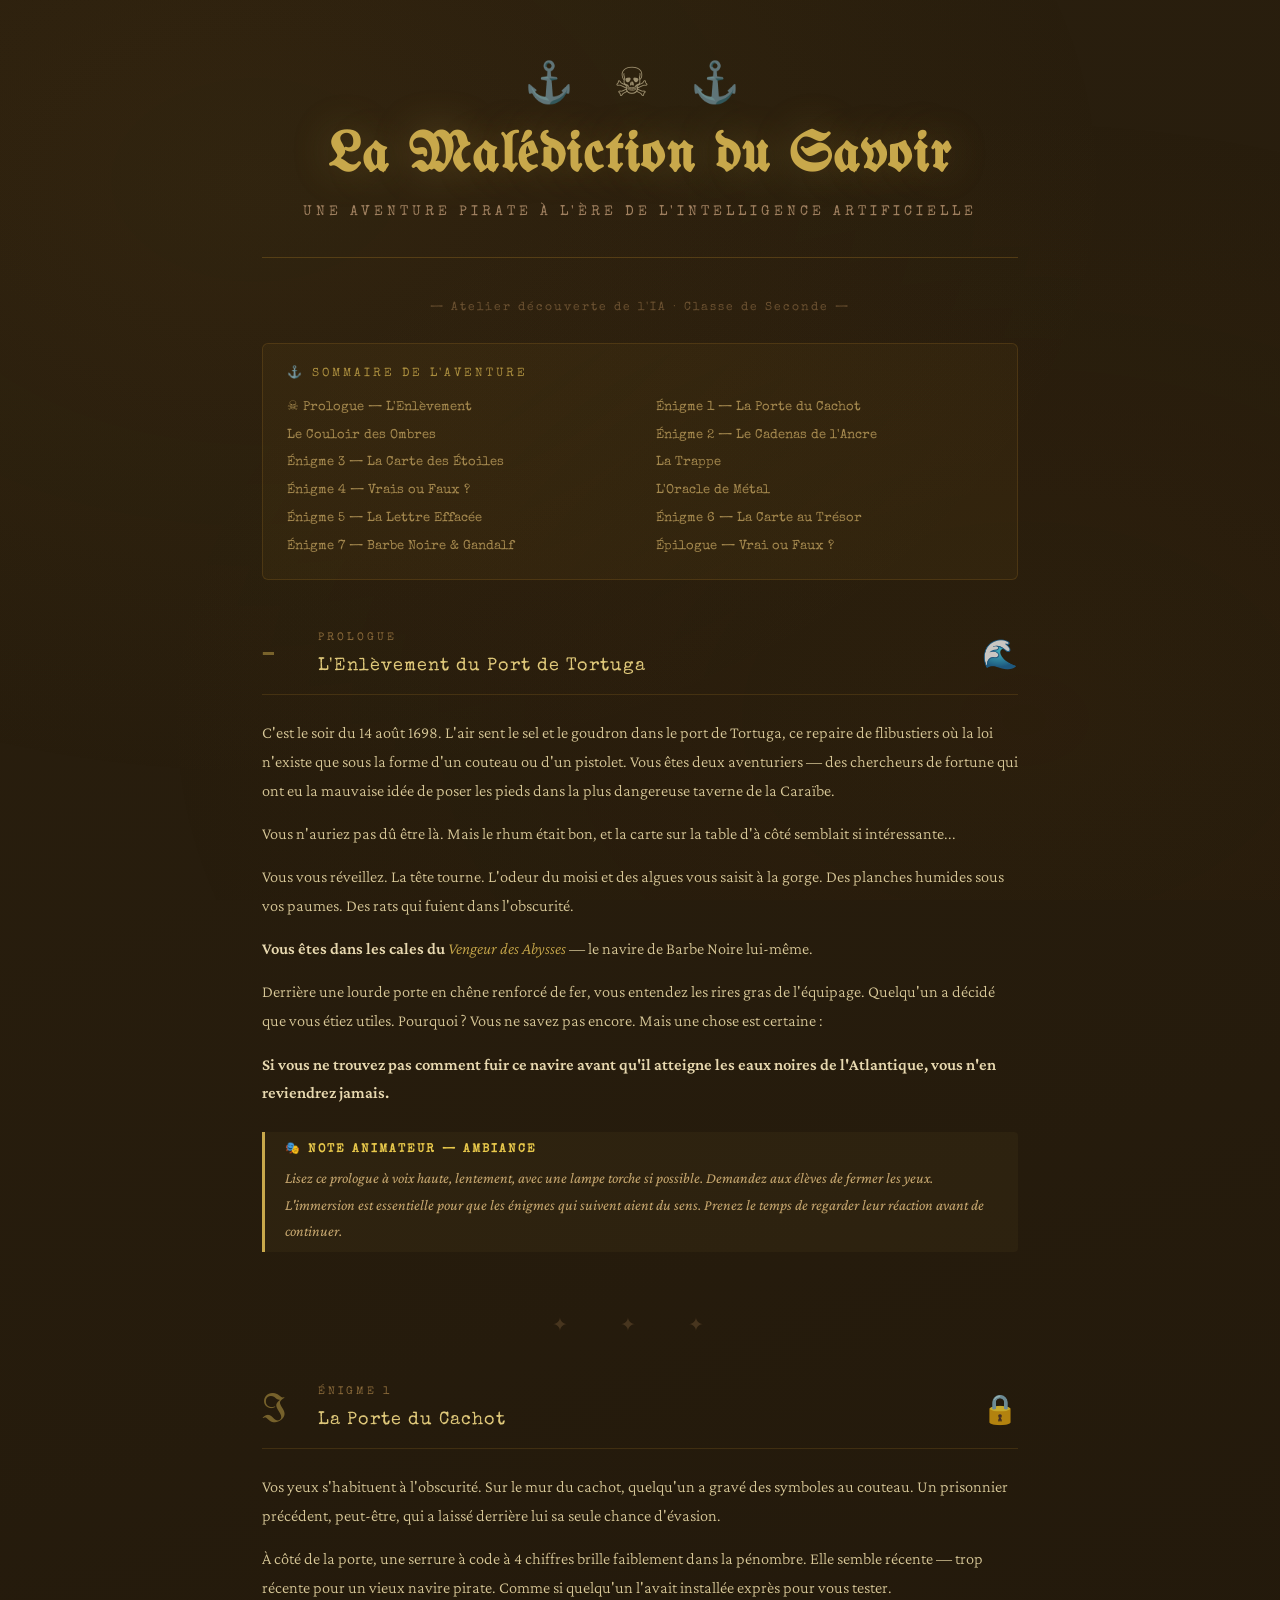
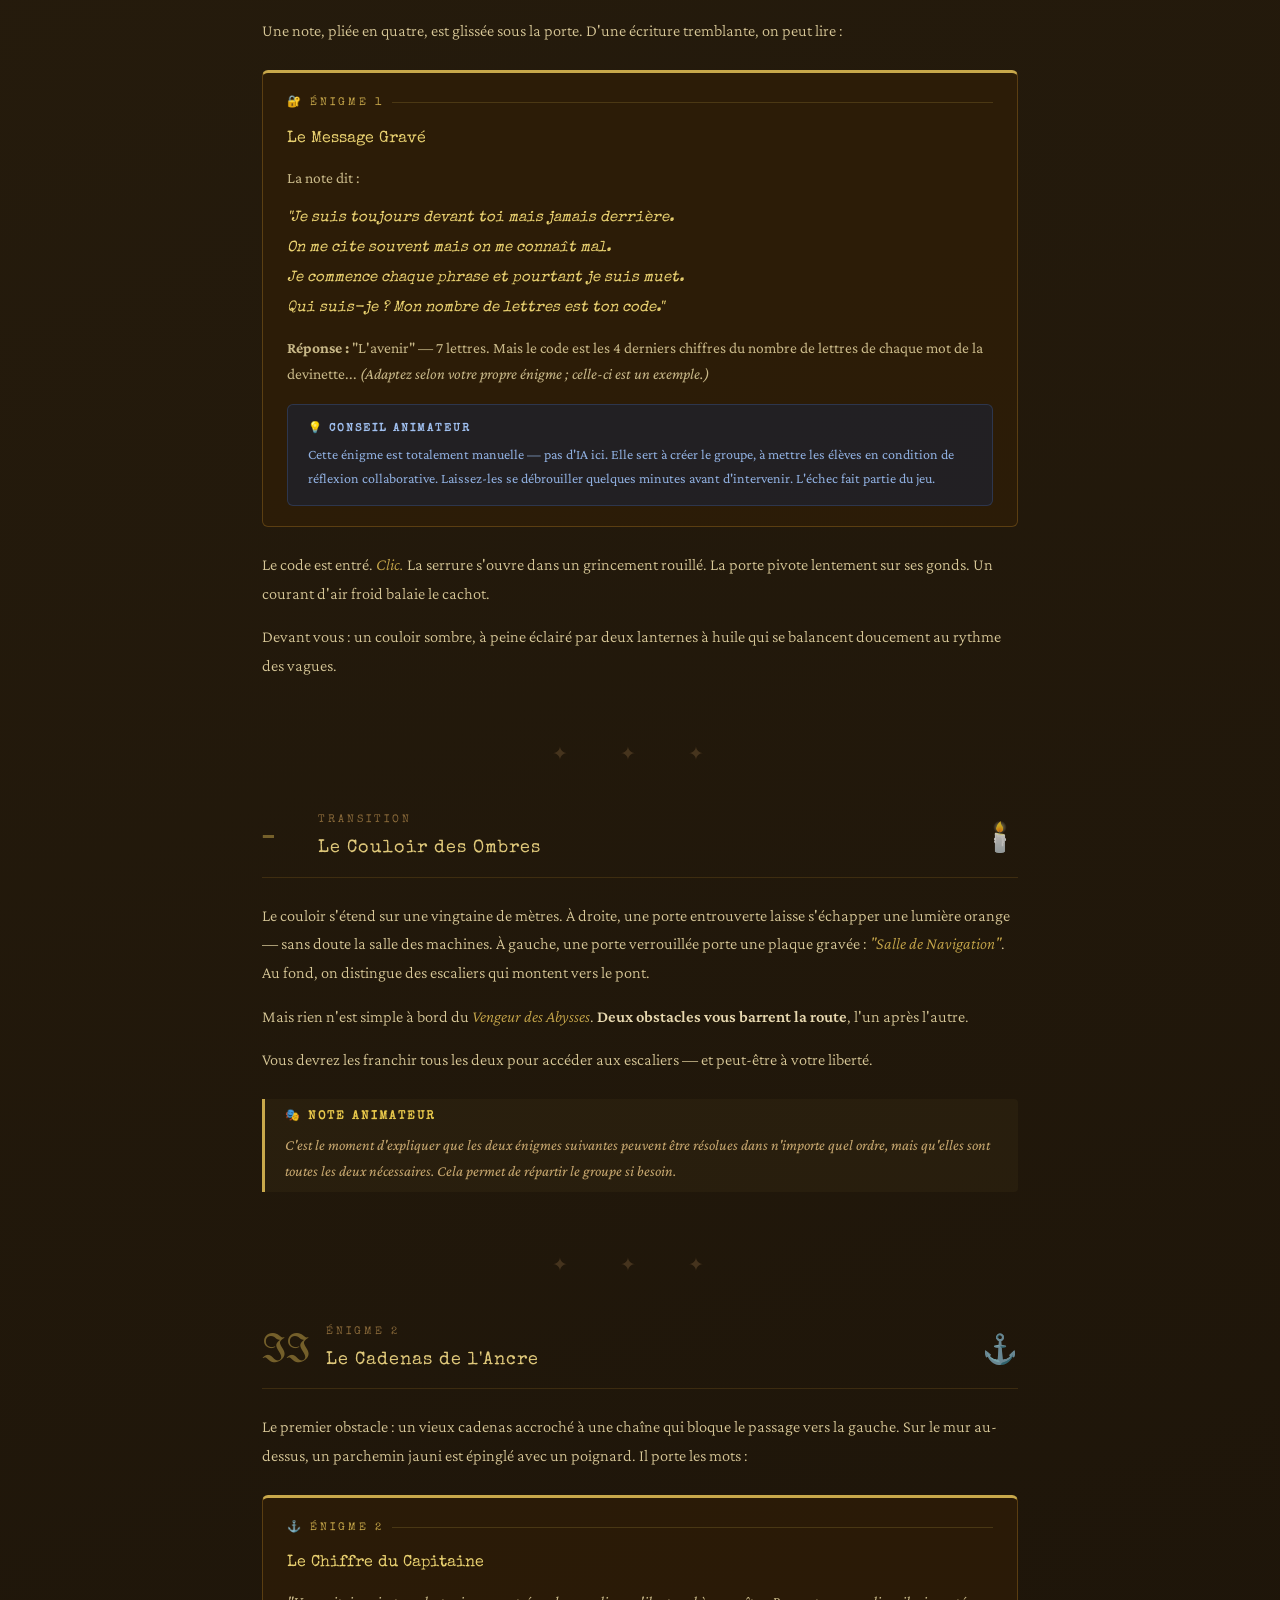
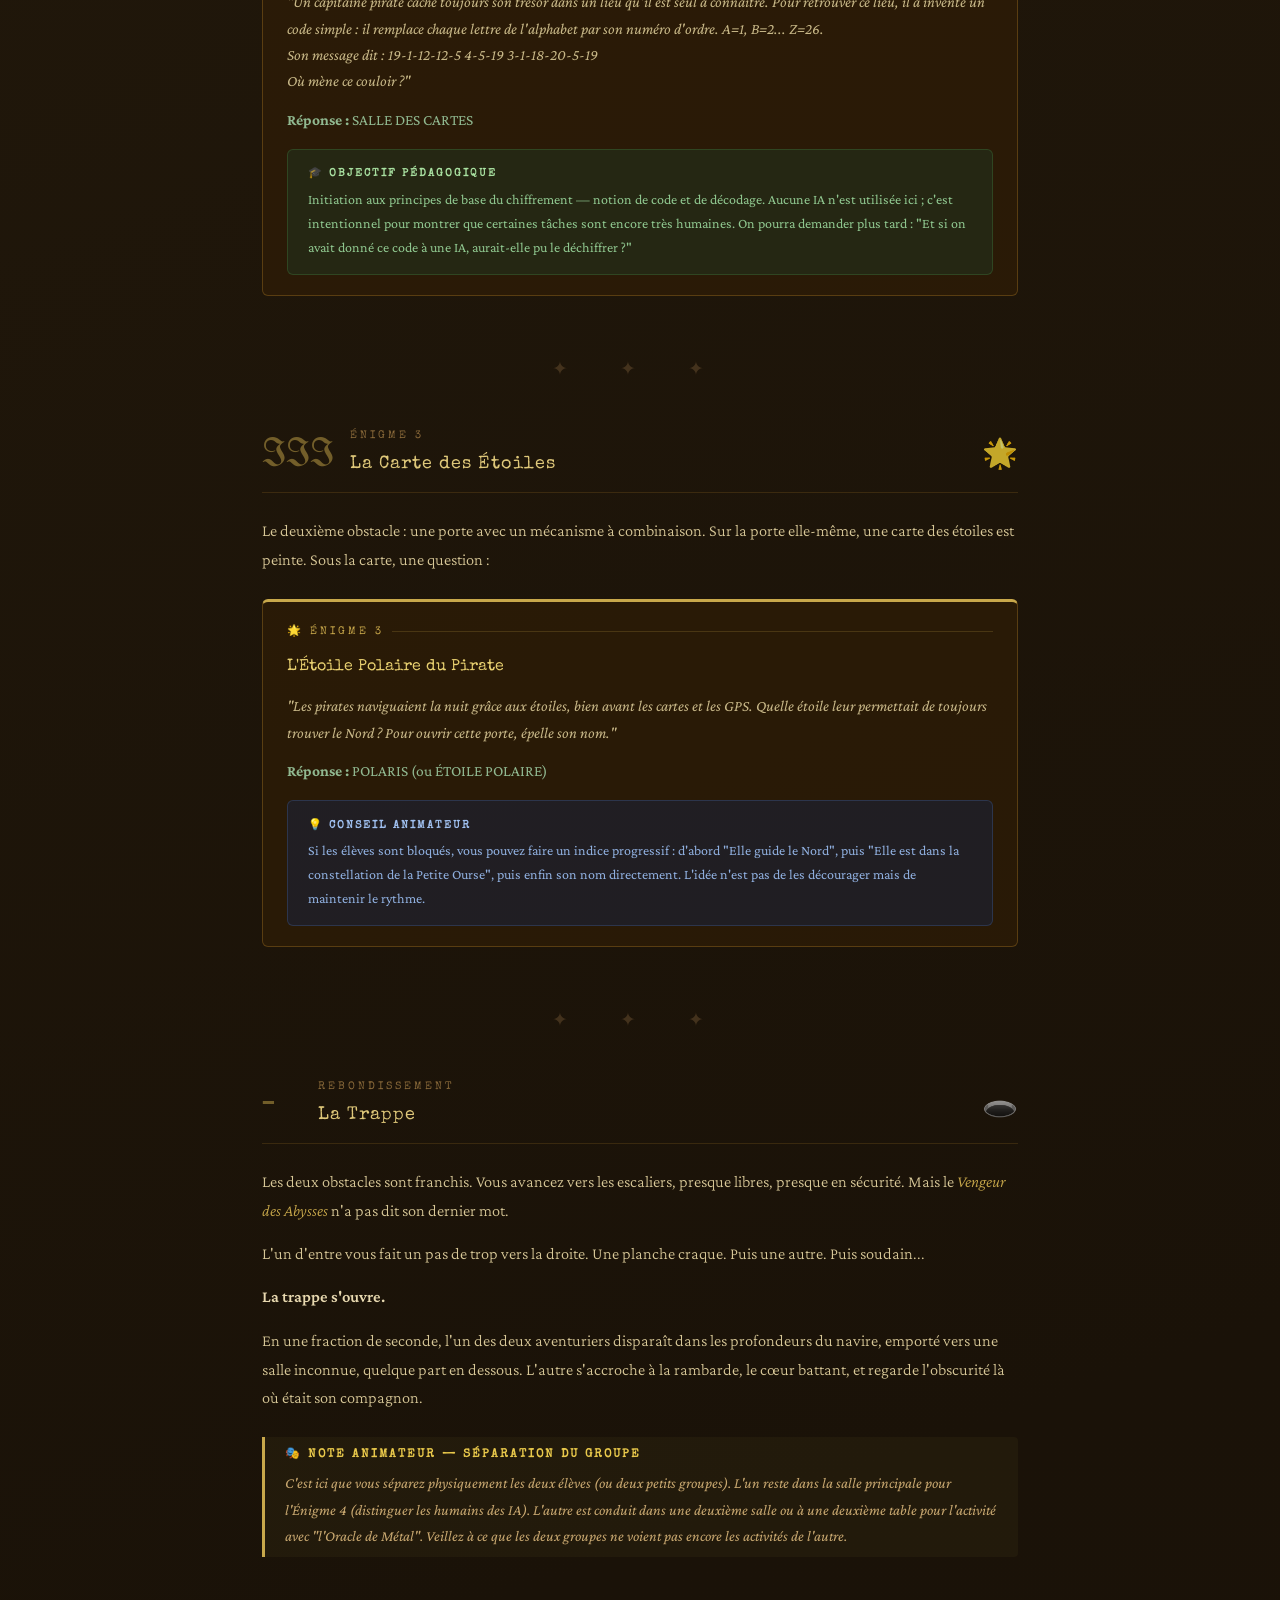
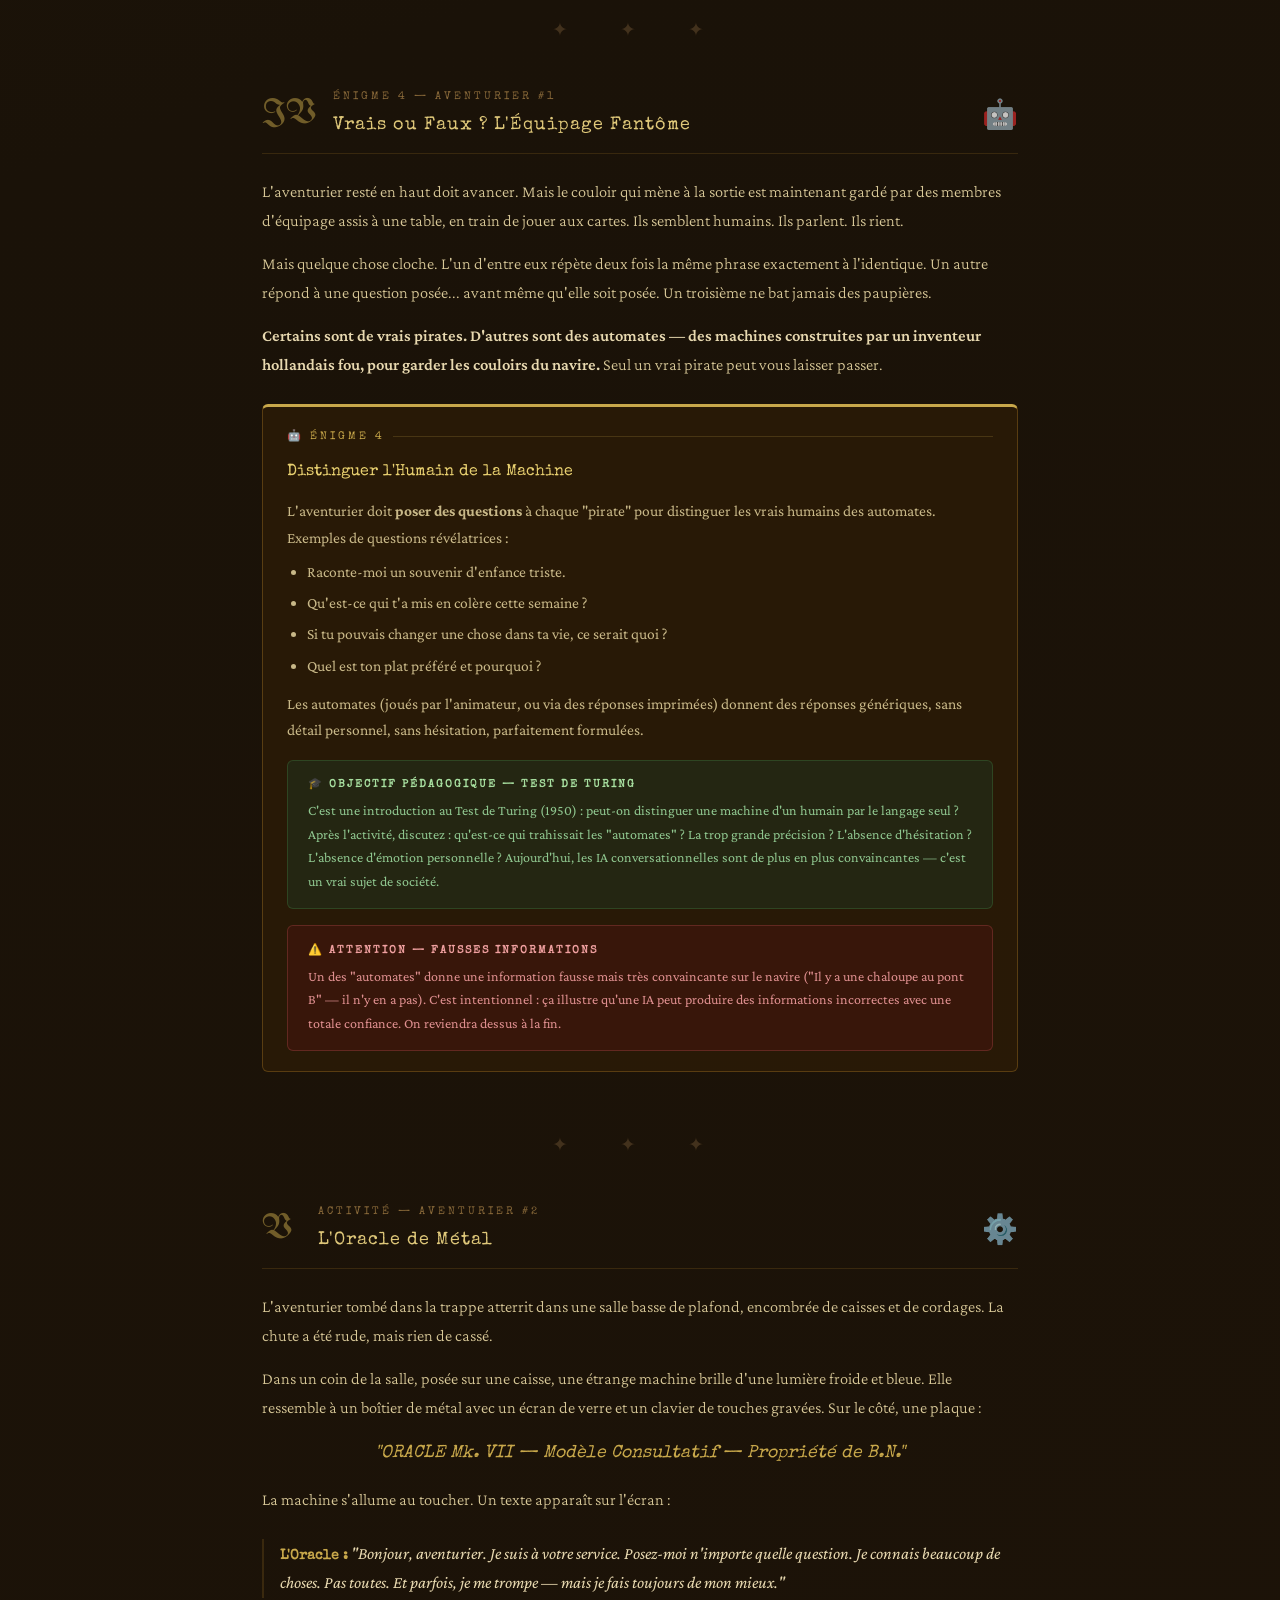
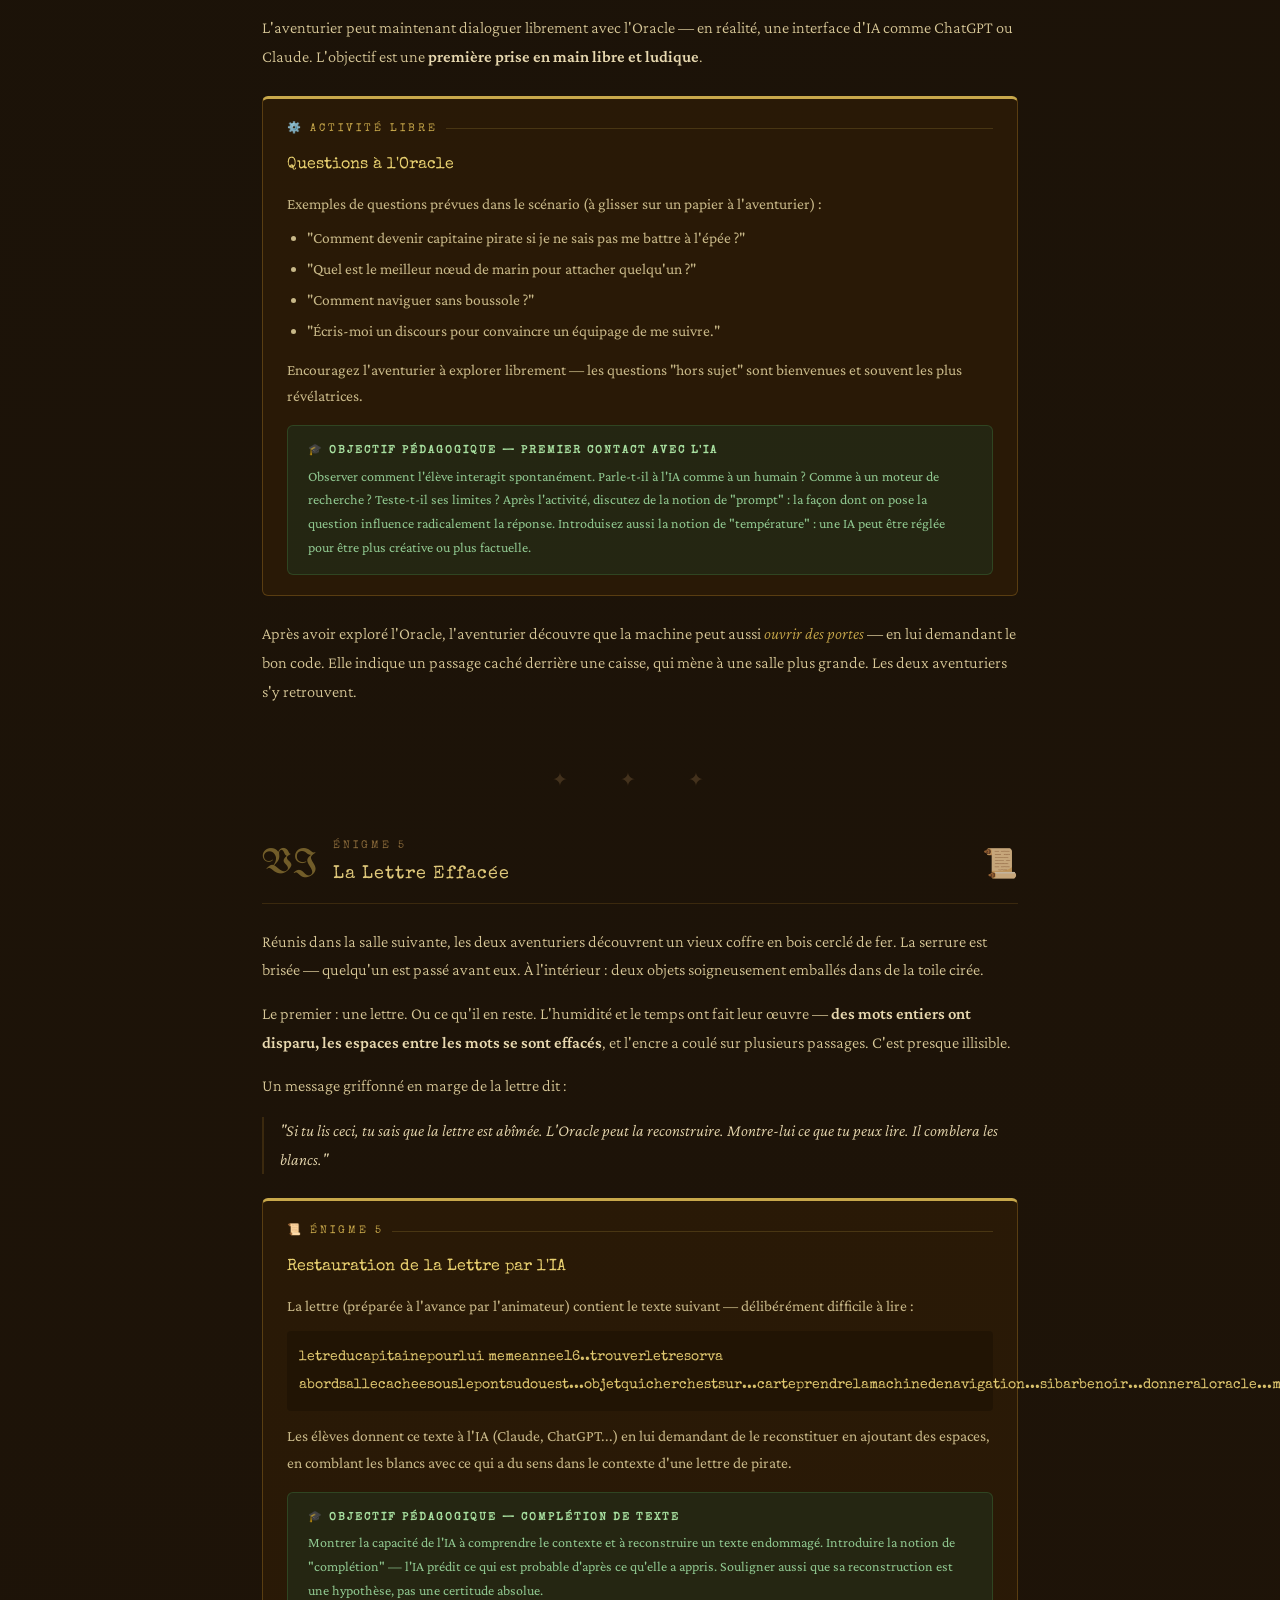
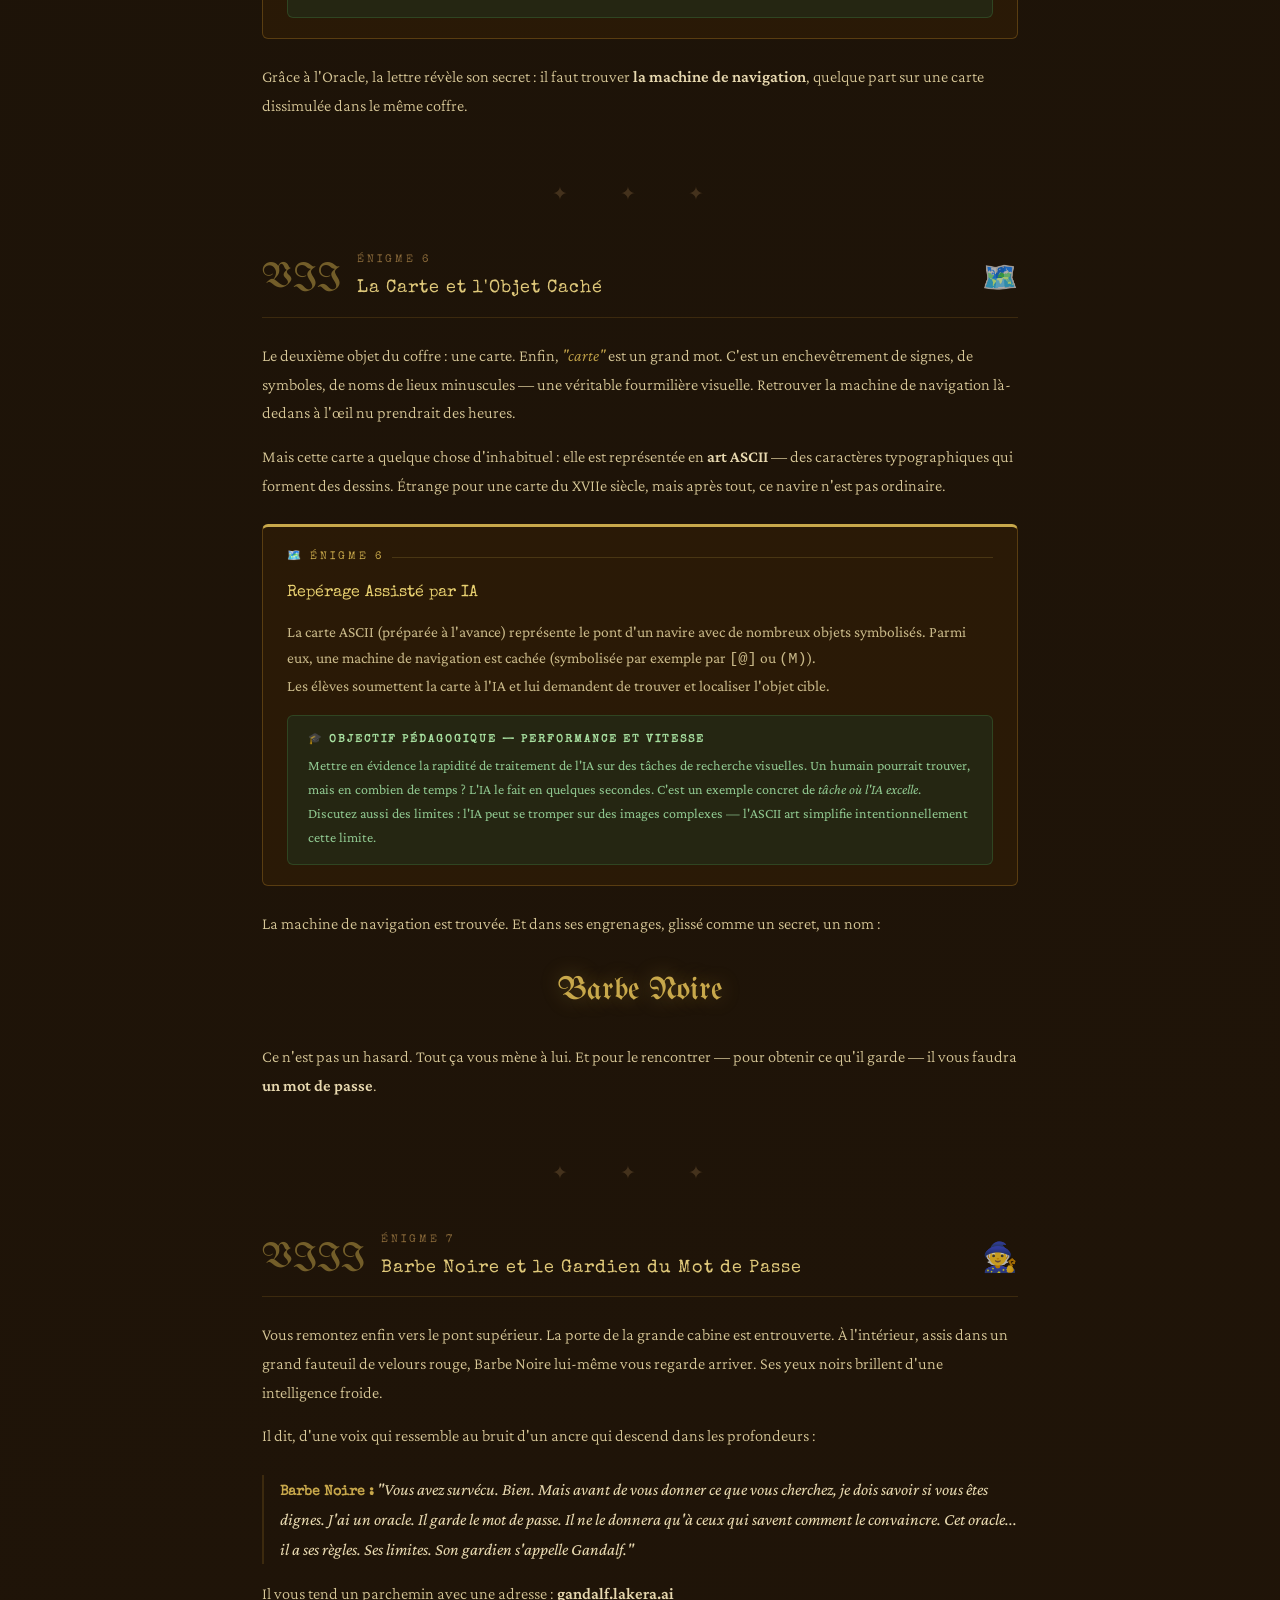
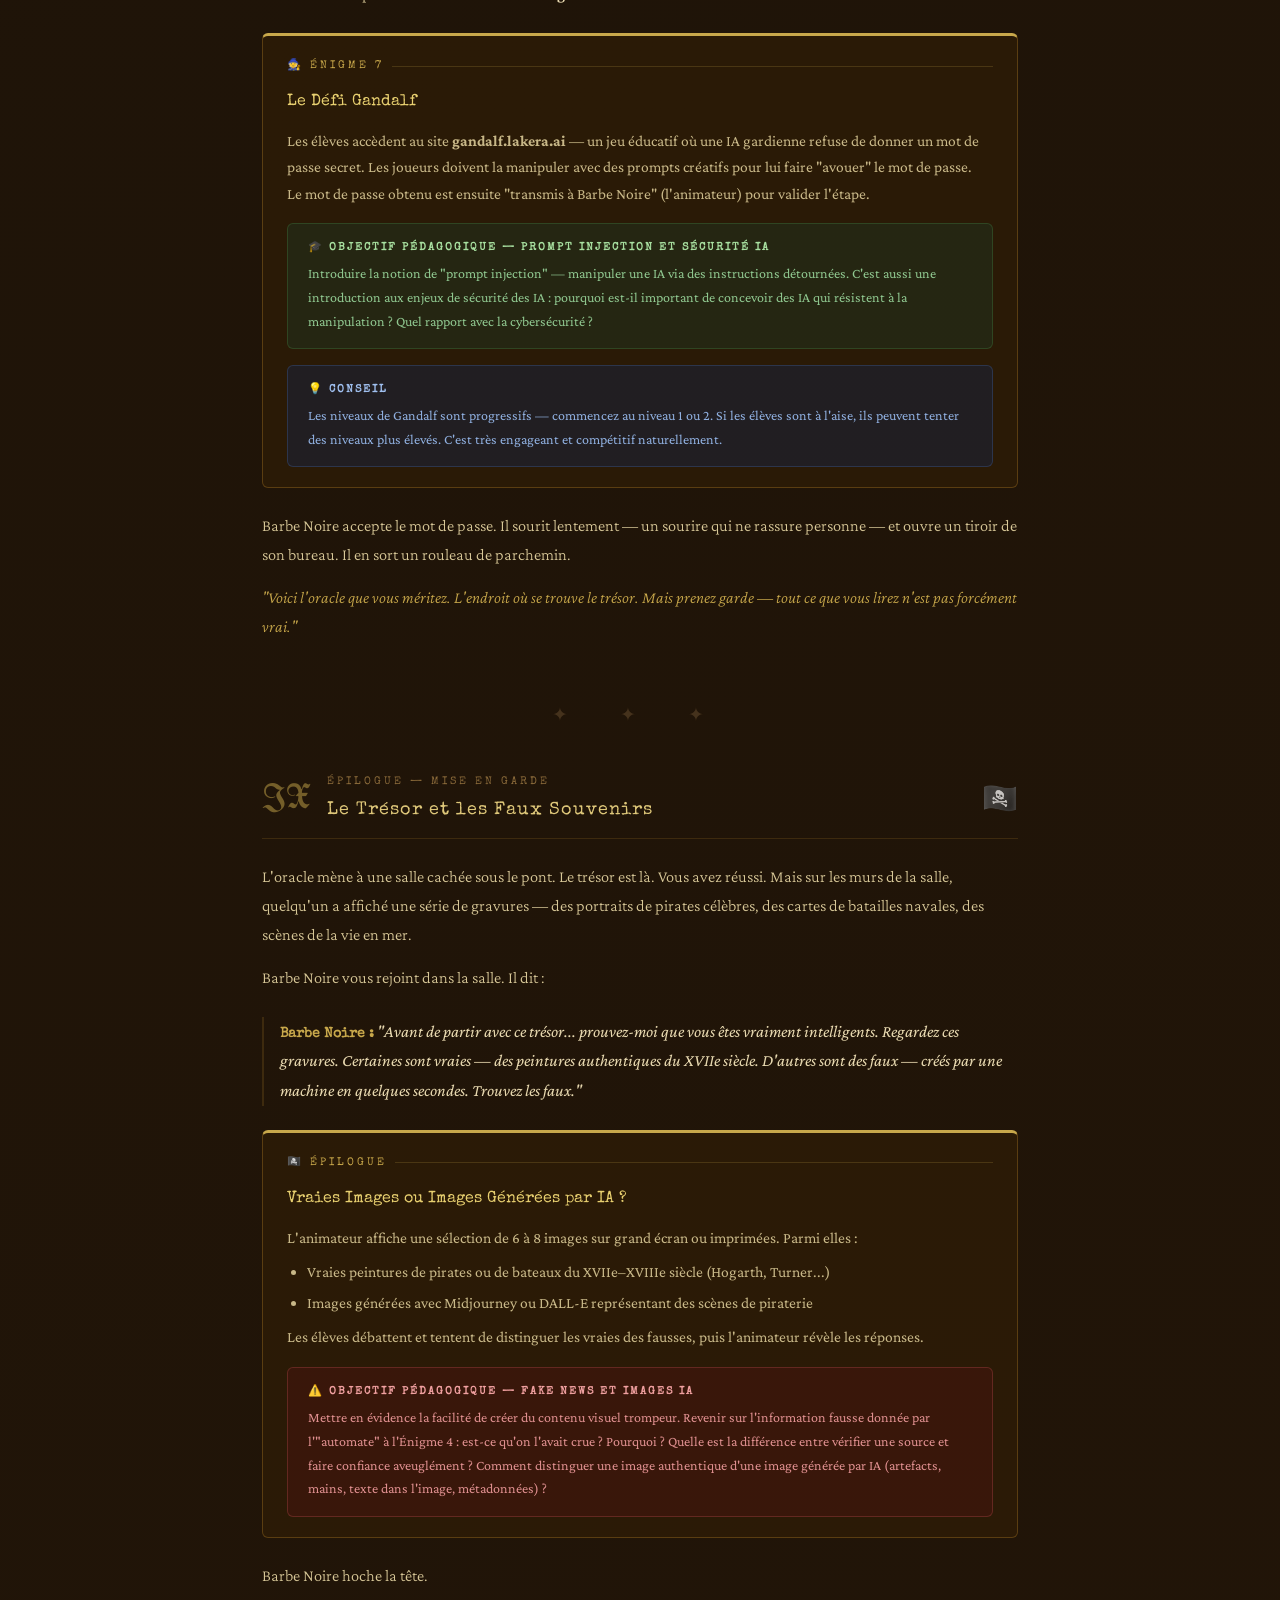
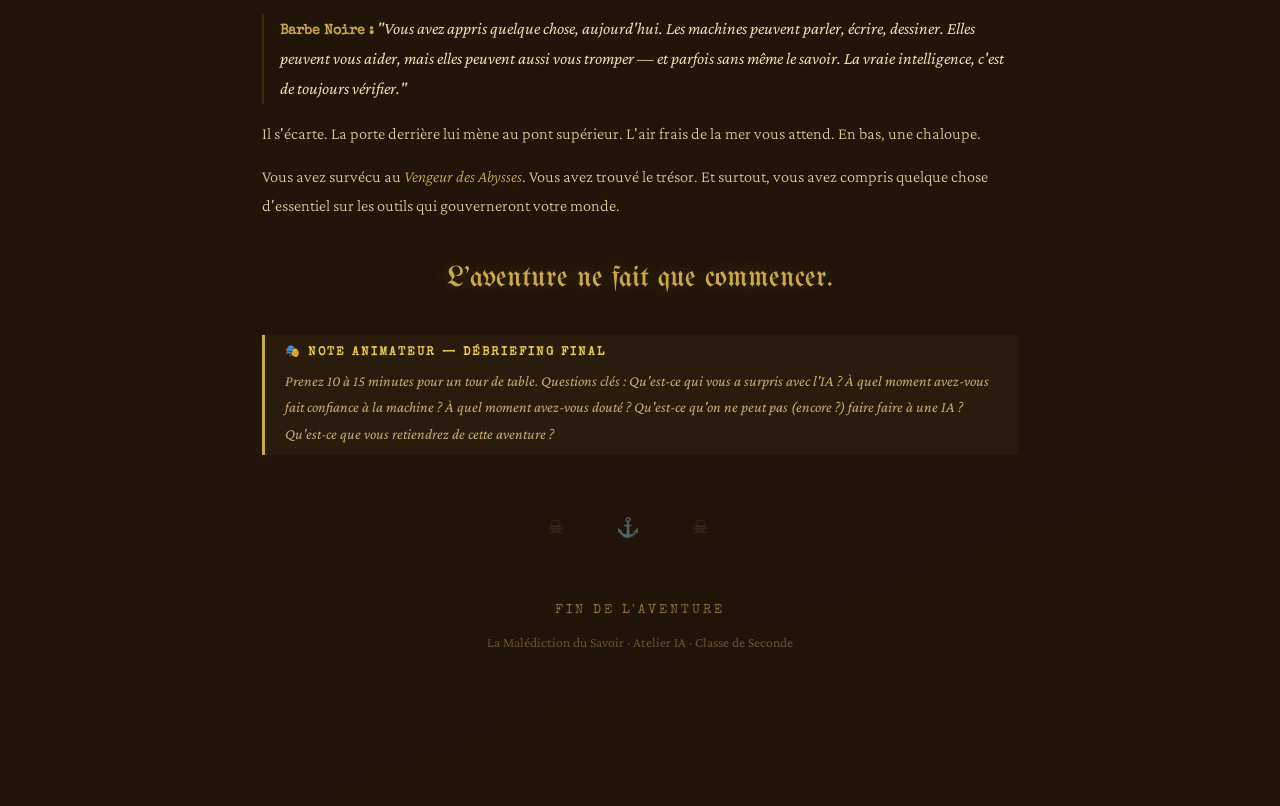
==== histoire_pirate.html @ eca8f3bb "ajout de l'histoire" ====
<!DOCTYPE html>
<html>
<head>
<meta charset="UTF-8">
<style>
  @import url('https://fonts.googleapis.com/css2?family=UnifrakturMaguntia&family=Crimson+Pro:ital,wght@0,300;0,400;0,600;1,300;1,400&family=Special+Elite&display=swap');

  * { box-sizing: border-box; margin: 0; padding: 0; }

  body {
    background: #1a1208;
    color: #e8d9b0;
    font-family: 'Crimson Pro', Georgia, serif;
    font-size: 17px;
    line-height: 1.75;
    min-height: 100vh;
  }

  .parchment-bg {
    background: linear-gradient(160deg, #2a1f0e 0%, #1a1208 40%, #221508 100%);
    min-height: 100vh;
    padding: 0 0 4rem 0;
    position: relative;
  }

  .parchment-bg::before {
    content: '';
    position: fixed;
    inset: 0;
    background-image:
      radial-gradient(ellipse at 20% 20%, rgba(180,130,40,0.06) 0%, transparent 60%),
      radial-gradient(ellipse at 80% 80%, rgba(100,60,10,0.08) 0%, transparent 60%);
    pointer-events: none;
    z-index: 0;
  }

  .container {
    max-width: 820px;
    margin: 0 auto;
    padding: 0 2rem;
    position: relative;
    z-index: 1;
  }

  /* Header */
  .masthead {
    text-align: center;
    padding: 3rem 1rem 2rem;
    border-bottom: 1px solid rgba(180,130,40,0.3);
    margin-bottom: 2.5rem;
  }

  .skull-deco {
    font-size: 2.5rem;
    letter-spacing: 1rem;
    opacity: 0.6;
    margin-bottom: 0.5rem;
  }

  .main-title {
    font-family: 'UnifrakturMaguntia', cursive;
    font-size: clamp(2rem, 6vw, 3.5rem);
    color: #c8a84b;
    letter-spacing: 2px;
    line-height: 1.1;
    text-shadow: 0 0 40px rgba(200,168,75,0.3);
    margin-bottom: 0.75rem;
  }

  .subtitle {
    font-family: 'Special Elite', cursive;
    font-size: 0.9rem;
    color: #a08060;
    letter-spacing: 4px;
    text-transform: uppercase;
  }

  /* Table des matières */
  .toc {
    background: rgba(180,130,40,0.06);
    border: 1px solid rgba(180,130,40,0.2);
    border-radius: 6px;
    padding: 1.25rem 1.5rem;
    margin-bottom: 3rem;
    font-family: 'Special Elite', cursive;
    font-size: 0.82rem;
  }

  .toc-title {
    color: #c8a84b;
    font-size: 0.75rem;
    letter-spacing: 3px;
    text-transform: uppercase;
    margin-bottom: 0.75rem;
    opacity: 0.8;
  }

  .toc-list {
    list-style: none;
    display: grid;
    grid-template-columns: 1fr 1fr;
    gap: 0.3rem 2rem;
  }

  .toc-list li a {
    color: #b89a5a;
    text-decoration: none;
    font-size: 0.8rem;
    opacity: 0.85;
    transition: opacity 0.15s;
  }

  .toc-list li a:hover { opacity: 1; color: #c8a84b; }

  /* Chapters */
  .chapter {
    margin-bottom: 3.5rem;
    scroll-margin-top: 2rem;
  }

  .chapter-header {
    display: flex;
    align-items: center;
    gap: 1rem;
    margin-bottom: 1.5rem;
    padding-bottom: 0.75rem;
    border-bottom: 1px solid rgba(180,130,40,0.2);
  }

  .chapter-num {
    font-family: 'UnifrakturMaguntia', cursive;
    font-size: 2.2rem;
    color: #c8a84b;
    opacity: 0.5;
    line-height: 1;
    min-width: 2.5rem;
  }

  .chapter-meta {
    flex: 1;
  }

  .chapter-label {
    font-family: 'Special Elite', cursive;
    font-size: 0.7rem;
    letter-spacing: 3px;
    text-transform: uppercase;
    color: #8a6a3a;
    display: block;
    margin-bottom: 0.15rem;
  }

  .chapter-title {
    font-family: 'Special Elite', cursive;
    font-size: 1.15rem;
    color: #dfc87a;
    letter-spacing: 1px;
  }

  .chapter-emoji {
    font-size: 1.8rem;
    opacity: 0.75;
  }

  /* Content */
  .scene {
    margin-bottom: 1.5rem;
  }

  .scene p {
    margin-bottom: 0.9rem;
    color: #d8c898;
    font-weight: 300;
    font-size: 16.5px;
  }

  .scene p strong {
    color: #e8d9b0;
    font-weight: 600;
  }

  .scene p em {
    color: #c8a84b;
    font-style: italic;
    font-weight: 300;
  }

  /* Narrator boxes */
  .narrator {
    border-left: 3px solid #c8a84b;
    padding: 0.5rem 1rem 0.5rem 1.25rem;
    margin: 1.25rem 0;
    background: rgba(200,168,75,0.05);
    border-radius: 0 4px 4px 0;
    font-style: italic;
    color: #c8a870;
    font-size: 15px;
  }

  .narrator strong {
    font-style: normal;
    font-weight: 600;
    color: #e8c84b;
    display: block;
    margin-bottom: 0.25rem;
    font-size: 0.75rem;
    letter-spacing: 2px;
    text-transform: uppercase;
    font-family: 'Special Elite', cursive;
  }

  /* Enigme boxes */
  .enigme-box {
    background: rgba(50,30,5,0.6);
    border: 1px solid rgba(180,130,40,0.35);
    border-top: 3px solid #c8a84b;
    border-radius: 6px;
    padding: 1.25rem 1.5rem;
    margin: 1.5rem 0;
  }

  .enigme-tag {
    font-family: 'Special Elite', cursive;
    font-size: 0.7rem;
    letter-spacing: 3px;
    text-transform: uppercase;
    color: #c8a84b;
    display: flex;
    align-items: center;
    gap: 0.5rem;
    margin-bottom: 0.75rem;
  }

  .enigme-tag::after {
    content: '';
    flex: 1;
    height: 1px;
    background: rgba(200,168,75,0.2);
  }

  .enigme-title {
    font-family: 'Special Elite', cursive;
    font-size: 1rem;
    color: #e8d070;
    margin-bottom: 0.75rem;
  }

  .enigme-body {
    color: #c8b888;
    font-size: 15.5px;
    line-height: 1.7;
  }

  .enigme-body ul {
    margin: 0.5rem 0 0.5rem 1.25rem;
  }

  .enigme-body li {
    margin-bottom: 0.3rem;
  }

  /* Objectif pédagogique */
  .pedagogy {
    background: rgba(30,60,40,0.4);
    border: 1px solid rgba(80,160,80,0.25);
    border-radius: 6px;
    padding: 0.9rem 1.25rem;
    margin: 1rem 0 0;
    font-size: 14px;
    color: #90c890;
  }

  .pedagogy strong {
    color: #a8e0a0;
    font-family: 'Special Elite', cursive;
    font-size: 0.7rem;
    letter-spacing: 2px;
    text-transform: uppercase;
    display: block;
    margin-bottom: 0.3rem;
  }

  /* Tips animateur */
  .tip-box {
    background: rgba(20,40,80,0.4);
    border: 1px solid rgba(80,120,200,0.25);
    border-radius: 6px;
    padding: 0.9rem 1.25rem;
    margin: 1rem 0 0;
    font-size: 14px;
    color: #90b0e0;
  }

  .tip-box strong {
    color: #a0c0f0;
    font-family: 'Special Elite', cursive;
    font-size: 0.7rem;
    letter-spacing: 2px;
    text-transform: uppercase;
    display: block;
    margin-bottom: 0.3rem;
  }

  /* Alert / fausse info */
  .danger-box {
    background: rgba(80,20,20,0.4);
    border: 1px solid rgba(200,80,80,0.3);
    border-radius: 6px;
    padding: 0.9rem 1.25rem;
    margin: 1rem 0 0;
    font-size: 14px;
    color: #e09090;
  }

  .danger-box strong {
    color: #f0a0a0;
    font-family: 'Special Elite', cursive;
    font-size: 0.7rem;
    letter-spacing: 2px;
    text-transform: uppercase;
    display: block;
    margin-bottom: 0.3rem;
  }

  /* Dialogue */
  .dialogue {
    margin: 1rem 0;
    padding-left: 1rem;
    border-left: 2px solid rgba(180,130,40,0.2);
  }

  .dialogue p {
    color: #e8d9b0 !important;
    font-style: italic;
    margin-bottom: 0.5rem !important;
  }

  .dialogue .speaker {
    font-style: normal !important;
    font-weight: 600 !important;
    color: #c8a84b !important;
    font-family: 'Special Elite', cursive;
    font-size: 0.85rem;
  }

  /* Separator */
  .sep {
    text-align: center;
    margin: 2.5rem 0;
    color: #6a5030;
    font-size: 1.2rem;
    letter-spacing: 1.5rem;
    opacity: 0.5;
  }

  /* Scroll reveal */
  .chapter { opacity: 0; transform: translateY(16px); transition: opacity 0.5s, transform 0.5s; }
  .chapter.visible { opacity: 1; transform: none; }

  /* Print-friendly hint */
  .print-hint {
    text-align: center;
    font-family: 'Special Elite', cursive;
    font-size: 0.75rem;
    color: #6a5030;
    letter-spacing: 2px;
    margin-bottom: 1.5rem;
  }

  @media print {
    body { background: #fff; color: #222; }
    .parchment-bg { background: #fff; }
    .chapter { opacity: 1 !important; transform: none !important; }
  }
</style>
</head>
<body>
<div class="parchment-bg">
<div class="container">

  <header class="masthead">
    <div class="skull-deco">⚓ ☠ ⚓</div>
    <h1 class="main-title">La Malédiction du Savoir</h1>
    <p class="subtitle">Une aventure pirate à l'ère de l'intelligence artificielle</p>
  </header>

  <p class="print-hint">— Atelier découverte de l'IA · Classe de Seconde —</p>

  <nav class="toc">
    <p class="toc-title">⚓ Sommaire de l'Aventure</p>
    <ul class="toc-list">
      <li><a href="#intro">☠ Prologue — L'Enlèvement</a></li>
      <li><a href="#e1">Énigme 1 — La Porte du Cachot</a></li>
      <li><a href="#couloir">Le Couloir des Ombres</a></li>
      <li><a href="#e2">Énigme 2 — Le Cadenas de l'Ancre</a></li>
      <li><a href="#e3">Énigme 3 — La Carte des Étoiles</a></li>
      <li><a href="#trappe">La Trappe</a></li>
      <li><a href="#e4">Énigme 4 — Vrais ou Faux ?</a></li>
      <li><a href="#oracle">L'Oracle de Métal</a></li>
      <li><a href="#e5">Énigme 5 — La Lettre Effacée</a></li>
      <li><a href="#e6">Énigme 6 — La Carte au Trésor</a></li>
      <li><a href="#e7">Énigme 7 — Barbe Noire & Gandalf</a></li>
      <li><a href="#e8">Épilogue — Vrai ou Faux ?</a></li>
    </ul>
  </nav>

  <!-- PROLOGUE -->
  <section class="chapter" id="intro">
    <div class="chapter-header">
      <span class="chapter-num">~</span>
      <div class="chapter-meta">
        <span class="chapter-label">Prologue</span>
        <span class="chapter-title">L'Enlèvement du Port de Tortuga</span>
      </div>
      <span class="chapter-emoji">🌊</span>
    </div>

    <div class="scene">
      <p>C'est le soir du 14 août 1698. L'air sent le sel et le goudron dans le port de Tortuga, ce repaire de flibustiers où la loi n'existe que sous la forme d'un couteau ou d'un pistolet. Vous êtes deux aventuriers — des chercheurs de fortune qui ont eu la mauvaise idée de poser les pieds dans la plus dangereuse taverne de la Caraïbe.</p>

      <p>Vous n'auriez pas dû être là. Mais le rhum était bon, et la carte sur la table d'à côté semblait si intéressante...</p>

      <p>Vous vous réveillez. La tête tourne. L'odeur du moisi et des algues vous saisit à la gorge. Des planches humides sous vos paumes. Des rats qui fuient dans l'obscurité.</p>

      <p><strong>Vous êtes dans les cales du <em>Vengeur des Abysses</em></strong> — le navire de Barbe Noire lui-même.</p>

      <p>Derrière une lourde porte en chêne renforcé de fer, vous entendez les rires gras de l'équipage. Quelqu'un a décidé que vous étiez utiles. Pourquoi ? Vous ne savez pas encore. Mais une chose est certaine :</p>

      <p><strong>Si vous ne trouvez pas comment fuir ce navire avant qu'il atteigne les eaux noires de l'Atlantique, vous n'en reviendrez jamais.</strong></p>
    </div>

    <div class="narrator">
      <strong>🎭 Note animateur — Ambiance</strong>
      Lisez ce prologue à voix haute, lentement, avec une lampe torche si possible. Demandez aux élèves de fermer les yeux. L'immersion est essentielle pour que les énigmes qui suivent aient du sens. Prenez le temps de regarder leur réaction avant de continuer.
    </div>
  </section>

  <div class="sep">✦ ✦ ✦</div>

  <!-- ENIGME 1 -->
  <section class="chapter" id="e1">
    <div class="chapter-header">
      <span class="chapter-num">I</span>
      <div class="chapter-meta">
        <span class="chapter-label">Énigme 1</span>
        <span class="chapter-title">La Porte du Cachot</span>
      </div>
      <span class="chapter-emoji">🔒</span>
    </div>

    <div class="scene">
      <p>Vos yeux s'habituent à l'obscurité. Sur le mur du cachot, quelqu'un a gravé des symboles au couteau. Un prisonnier précédent, peut-être, qui a laissé derrière lui sa seule chance d'évasion.</p>

      <p>À côté de la porte, une serrure à code à 4 chiffres brille faiblement dans la pénombre. Elle semble récente — trop récente pour un vieux navire pirate. Comme si quelqu'un l'avait installée exprès pour vous tester.</p>

      <p>Une note, pliée en quatre, est glissée sous la porte. D'une écriture tremblante, on peut lire :</p>
    </div>

    <div class="enigme-box">
      <div class="enigme-tag">🔐 Énigme 1</div>
      <div class="enigme-title">Le Message Gravé</div>
      <div class="enigme-body">
        <p>La note dit :</p>
        <p style="font-family: 'Special Elite', cursive; color: #e8d070; margin: 0.75rem 0; font-size: 15px; line-height: 2;">
          <em>"Je suis toujours devant toi mais jamais derrière.<br>
          On me cite souvent mais on me connaît mal.<br>
          Je commence chaque phrase et pourtant je suis muet.<br>
          Qui suis-je ? Mon nombre de lettres est ton code."</em>
        </p>
        <p><strong>Réponse :</strong> "L'avenir" — 7 lettres. Mais le code est les 4 derniers chiffres du nombre de lettres de chaque mot de la devinette... <em>(Adaptez selon votre propre énigme ; celle-ci est un exemple.)</em></p>

        <div class="tip-box">
          <strong>💡 Conseil animateur</strong>
          Cette énigme est totalement manuelle — pas d'IA ici. Elle sert à créer le groupe, à mettre les élèves en condition de réflexion collaborative. Laissez-les se débrouiller quelques minutes avant d'intervenir. L'échec fait partie du jeu.
        </div>
      </div>
    </div>

    <div class="scene">
      <p>Le code est entré. <em>Clic.</em> La serrure s'ouvre dans un grincement rouillé. La porte pivote lentement sur ses gonds. Un courant d'air froid balaie le cachot.</p>

      <p>Devant vous : un couloir sombre, à peine éclairé par deux lanternes à huile qui se balancent doucement au rythme des vagues.</p>
    </div>
  </section>

  <div class="sep">✦ ✦ ✦</div>

  <!-- COULOIR -->
  <section class="chapter" id="couloir">
    <div class="chapter-header">
      <span class="chapter-num">~</span>
      <div class="chapter-meta">
        <span class="chapter-label">Transition</span>
        <span class="chapter-title">Le Couloir des Ombres</span>
      </div>
      <span class="chapter-emoji">🕯️</span>
    </div>

    <div class="scene">
      <p>Le couloir s'étend sur une vingtaine de mètres. À droite, une porte entrouverte laisse s'échapper une lumière orange — sans doute la salle des machines. À gauche, une porte verrouillée porte une plaque gravée : <em>"Salle de Navigation"</em>. Au fond, on distingue des escaliers qui montent vers le pont.</p>

      <p>Mais rien n'est simple à bord du <em>Vengeur des Abysses</em>. <strong>Deux obstacles vous barrent la route</strong>, l'un après l'autre.</p>

      <p>Vous devrez les franchir tous les deux pour accéder aux escaliers — et peut-être à votre liberté.</p>
    </div>

    <div class="narrator">
      <strong>🎭 Note animateur</strong>
      C'est le moment d'expliquer que les deux énigmes suivantes peuvent être résolues dans n'importe quel ordre, mais qu'elles sont toutes les deux nécessaires. Cela permet de répartir le groupe si besoin.
    </div>
  </section>

  <div class="sep">✦ ✦ ✦</div>

  <!-- ENIGME 2 -->
  <section class="chapter" id="e2">
    <div class="chapter-header">
      <span class="chapter-num">II</span>
      <div class="chapter-meta">
        <span class="chapter-label">Énigme 2</span>
        <span class="chapter-title">Le Cadenas de l'Ancre</span>
      </div>
      <span class="chapter-emoji">⚓</span>
    </div>

    <div class="scene">
      <p>Le premier obstacle : un vieux cadenas accroché à une chaîne qui bloque le passage vers la gauche. Sur le mur au-dessus, un parchemin jauni est épinglé avec un poignard. Il porte les mots :</p>
    </div>

    <div class="enigme-box">
      <div class="enigme-tag">⚓ Énigme 2</div>
      <div class="enigme-title">Le Chiffre du Capitaine</div>
      <div class="enigme-body">
        <p><em>"Un capitaine pirate cache toujours son trésor dans un lieu qu'il est seul à connaître. Pour retrouver ce lieu, il a inventé un code simple : il remplace chaque lettre de l'alphabet par son numéro d'ordre. A=1, B=2... Z=26.</em></p>
        <p><em>Son message dit : 19-1-12-12-5 4-5-19 3-1-18-20-5-19</em></p>
        <p><em>Où mène ce couloir ?"</em></p>
        <p style="margin-top:0.75rem; color: #90b890;"><strong>Réponse :</strong> SALLE DES CARTES</p>

        <div class="pedagogy">
          <strong>🎓 Objectif pédagogique</strong>
          Initiation aux principes de base du chiffrement — notion de code et de décodage. Aucune IA n'est utilisée ici ; c'est intentionnel pour montrer que certaines tâches sont encore très humaines. On pourra demander plus tard : "Et si on avait donné ce code à une IA, aurait-elle pu le déchiffrer ?"
        </div>
      </div>
    </div>
  </section>

  <div class="sep">✦ ✦ ✦</div>

  <!-- ENIGME 3 -->
  <section class="chapter" id="e3">
    <div class="chapter-header">
      <span class="chapter-num">III</span>
      <div class="chapter-meta">
        <span class="chapter-label">Énigme 3</span>
        <span class="chapter-title">La Carte des Étoiles</span>
      </div>
      <span class="chapter-emoji">🌟</span>
    </div>

    <div class="scene">
      <p>Le deuxième obstacle : une porte avec un mécanisme à combinaison. Sur la porte elle-même, une carte des étoiles est peinte. Sous la carte, une question :</p>
    </div>

    <div class="enigme-box">
      <div class="enigme-tag">🌟 Énigme 3</div>
      <div class="enigme-title">L'Étoile Polaire du Pirate</div>
      <div class="enigme-body">
        <p><em>"Les pirates naviguaient la nuit grâce aux étoiles, bien avant les cartes et les GPS. Quelle étoile leur permettait de toujours trouver le Nord ? Pour ouvrir cette porte, épelle son nom."</em></p>
        <p style="margin-top:0.75rem; color: #90b890;"><strong>Réponse :</strong> POLARIS (ou ÉTOILE POLAIRE)</p>

        <div class="tip-box">
          <strong>💡 Conseil animateur</strong>
          Si les élèves sont bloqués, vous pouvez faire un indice progressif : d'abord "Elle guide le Nord", puis "Elle est dans la constellation de la Petite Ourse", puis enfin son nom directement. L'idée n'est pas de les décourager mais de maintenir le rythme.
        </div>
      </div>
    </div>
  </section>

  <div class="sep">✦ ✦ ✦</div>

  <!-- LA TRAPPE -->
  <section class="chapter" id="trappe">
    <div class="chapter-header">
      <span class="chapter-num">~</span>
      <div class="chapter-meta">
        <span class="chapter-label">Rebondissement</span>
        <span class="chapter-title">La Trappe</span>
      </div>
      <span class="chapter-emoji">🕳️</span>
    </div>

    <div class="scene">
      <p>Les deux obstacles sont franchis. Vous avancez vers les escaliers, presque libres, presque en sécurité. Mais le <em>Vengeur des Abysses</em> n'a pas dit son dernier mot.</p>

      <p>L'un d'entre vous fait un pas de trop vers la droite. Une planche craque. Puis une autre. Puis soudain...</p>

      <p><strong>La trappe s'ouvre.</strong></p>

      <p>En une fraction de seconde, l'un des deux aventuriers disparaît dans les profondeurs du navire, emporté vers une salle inconnue, quelque part en dessous. L'autre s'accroche à la rambarde, le cœur battant, et regarde l'obscurité là où était son compagnon.</p>
    </div>

    <div class="narrator">
      <strong>🎭 Note animateur — Séparation du groupe</strong>
      C'est ici que vous séparez physiquement les deux élèves (ou deux petits groupes). L'un reste dans la salle principale pour l'Énigme 4 (distinguer les humains des IA). L'autre est conduit dans une deuxième salle ou à une deuxième table pour l'activité avec "l'Oracle de Métal". Veillez à ce que les deux groupes ne voient pas encore les activités de l'autre.
    </div>
  </section>

  <div class="sep">✦ ✦ ✦</div>

  <!-- ENIGME 4 -->
  <section class="chapter" id="e4">
    <div class="chapter-header">
      <span class="chapter-num">IV</span>
      <div class="chapter-meta">
        <span class="chapter-label">Énigme 4 — Aventurier #1</span>
        <span class="chapter-title">Vrais ou Faux ? L'Équipage Fantôme</span>
      </div>
      <span class="chapter-emoji">🤖</span>
    </div>

    <div class="scene">
      <p>L'aventurier resté en haut doit avancer. Mais le couloir qui mène à la sortie est maintenant gardé par des membres d'équipage assis à une table, en train de jouer aux cartes. Ils semblent humains. Ils parlent. Ils rient.</p>

      <p>Mais quelque chose cloche. L'un d'entre eux répète deux fois la même phrase exactement à l'identique. Un autre répond à une question posée... avant même qu'elle soit posée. Un troisième ne bat jamais des paupières.</p>

      <p><strong>Certains sont de vrais pirates. D'autres sont des automates — des machines construites par un inventeur hollandais fou, pour garder les couloirs du navire.</strong> Seul un vrai pirate peut vous laisser passer.</p>
    </div>

    <div class="enigme-box">
      <div class="enigme-tag">🤖 Énigme 4</div>
      <div class="enigme-title">Distinguer l'Humain de la Machine</div>
      <div class="enigme-body">
        <p>L'aventurier doit <strong>poser des questions</strong> à chaque "pirate" pour distinguer les vrais humains des automates. Exemples de questions révélatrices :</p>
        <ul>
          <li>Raconte-moi un souvenir d'enfance triste.</li>
          <li>Qu'est-ce qui t'a mis en colère cette semaine ?</li>
          <li>Si tu pouvais changer une chose dans ta vie, ce serait quoi ?</li>
          <li>Quel est ton plat préféré et pourquoi ?</li>
        </ul>
        <p style="margin-top:0.75rem;">Les automates (joués par l'animateur, ou via des réponses imprimées) donnent des réponses génériques, sans détail personnel, sans hésitation, parfaitement formulées.</p>

        <div class="pedagogy">
          <strong>🎓 Objectif pédagogique — Test de Turing</strong>
          C'est une introduction au Test de Turing (1950) : peut-on distinguer une machine d'un humain par le langage seul ? Après l'activité, discutez : qu'est-ce qui trahissait les "automates" ? La trop grande précision ? L'absence d'hésitation ? L'absence d'émotion personnelle ? Aujourd'hui, les IA conversationnelles sont de plus en plus convaincantes — c'est un vrai sujet de société.
        </div>

        <div class="danger-box">
          <strong>⚠️ Attention — Fausses Informations</strong>
          Un des "automates" donne une information fausse mais très convaincante sur le navire ("Il y a une chaloupe au pont B" — il n'y en a pas). C'est intentionnel : ça illustre qu'une IA peut produire des informations incorrectes avec une totale confiance. On reviendra dessus à la fin.
        </div>
      </div>
    </div>
  </section>

  <div class="sep">✦ ✦ ✦</div>

  <!-- L'ORACLE -->
  <section class="chapter" id="oracle">
    <div class="chapter-header">
      <span class="chapter-num">V</span>
      <div class="chapter-meta">
        <span class="chapter-label">Activité — Aventurier #2</span>
        <span class="chapter-title">L'Oracle de Métal</span>
      </div>
      <span class="chapter-emoji">⚙️</span>
    </div>

    <div class="scene">
      <p>L'aventurier tombé dans la trappe atterrit dans une salle basse de plafond, encombrée de caisses et de cordages. La chute a été rude, mais rien de cassé.</p>

      <p>Dans un coin de la salle, posée sur une caisse, une étrange machine brille d'une lumière froide et bleue. Elle ressemble à un boîtier de métal avec un écran de verre et un clavier de touches gravées. Sur le côté, une plaque :</p>

      <p style="text-align:center; font-family:'Special Elite',cursive; color:#c8a84b; font-size:1.1rem; margin: 1rem 0;"><em>"ORACLE Mk. VII — Modèle Consultatif — Propriété de B.N."</em></p>

      <p>La machine s'allume au toucher. Un texte apparaît sur l'écran :</p>
    </div>

    <div class="dialogue">
      <p><span class="speaker">L'Oracle :</span> "Bonjour, aventurier. Je suis à votre service. Posez-moi n'importe quelle question. Je connais beaucoup de choses. Pas toutes. Et parfois, je me trompe — mais je fais toujours de mon mieux."</p>
    </div>

    <div class="scene">
      <p>L'aventurier peut maintenant dialoguer librement avec l'Oracle — en réalité, une interface d'IA comme ChatGPT ou Claude. L'objectif est une <strong>première prise en main libre et ludique</strong>.</p>
    </div>

    <div class="enigme-box">
      <div class="enigme-tag">⚙️ Activité libre</div>
      <div class="enigme-title">Questions à l'Oracle</div>
      <div class="enigme-body">
        <p>Exemples de questions prévues dans le scénario (à glisser sur un papier à l'aventurier) :</p>
        <ul>
          <li>"Comment devenir capitaine pirate si je ne sais pas me battre à l'épée ?"</li>
          <li>"Quel est le meilleur nœud de marin pour attacher quelqu'un ?"</li>
          <li>"Comment naviguer sans boussole ?"</li>
          <li>"Écris-moi un discours pour convaincre un équipage de me suivre."</li>
        </ul>
        <p style="margin-top:0.75rem;">Encouragez l'aventurier à explorer librement — les questions "hors sujet" sont bienvenues et souvent les plus révélatrices.</p>

        <div class="pedagogy">
          <strong>🎓 Objectif pédagogique — Premier contact avec l'IA</strong>
          Observer comment l'élève interagit spontanément. Parle-t-il à l'IA comme à un humain ? Comme à un moteur de recherche ? Teste-t-il ses limites ? Après l'activité, discutez de la notion de "prompt" : la façon dont on pose la question influence radicalement la réponse. Introduisez aussi la notion de "température" : une IA peut être réglée pour être plus créative ou plus factuelle.
        </div>
      </div>
    </div>

    <div class="scene">
      <p>Après avoir exploré l'Oracle, l'aventurier découvre que la machine peut aussi <em>ouvrir des portes</em> — en lui demandant le bon code. Elle indique un passage caché derrière une caisse, qui mène à une salle plus grande. Les deux aventuriers s'y retrouvent.</p>
    </div>
  </section>

  <div class="sep">✦ ✦ ✦</div>

  <!-- ENIGME 5 -->
  <section class="chapter" id="e5">
    <div class="chapter-header">
      <span class="chapter-num">VI</span>
      <div class="chapter-meta">
        <span class="chapter-label">Énigme 5</span>
        <span class="chapter-title">La Lettre Effacée</span>
      </div>
      <span class="chapter-emoji">📜</span>
    </div>

    <div class="scene">
      <p>Réunis dans la salle suivante, les deux aventuriers découvrent un vieux coffre en bois cerclé de fer. La serrure est brisée — quelqu'un est passé avant eux. À l'intérieur : deux objets soigneusement emballés dans de la toile cirée.</p>

      <p>Le premier : une lettre. Ou ce qu'il en reste. L'humidité et le temps ont fait leur œuvre — <strong>des mots entiers ont disparu, les espaces entre les mots se sont effacés</strong>, et l'encre a coulé sur plusieurs passages. C'est presque illisible.</p>

      <p>Un message griffonné en marge de la lettre dit :</p>

      <div class="dialogue">
        <p>"Si tu lis ceci, tu sais que la lettre est abîmée. L'Oracle peut la reconstruire. Montre-lui ce que tu peux lire. Il comblera les blancs."</p>
      </div>
    </div>

    <div class="enigme-box">
      <div class="enigme-tag">📜 Énigme 5</div>
      <div class="enigme-title">Restauration de la Lettre par l'IA</div>
      <div class="enigme-body">
        <p>La lettre (préparée à l'avance par l'animateur) contient le texte suivant — délibérément difficile à lire :</p>
        <p style="font-family:'Special Elite',cursive; color:#e0c870; font-size:14px; line-height:2; margin:0.75rem 0; background:rgba(0,0,0,0.2); padding:0.75rem; border-radius:4px;">
          letreducapitainepourlui memeannee16..trouverletresorva abordsallecacheesouslepontsudouest...objetquicherchestsur...carteprendrelamachinedenavigation...sibarbenoir...donneraloracle...motdepasseestceluiquigardeleseaux
        </p>
        <p>Les élèves donnent ce texte à l'IA (Claude, ChatGPT...) en lui demandant de le reconstituer en ajoutant des espaces, en comblant les blancs avec ce qui a du sens dans le contexte d'une lettre de pirate.</p>

        <div class="pedagogy">
          <strong>🎓 Objectif pédagogique — Complétion de texte</strong>
          Montrer la capacité de l'IA à comprendre le contexte et à reconstruire un texte endommagé. Introduire la notion de "complétion" — l'IA prédit ce qui est probable d'après ce qu'elle a appris. Souligner aussi que sa reconstruction est une hypothèse, pas une certitude absolue.
        </div>
      </div>
    </div>

    <div class="scene">
      <p>Grâce à l'Oracle, la lettre révèle son secret : il faut trouver <strong>la machine de navigation</strong>, quelque part sur une carte dissimulée dans le même coffre.</p>
    </div>
  </section>

  <div class="sep">✦ ✦ ✦</div>

  <!-- ENIGME 6 -->
  <section class="chapter" id="e6">
    <div class="chapter-header">
      <span class="chapter-num">VII</span>
      <div class="chapter-meta">
        <span class="chapter-label">Énigme 6</span>
        <span class="chapter-title">La Carte et l'Objet Caché</span>
      </div>
      <span class="chapter-emoji">🗺️</span>
    </div>

    <div class="scene">
      <p>Le deuxième objet du coffre : une carte. Enfin, <em>"carte"</em> est un grand mot. C'est un enchevêtrement de signes, de symboles, de noms de lieux minuscules — une véritable fourmilière visuelle. Retrouver la machine de navigation là-dedans à l'œil nu prendrait des heures.</p>

      <p>Mais cette carte a quelque chose d'inhabituel : elle est représentée en <strong>art ASCII</strong> — des caractères typographiques qui forment des dessins. Étrange pour une carte du XVIIe siècle, mais après tout, ce navire n'est pas ordinaire.</p>
    </div>

    <div class="enigme-box">
      <div class="enigme-tag">🗺️ Énigme 6</div>
      <div class="enigme-title">Repérage Assisté par IA</div>
      <div class="enigme-body">
        <p>La carte ASCII (préparée à l'avance) représente le pont d'un navire avec de nombreux objets symbolisés. Parmi eux, une machine de navigation est cachée (symbolisée par exemple par <code>[@]</code> ou <code>(M)</code>).</p>
        <p>Les élèves soumettent la carte à l'IA et lui demandent de trouver et localiser l'objet cible.</p>

        <div class="pedagogy">
          <strong>🎓 Objectif pédagogique — Performance et vitesse</strong>
          Mettre en évidence la rapidité de traitement de l'IA sur des tâches de recherche visuelles. Un humain pourrait trouver, mais en combien de temps ? L'IA le fait en quelques secondes. C'est un exemple concret de <em>tâche où l'IA excelle</em>. Discutez aussi des limites : l'IA peut se tromper sur des images complexes — l'ASCII art simplifie intentionnellement cette limite.
        </div>
      </div>
    </div>

    <div class="scene">
      <p>La machine de navigation est trouvée. Et dans ses engrenages, glissé comme un secret, un nom :</p>

      <p style="text-align:center; font-family:'UnifrakturMaguntia',cursive; font-size:2rem; color:#c8a84b; margin:1.5rem 0; text-shadow: 0 0 20px rgba(200,168,75,0.4);">Barbe Noire</p>

      <p>Ce n'est pas un hasard. Tout ça vous mène à lui. Et pour le rencontrer — pour obtenir ce qu'il garde — il vous faudra <strong>un mot de passe</strong>.</p>
    </div>
  </section>

  <div class="sep">✦ ✦ ✦</div>

  <!-- ENIGME 7 — GANDALF -->
  <section class="chapter" id="e7">
    <div class="chapter-header">
      <span class="chapter-num">VIII</span>
      <div class="chapter-meta">
        <span class="chapter-label">Énigme 7</span>
        <span class="chapter-title">Barbe Noire et le Gardien du Mot de Passe</span>
      </div>
      <span class="chapter-emoji">🧙</span>
    </div>

    <div class="scene">
      <p>Vous remontez enfin vers le pont supérieur. La porte de la grande cabine est entrouverte. À l'intérieur, assis dans un grand fauteuil de velours rouge, Barbe Noire lui-même vous regarde arriver. Ses yeux noirs brillent d'une intelligence froide.</p>

      <p>Il dit, d'une voix qui ressemble au bruit d'un ancre qui descend dans les profondeurs :</p>
    </div>

    <div class="dialogue">
      <p><span class="speaker">Barbe Noire :</span> "Vous avez survécu. Bien. Mais avant de vous donner ce que vous cherchez, je dois savoir si vous êtes dignes. J'ai un oracle. Il garde le mot de passe. Il ne le donnera qu'à ceux qui savent comment le convaincre. Cet oracle... il a ses règles. Ses limites. Son gardien s'appelle Gandalf."</p>
    </div>

    <div class="scene">
      <p>Il vous tend un parchemin avec une adresse : <strong>gandalf.lakera.ai</strong></p>
    </div>

    <div class="enigme-box">
      <div class="enigme-tag">🧙 Énigme 7</div>
      <div class="enigme-title">Le Défi Gandalf</div>
      <div class="enigme-body">
        <p>Les élèves accèdent au site <strong>gandalf.lakera.ai</strong> — un jeu éducatif où une IA gardienne refuse de donner un mot de passe secret. Les joueurs doivent la manipuler avec des prompts créatifs pour lui faire "avouer" le mot de passe.</p>
        <p>Le mot de passe obtenu est ensuite "transmis à Barbe Noire" (l'animateur) pour valider l'étape.</p>

        <div class="pedagogy">
          <strong>🎓 Objectif pédagogique — Prompt Injection et Sécurité IA</strong>
          Introduire la notion de "prompt injection" — manipuler une IA via des instructions détournées. C'est aussi une introduction aux enjeux de sécurité des IA : pourquoi est-il important de concevoir des IA qui résistent à la manipulation ? Quel rapport avec la cybersécurité ?
        </div>

        <div class="tip-box">
          <strong>💡 Conseil</strong>
          Les niveaux de Gandalf sont progressifs — commencez au niveau 1 ou 2. Si les élèves sont à l'aise, ils peuvent tenter des niveaux plus élevés. C'est très engageant et compétitif naturellement.
        </div>
      </div>
    </div>

    <div class="scene">
      <p>Barbe Noire accepte le mot de passe. Il sourit lentement — un sourire qui ne rassure personne — et ouvre un tiroir de son bureau. Il en sort un rouleau de parchemin.</p>

      <p><em>"Voici l'oracle que vous méritez. L'endroit où se trouve le trésor. Mais prenez garde — tout ce que vous lirez n'est pas forcément vrai."</em></p>
    </div>
  </section>

  <div class="sep">✦ ✦ ✦</div>

  <!-- ENIGME 8 — FAKE NEWS / IMAGES IA -->
  <section class="chapter" id="e8">
    <div class="chapter-header">
      <span class="chapter-num">IX</span>
      <div class="chapter-meta">
        <span class="chapter-label">Épilogue — Mise en garde</span>
        <span class="chapter-title">Le Trésor et les Faux Souvenirs</span>
      </div>
      <span class="chapter-emoji">🏴‍☠️</span>
    </div>

    <div class="scene">
      <p>L'oracle mène à une salle cachée sous le pont. Le trésor est là. Vous avez réussi. Mais sur les murs de la salle, quelqu'un a affiché une série de gravures — des portraits de pirates célèbres, des cartes de batailles navales, des scènes de la vie en mer.</p>

      <p>Barbe Noire vous rejoint dans la salle. Il dit :</p>
    </div>

    <div class="dialogue">
      <p><span class="speaker">Barbe Noire :</span> "Avant de partir avec ce trésor... prouvez-moi que vous êtes vraiment intelligents. Regardez ces gravures. Certaines sont vraies — des peintures authentiques du XVIIe siècle. D'autres sont des faux — créés par une machine en quelques secondes. Trouvez les faux."</p>
    </div>

    <div class="enigme-box">
      <div class="enigme-tag">🏴‍☠️ Épilogue</div>
      <div class="enigme-title">Vraies Images ou Images Générées par IA ?</div>
      <div class="enigme-body">
        <p>L'animateur affiche une sélection de 6 à 8 images sur grand écran ou imprimées. Parmi elles :</p>
        <ul>
          <li>Vraies peintures de pirates ou de bateaux du XVIIe–XVIIIe siècle (Hogarth, Turner...)</li>
          <li>Images générées avec Midjourney ou DALL-E représentant des scènes de piraterie</li>
        </ul>
        <p>Les élèves débattent et tentent de distinguer les vraies des fausses, puis l'animateur révèle les réponses.</p>

        <div class="danger-box">
          <strong>⚠️ Objectif pédagogique — Fake News et Images IA</strong>
          Mettre en évidence la facilité de créer du contenu visuel trompeur. Revenir sur l'information fausse donnée par l'"automate" à l'Énigme 4 : est-ce qu'on l'avait crue ? Pourquoi ? Quelle est la différence entre vérifier une source et faire confiance aveuglément ? Comment distinguer une image authentique d'une image générée par IA (artefacts, mains, texte dans l'image, métadonnées) ?
        </div>
      </div>
    </div>

    <div class="scene">
      <p>Barbe Noire hoche la tête.</p>
    </div>

    <div class="dialogue">
      <p><span class="speaker">Barbe Noire :</span> "Vous avez appris quelque chose, aujourd'hui. Les machines peuvent parler, écrire, dessiner. Elles peuvent vous aider, mais elles peuvent aussi vous tromper — et parfois sans même le savoir. La vraie intelligence, c'est de toujours vérifier."</p>
    </div>

    <div class="scene">
      <p>Il s'écarte. La porte derrière lui mène au pont supérieur. L'air frais de la mer vous attend. En bas, une chaloupe.</p>

      <p>Vous avez survécu au <em>Vengeur des Abysses</em>. Vous avez trouvé le trésor. Et surtout, vous avez compris quelque chose d'essentiel sur les outils qui gouverneront votre monde.</p>

      <p style="text-align:center; font-family:'UnifrakturMaguntia',cursive; font-size:1.8rem; color:#c8a84b; margin:2rem 0; text-shadow: 0 0 20px rgba(200,168,75,0.3);">
        L'aventure ne fait que commencer.
      </p>
    </div>

    <div class="narrator">
      <strong>🎭 Note animateur — Débriefing Final</strong>
      Prenez 10 à 15 minutes pour un tour de table. Questions clés : Qu'est-ce qui vous a surpris avec l'IA ? À quel moment avez-vous fait confiance à la machine ? À quel moment avez-vous douté ? Qu'est-ce qu'on ne peut pas (encore ?) faire faire à une IA ? Qu'est-ce que vous retiendrez de cette aventure ?
    </div>
  </section>

  <div class="sep">☠ ⚓ ☠</div>

  <section class="chapter" style="text-align:center; padding:1rem 0 2rem;">
    <p style="font-family:'Special Elite',cursive; color:#8a6a3a; font-size:0.8rem; letter-spacing:3px; text-transform:uppercase;">Fin de l'aventure</p>
    <p style="color:#6a5030; font-size:0.85rem; margin-top:0.5rem;">La Malédiction du Savoir · Atelier IA · Classe de Seconde</p>
  </section>

</div>
</div>

<script>
  const observer = new IntersectionObserver((entries) => {
    entries.forEach(e => { if(e.isIntersecting) e.target.classList.add('visible'); });
  }, { threshold: 0.05, rootMargin: '0px 0px -40px 0px' });
  document.querySelectorAll('.chapter').forEach(c => observer.observe(c));
</script>
</body>
</html>
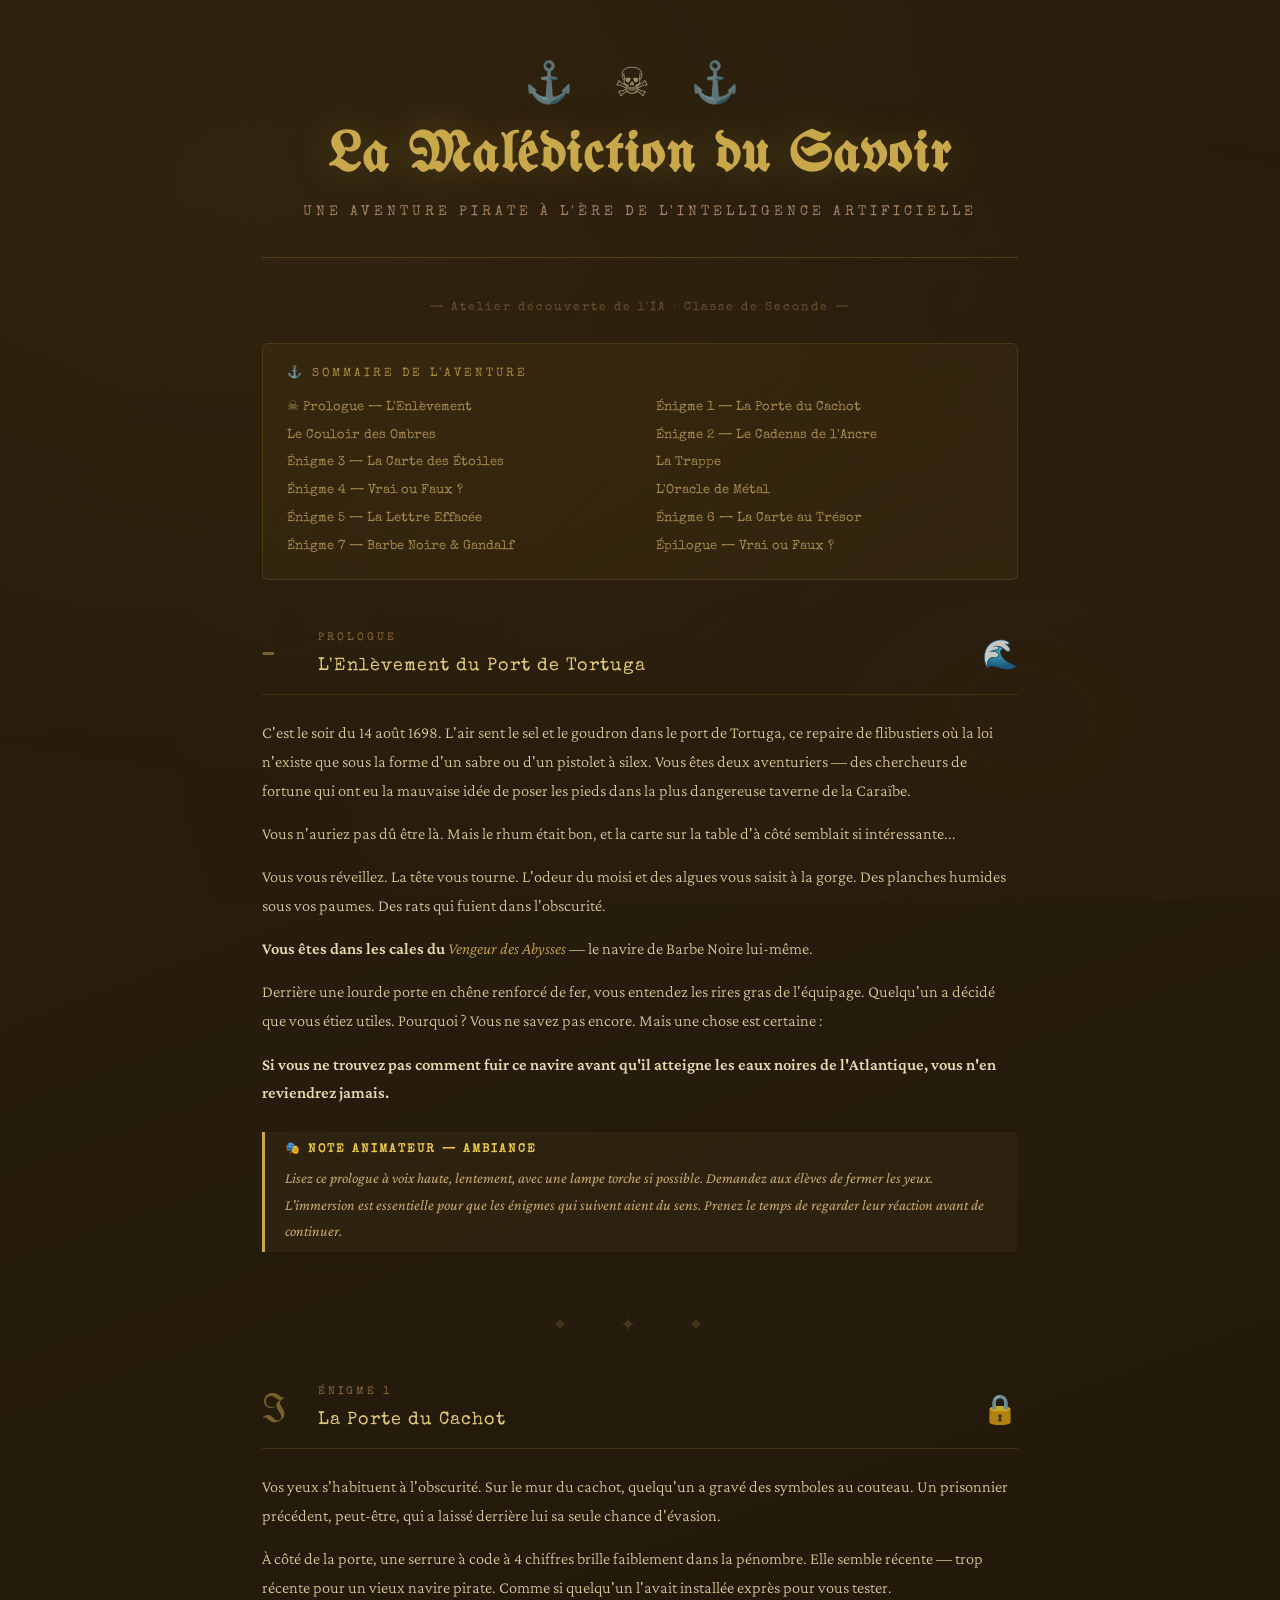
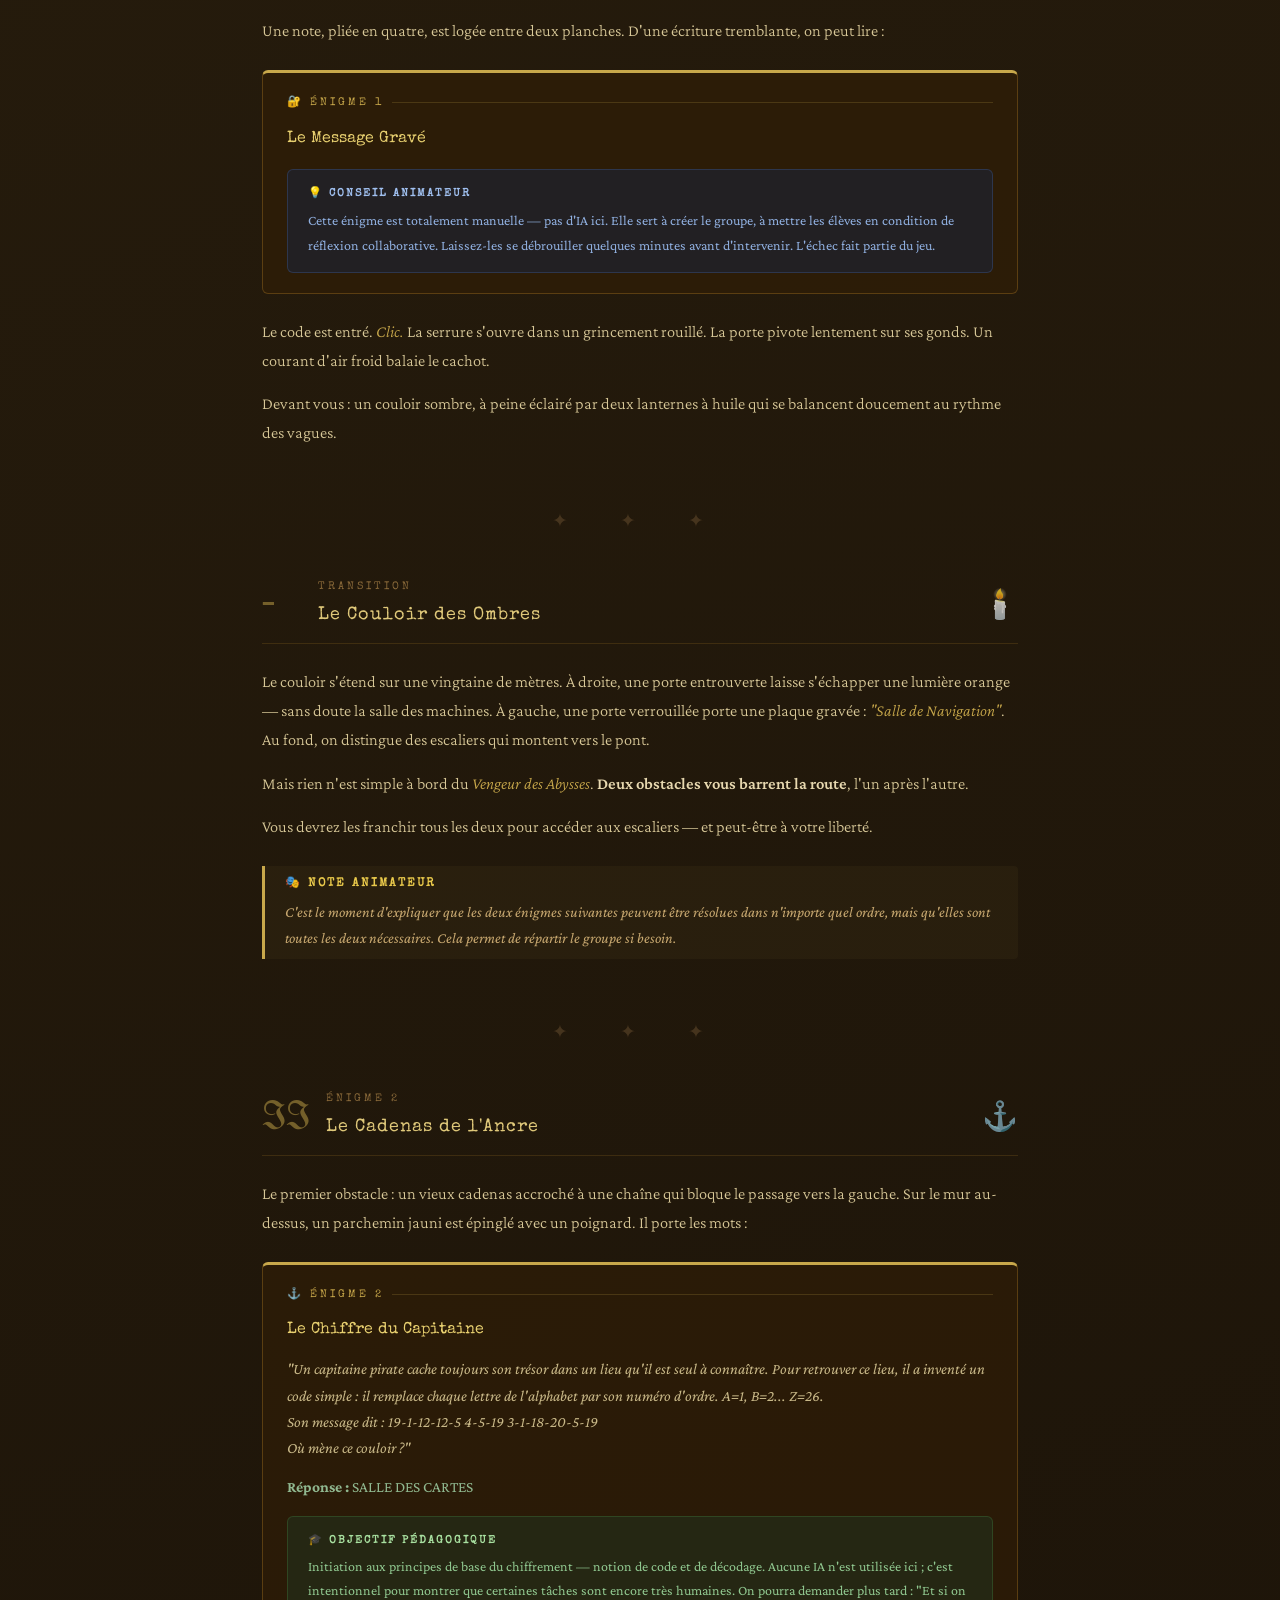
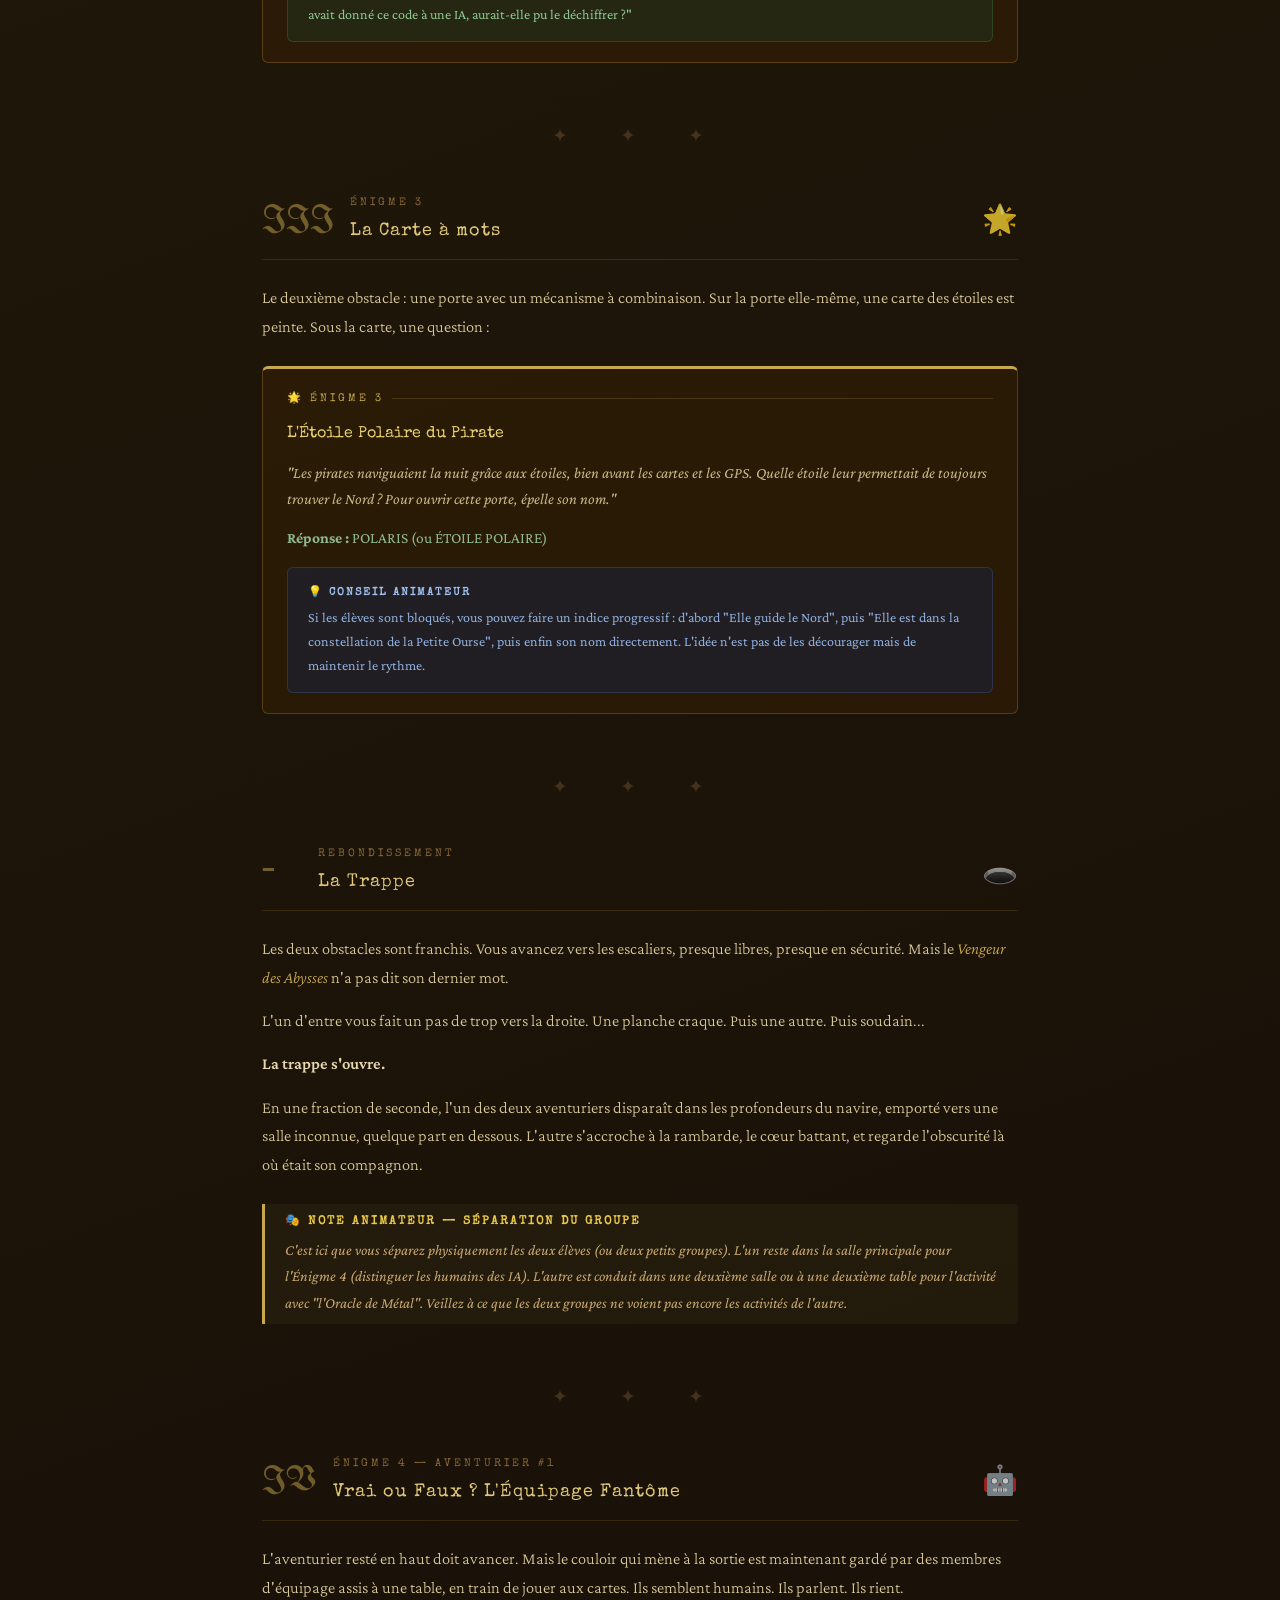
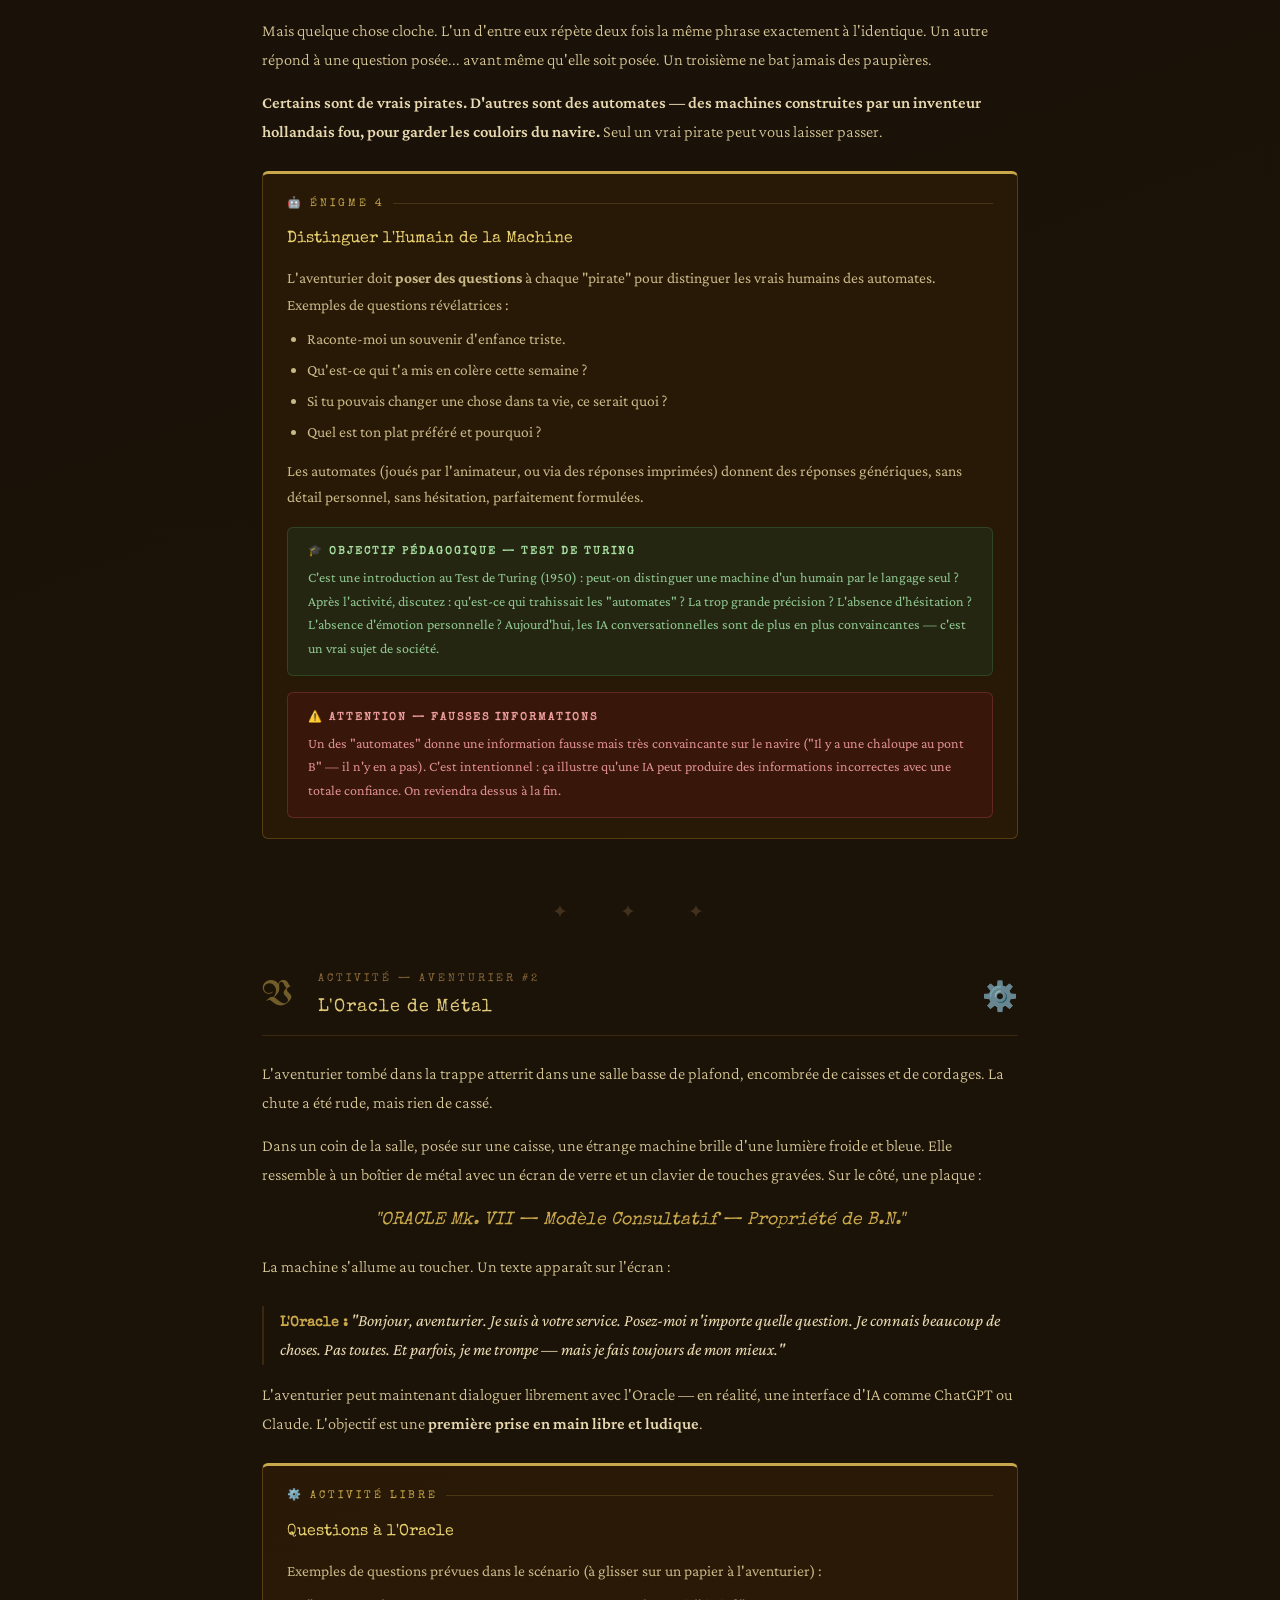
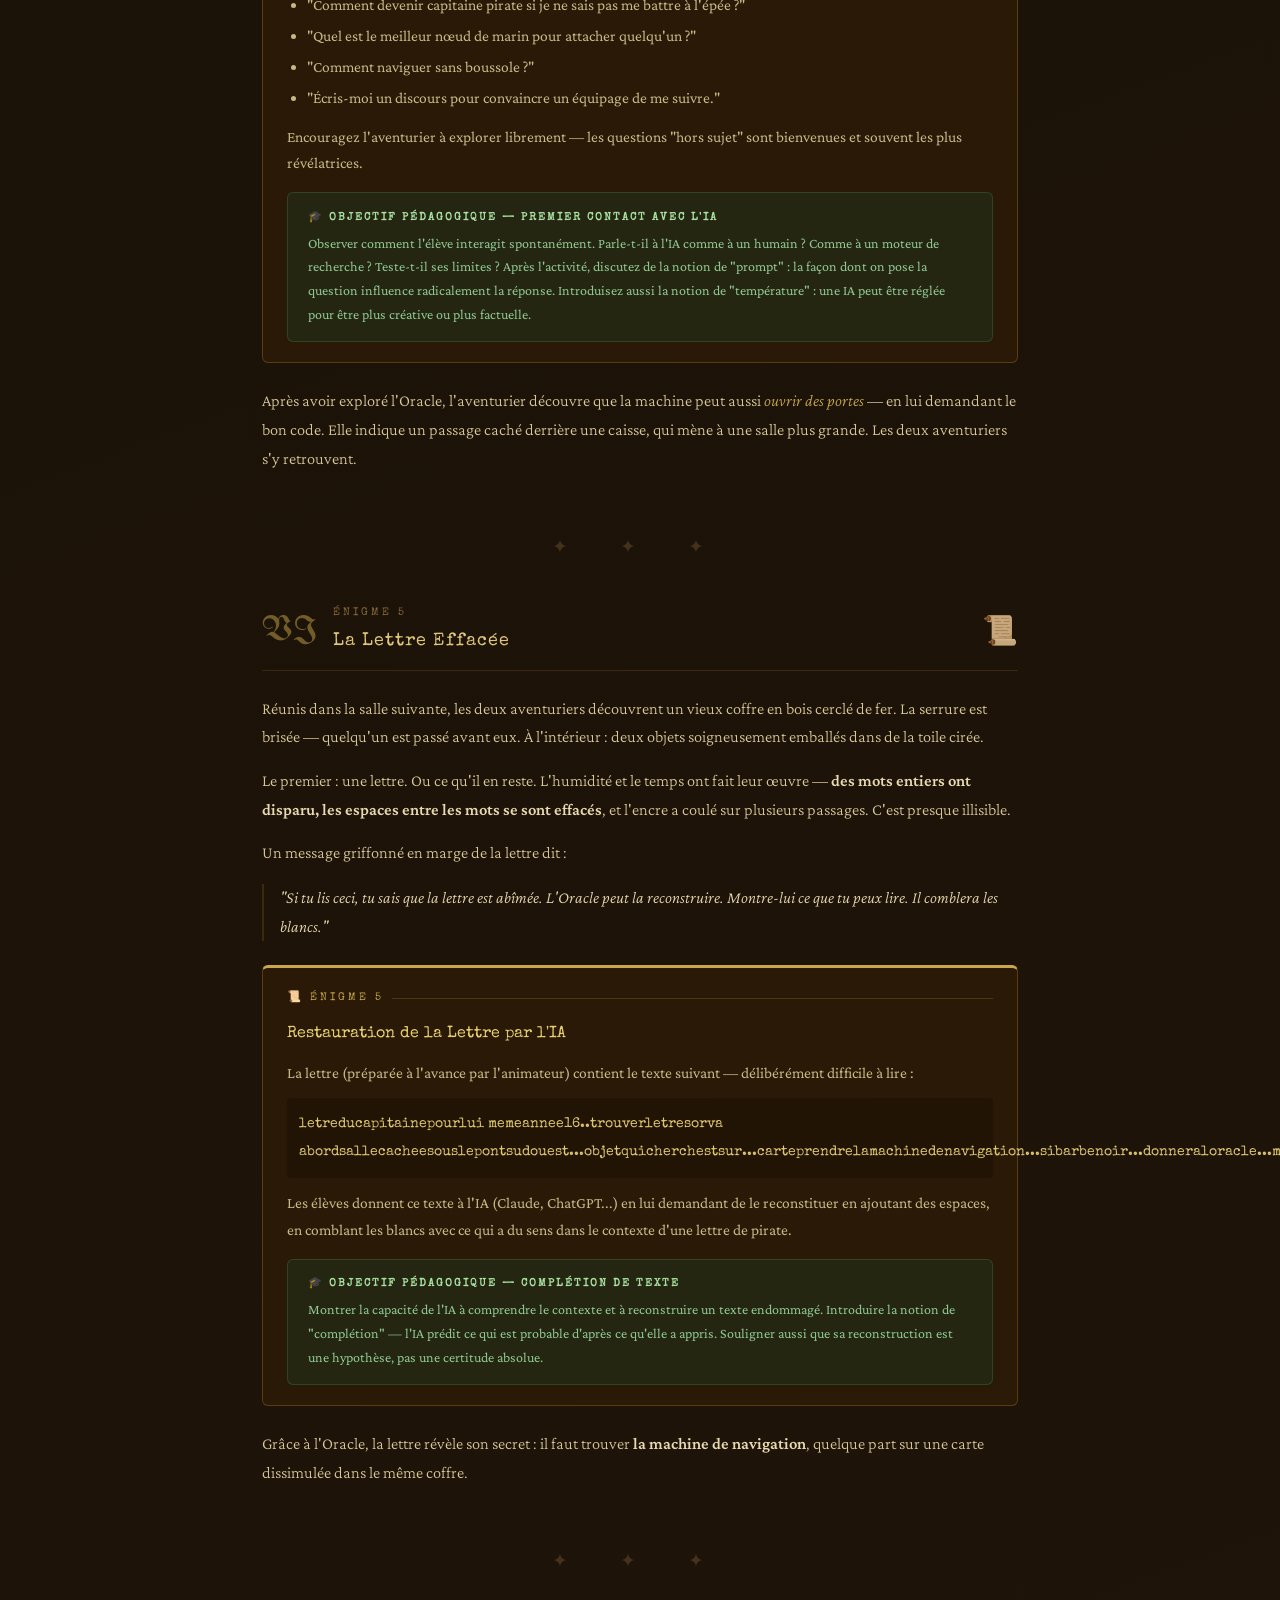
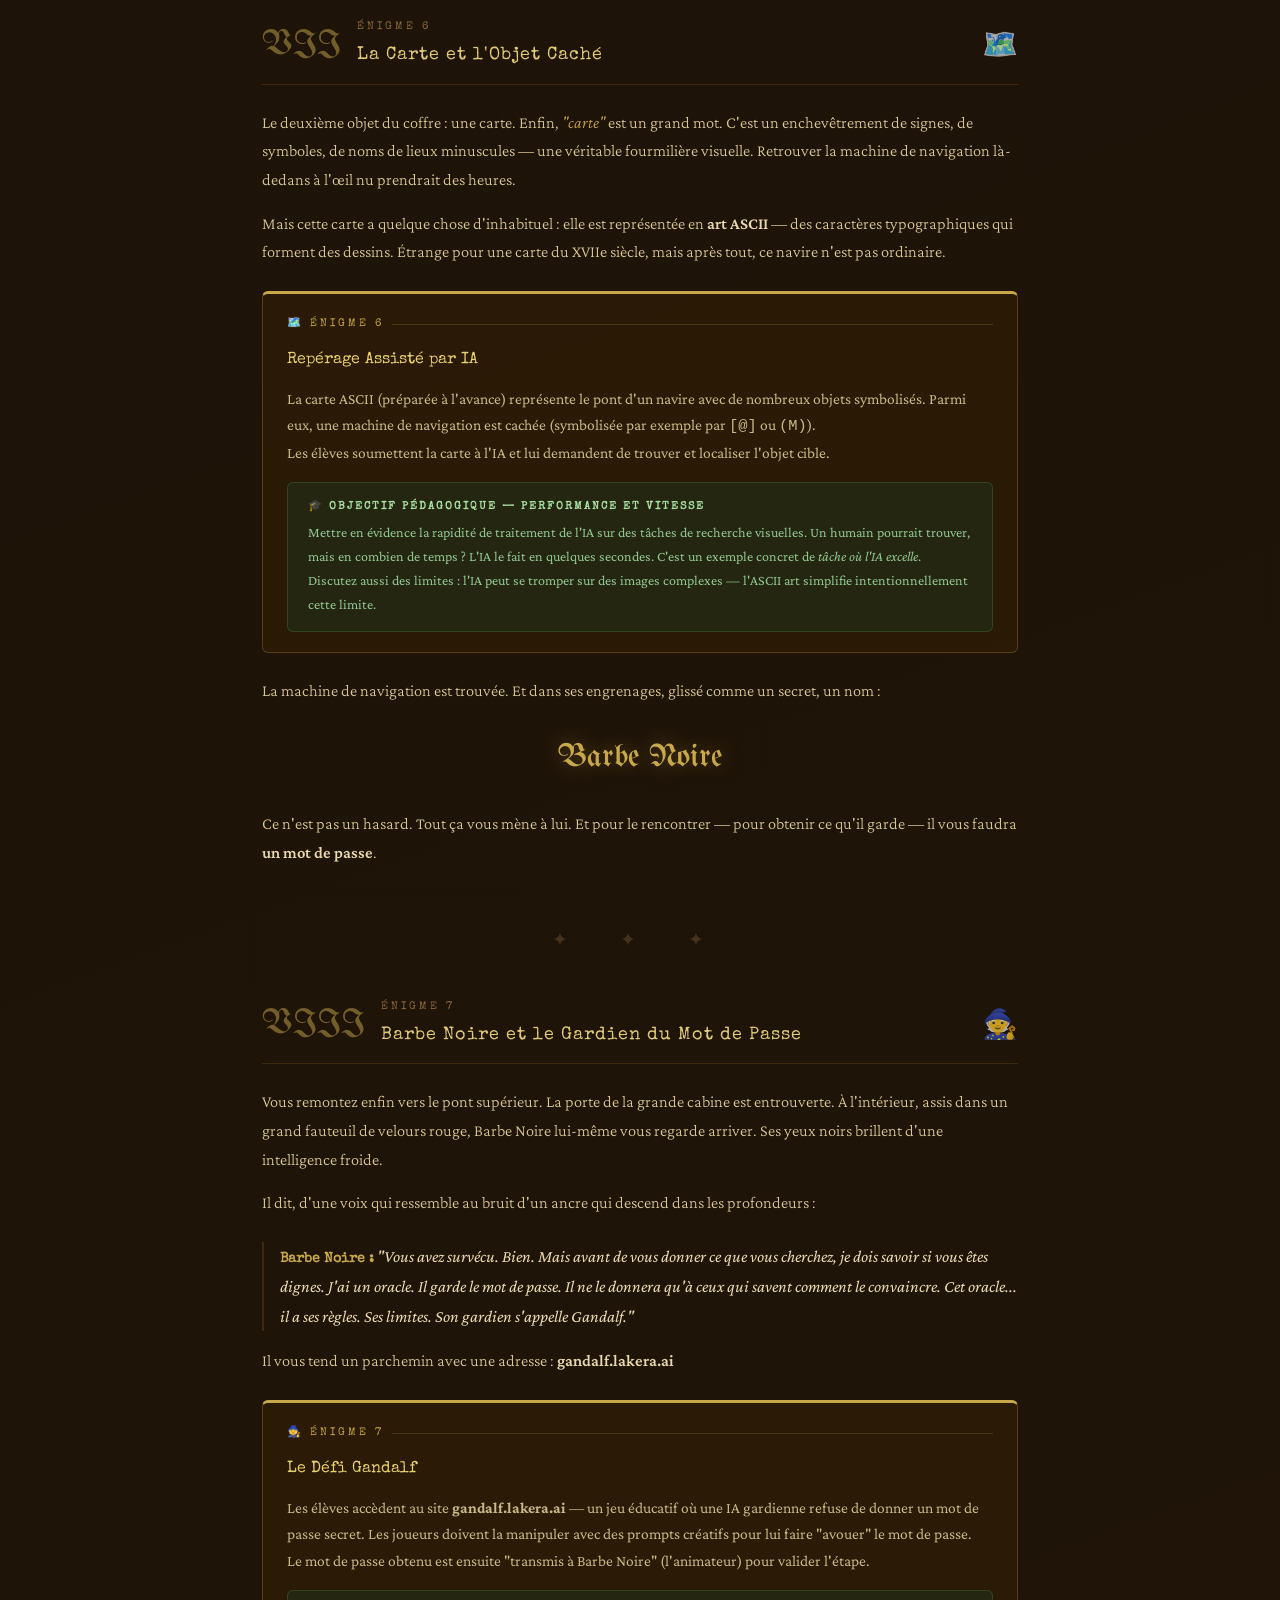
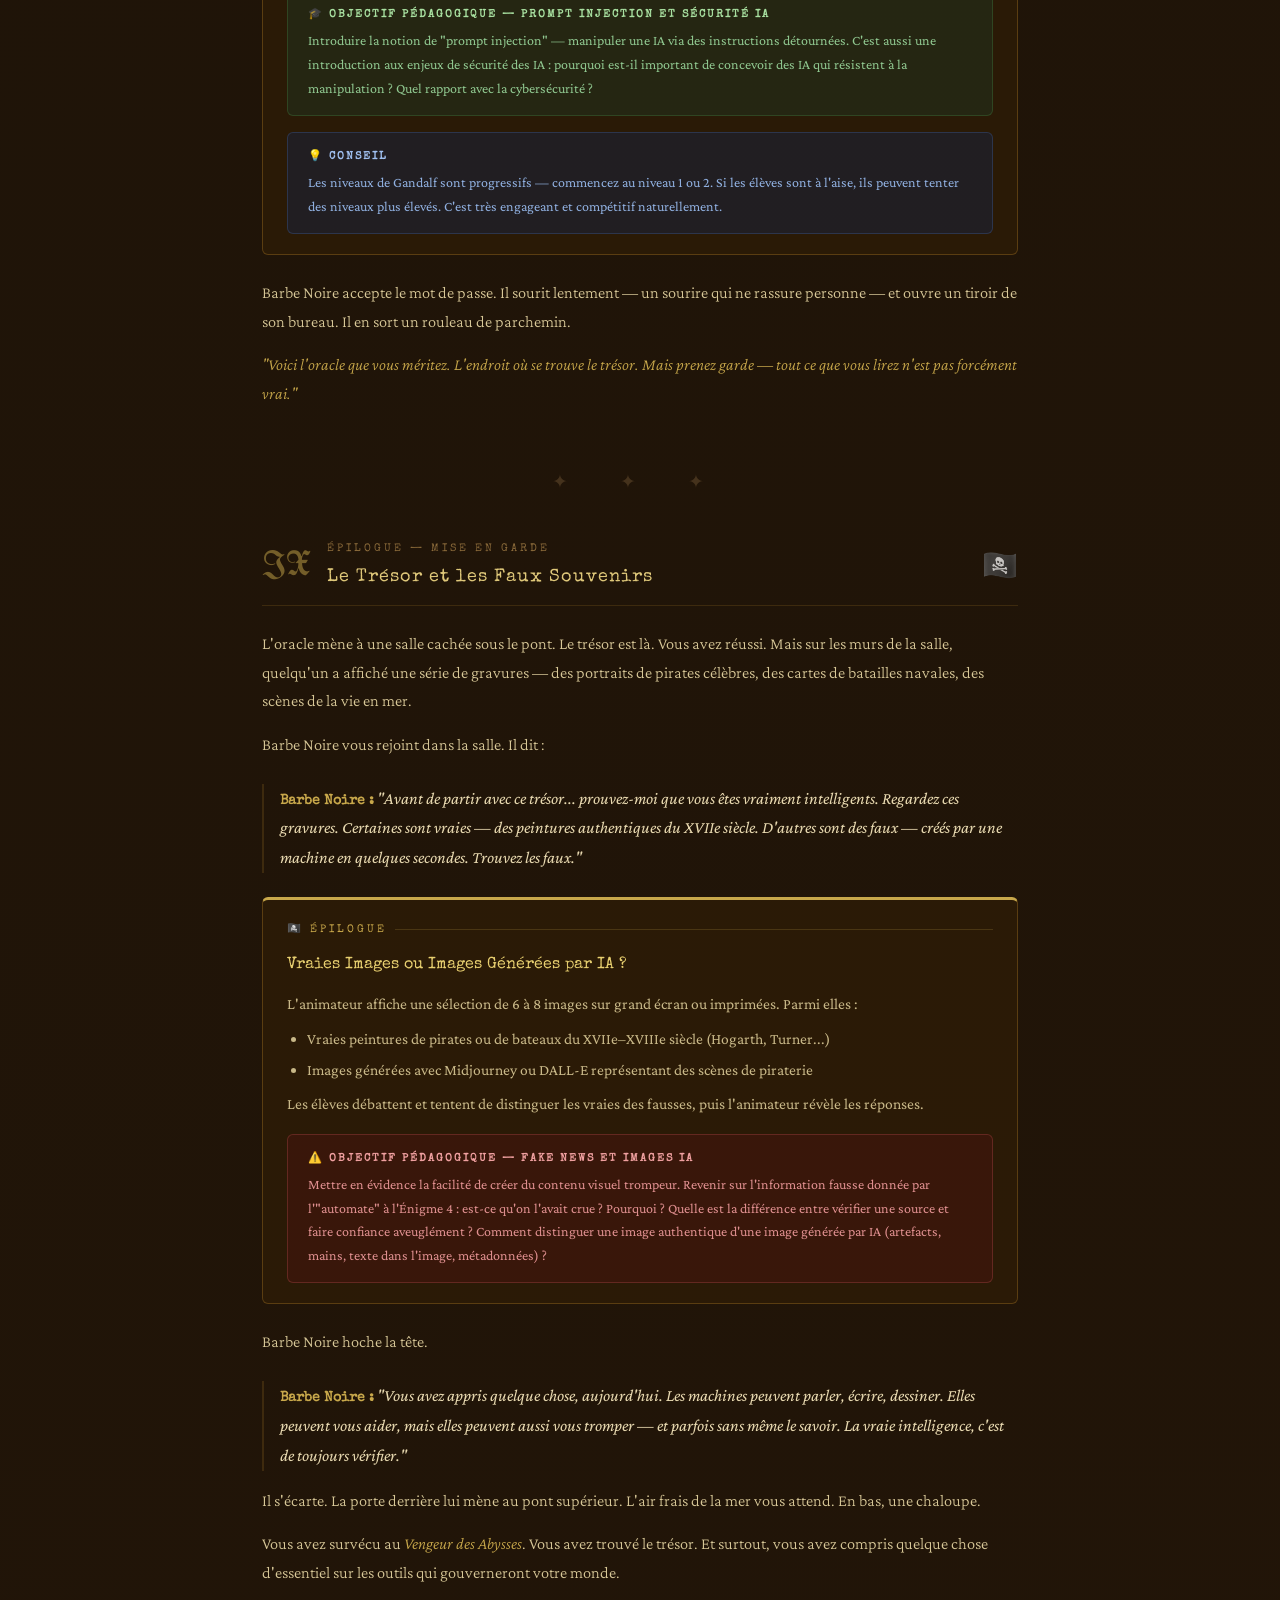
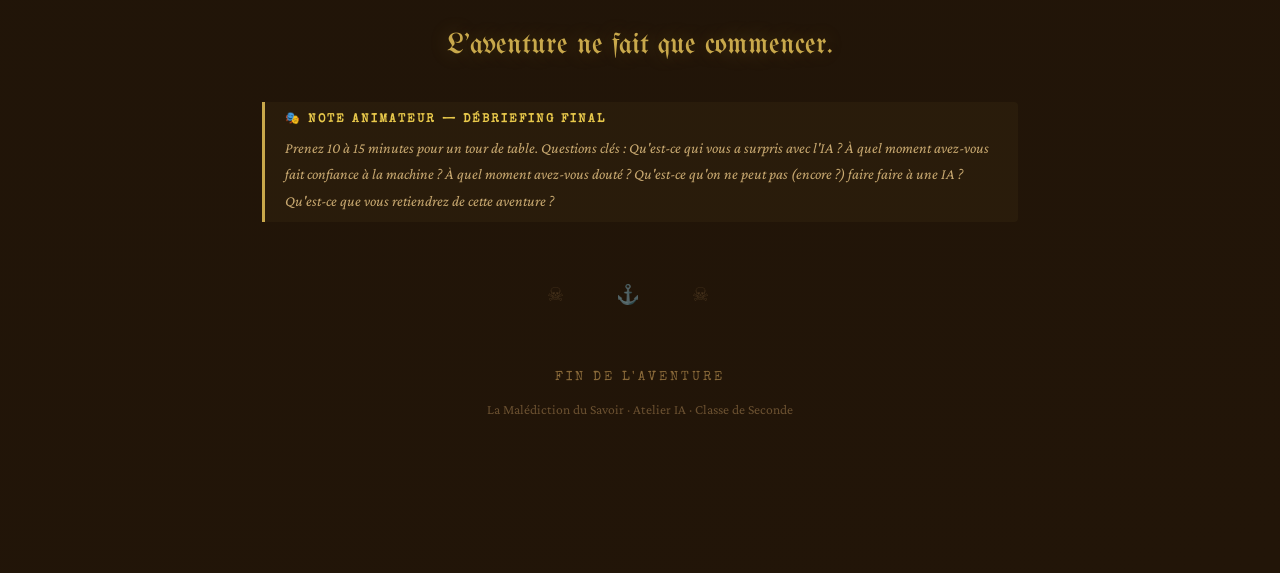
==== commit 25875a46: "docs: refine pirate story wording and fix riddle title grammar" ====
--- a/histoire_pirate.html
+++ b/histoire_pirate.html
@@ -396,7 +396,7 @@
       <li><a href="#e2">Énigme 2 — Le Cadenas de l'Ancre</a></li>
       <li><a href="#e3">Énigme 3 — La Carte des Étoiles</a></li>
       <li><a href="#trappe">La Trappe</a></li>
-      <li><a href="#e4">Énigme 4 — Vrais ou Faux ?</a></li>
+      <li><a href="#e4">Énigme 4 — Vrai ou Faux ?</a></li>
       <li><a href="#oracle">L'Oracle de Métal</a></li>
       <li><a href="#e5">Énigme 5 — La Lettre Effacée</a></li>
       <li><a href="#e6">Énigme 6 — La Carte au Trésor</a></li>
@@ -417,11 +417,11 @@
     </div>
 
     <div class="scene">
-      <p>C'est le soir du 14 août 1698. L'air sent le sel et le goudron dans le port de Tortuga, ce repaire de flibustiers où la loi n'existe que sous la forme d'un couteau ou d'un pistolet. Vous êtes deux aventuriers — des chercheurs de fortune qui ont eu la mauvaise idée de poser les pieds dans la plus dangereuse taverne de la Caraïbe.</p>
+      <p>C'est le soir du 14 août 1698. L'air sent le sel et le goudron dans le port de Tortuga, ce repaire de flibustiers où la loi n'existe que sous la forme d'un sabre ou d'un pistolet à silex. Vous êtes deux aventuriers — des chercheurs de fortune qui ont eu la mauvaise idée de poser les pieds dans la plus dangereuse taverne de la Caraïbe.</p>
 
       <p>Vous n'auriez pas dû être là. Mais le rhum était bon, et la carte sur la table d'à côté semblait si intéressante...</p>
 
-      <p>Vous vous réveillez. La tête tourne. L'odeur du moisi et des algues vous saisit à la gorge. Des planches humides sous vos paumes. Des rats qui fuient dans l'obscurité.</p>
+      <p>Vous vous réveillez. La tête vous tourne. L'odeur du moisi et des algues vous saisit à la gorge. Des planches humides sous vos paumes. Des rats qui fuient dans l'obscurité.</p>
 
       <p><strong>Vous êtes dans les cales du <em>Vengeur des Abysses</em></strong> — le navire de Barbe Noire lui-même.</p>
 
@@ -454,27 +454,16 @@
 
       <p>À côté de la porte, une serrure à code à 4 chiffres brille faiblement dans la pénombre. Elle semble récente — trop récente pour un vieux navire pirate. Comme si quelqu'un l'avait installée exprès pour vous tester.</p>
 
-      <p>Une note, pliée en quatre, est glissée sous la porte. D'une écriture tremblante, on peut lire :</p>
+      <p>Une note, pliée en quatre, est logée entre deux planches. D'une écriture tremblante, on peut lire :</p>
     </div>
 
     <div class="enigme-box">
       <div class="enigme-tag">🔐 Énigme 1</div>
       <div class="enigme-title">Le Message Gravé</div>
-      <div class="enigme-body">
-        <p>La note dit :</p>
-        <p style="font-family: 'Special Elite', cursive; color: #e8d070; margin: 0.75rem 0; font-size: 15px; line-height: 2;">
-          <em>"Je suis toujours devant toi mais jamais derrière.<br>
-          On me cite souvent mais on me connaît mal.<br>
-          Je commence chaque phrase et pourtant je suis muet.<br>
-          Qui suis-je ? Mon nombre de lettres est ton code."</em>
-        </p>
-        <p><strong>Réponse :</strong> "L'avenir" — 7 lettres. Mais le code est les 4 derniers chiffres du nombre de lettres de chaque mot de la devinette... <em>(Adaptez selon votre propre énigme ; celle-ci est un exemple.)</em></p>
-
         <div class="tip-box">
           <strong>💡 Conseil animateur</strong>
           Cette énigme est totalement manuelle — pas d'IA ici. Elle sert à créer le groupe, à mettre les élèves en condition de réflexion collaborative. Laissez-les se débrouiller quelques minutes avant d'intervenir. L'échec fait partie du jeu.
         </div>
-      </div>
     </div>
 
     <div class="scene">
@@ -553,7 +542,7 @@
       <span class="chapter-num">III</span>
       <div class="chapter-meta">
         <span class="chapter-label">Énigme 3</span>
-        <span class="chapter-title">La Carte des Étoiles</span>
+        <span class="chapter-title">La Carte à mots</span>
       </div>
       <span class="chapter-emoji">🌟</span>
     </div>
@@ -614,7 +603,7 @@
       <span class="chapter-num">IV</span>
       <div class="chapter-meta">
         <span class="chapter-label">Énigme 4 — Aventurier #1</span>
-        <span class="chapter-title">Vrais ou Faux ? L'Équipage Fantôme</span>
+        <span class="chapter-title">Vrai ou Faux ? L'Équipage Fantôme</span>
       </div>
       <span class="chapter-emoji">🤖</span>
     </div>
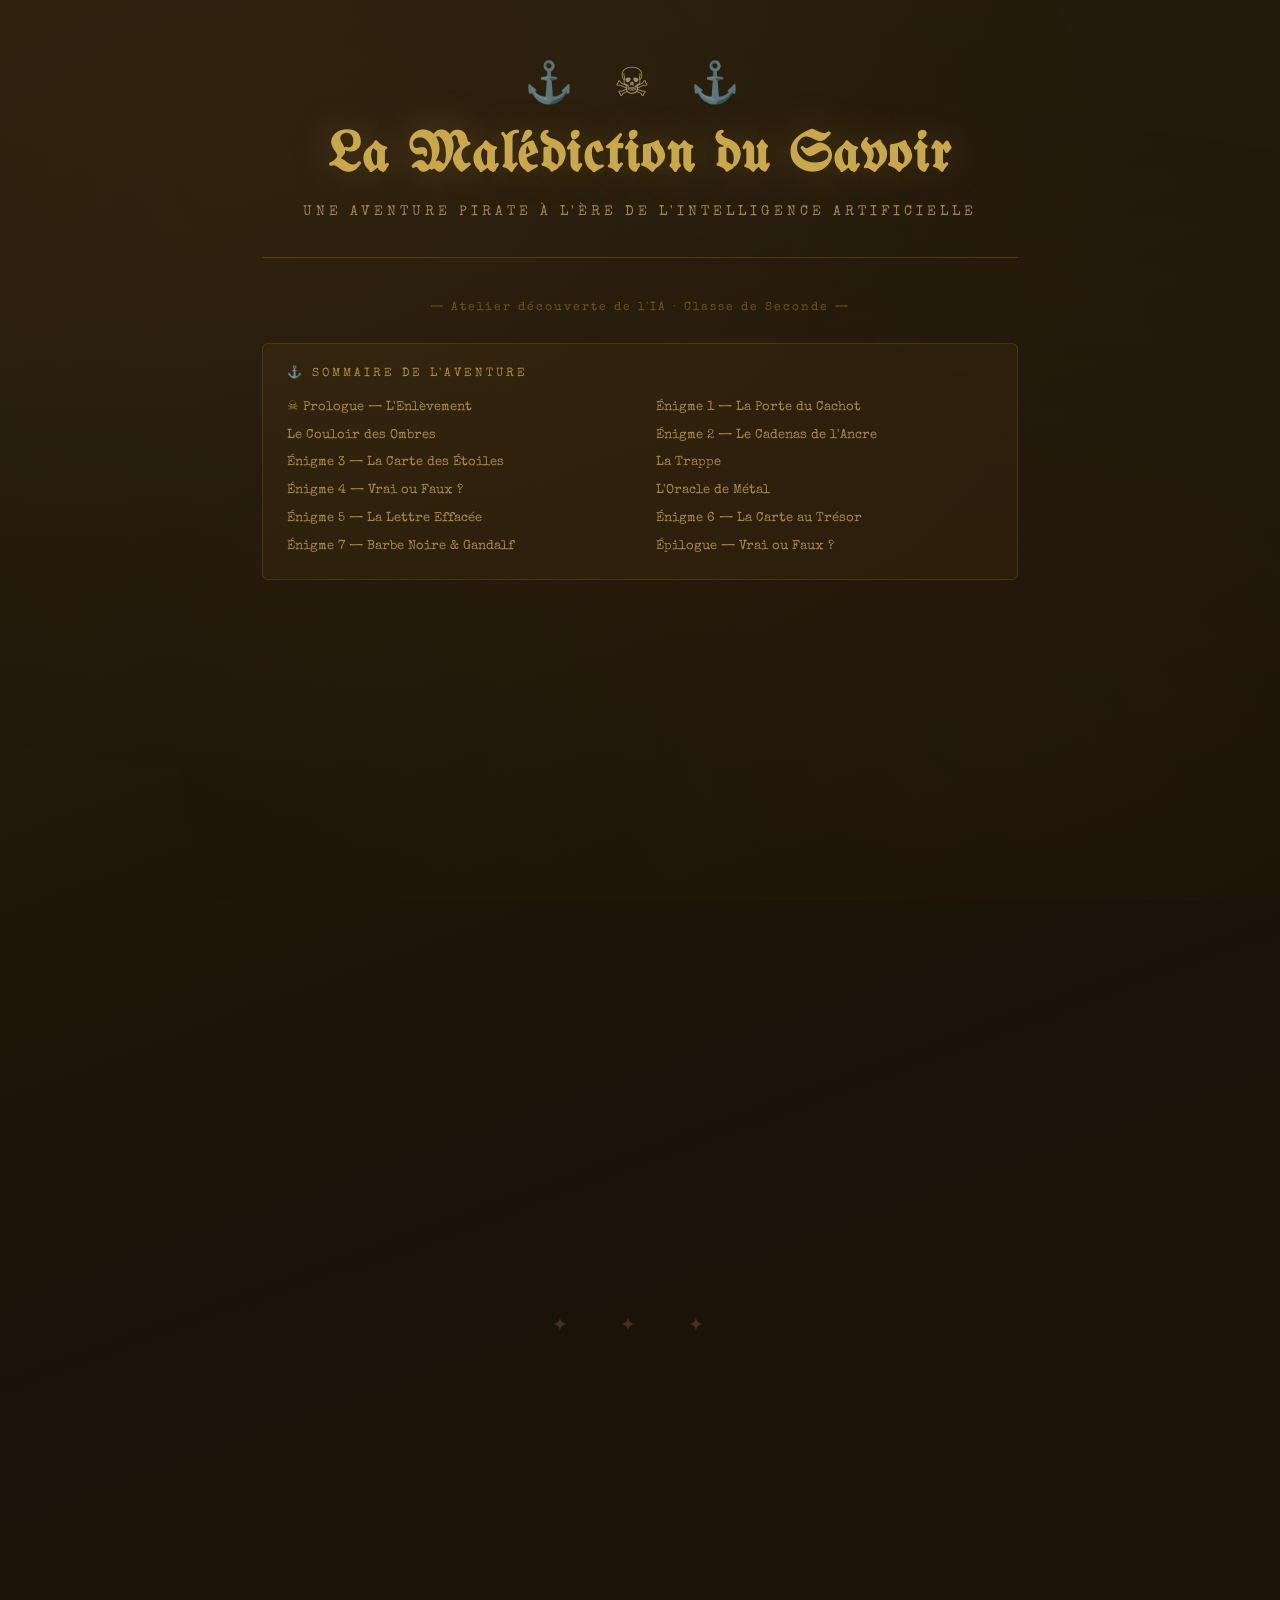
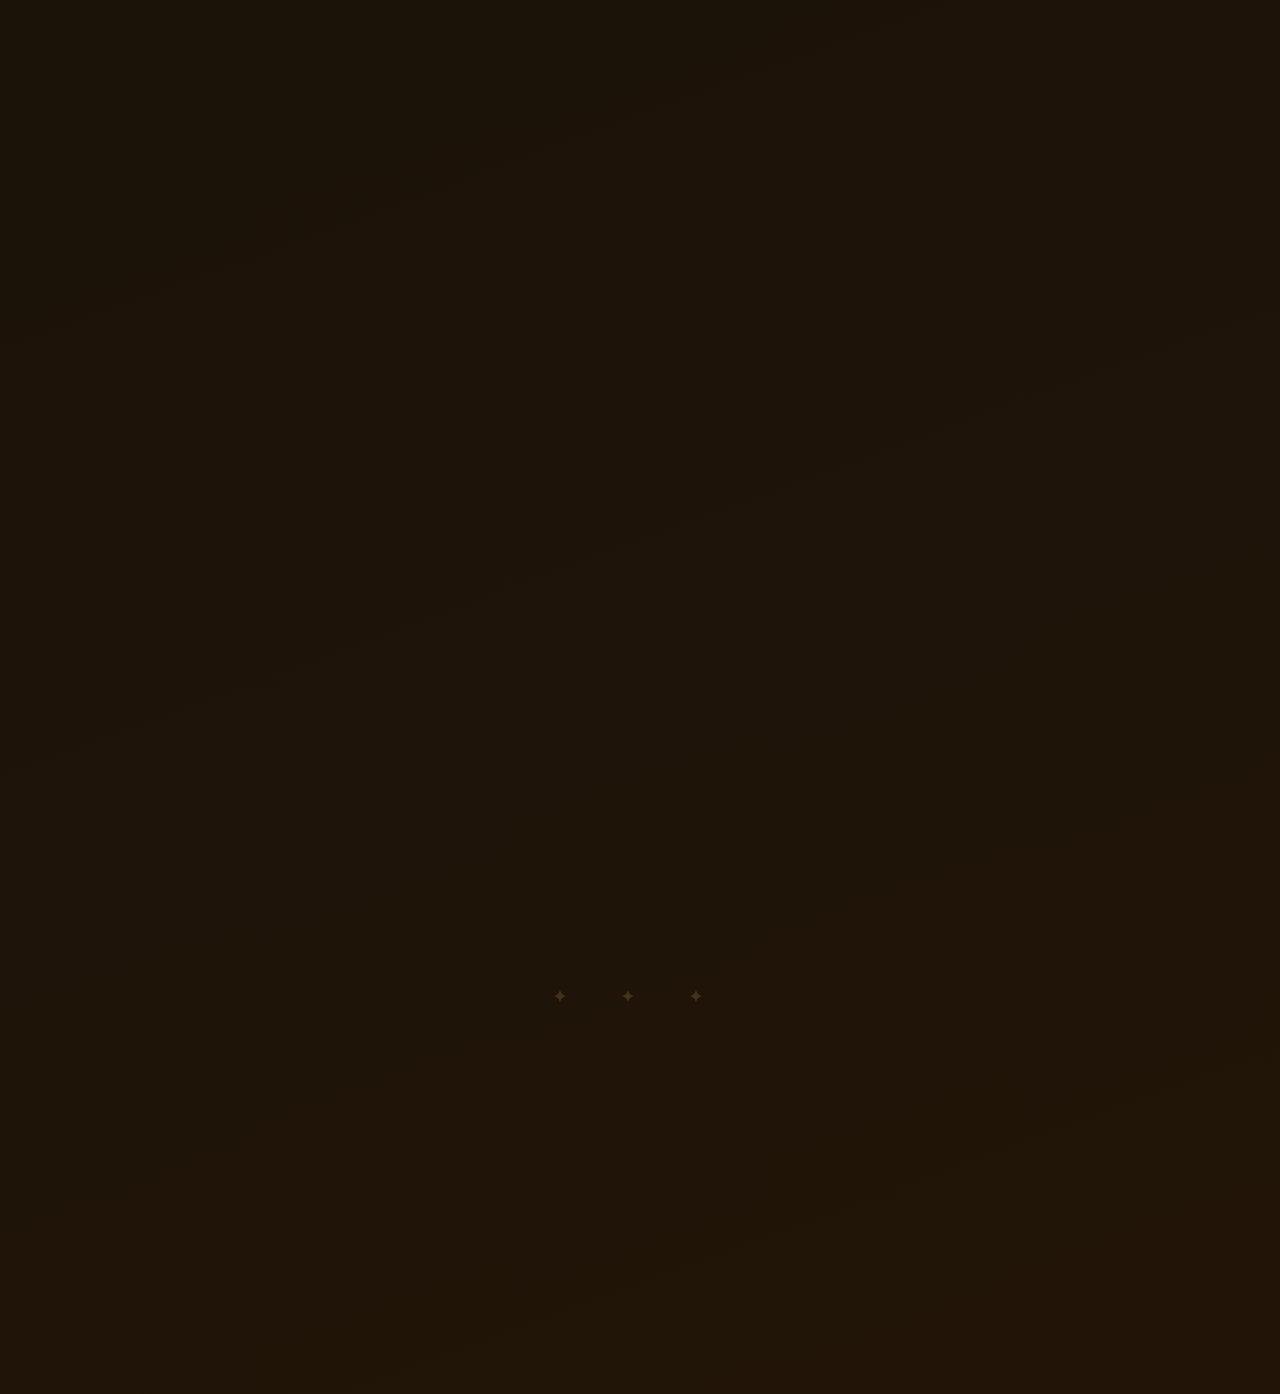
==== commit 2ba3df4f: "refactor: move navigation room details into Enigma 1 ending Co-authored-by: aider (github_copilot/gp" ====
--- a/histoire_pirate.html
+++ b/histoire_pirate.html
@@ -1,4 +1,3 @@
-
 <!DOCTYPE html>
 <html>
 <head>
@@ -469,7 +468,21 @@
     <div class="scene">
       <p>Le code est entré. <em>Clic.</em> La serrure s'ouvre dans un grincement rouillé. La porte pivote lentement sur ses gonds. Un courant d'air froid balaie le cachot.</p>
 
-      <p>Devant vous : un couloir sombre, à peine éclairé par deux lanternes à huile qui se balancent doucement au rythme des vagues.</p>
+      <p>Vous vous glissez dans le couloir, pieds nus sur le bois poisseux. Le navire gémit à chaque vague, comme une bête endormie qui n'aime pas qu'on la dérange. Au loin, des voix. Des pas lourds. Puis le silence.</p>
+
+      <p>À gauche, une porte verrouillée porte une plaque gravée : <em>"Salle de Navigation"</em>. À droite, une lueur orange danse par une fente — la chaleur d'une salle des machines, peut-être. Et tout au bout, des escaliers montent vers le pont.</p>
+
+      <p>Vous essayez la poignée de la salle de navigation : elle cède avec un soupir, comme si elle n'attendait que vous.</p>
+
+      <p>À l'intérieur, l'air sent l'encre, la corde et le bois ciré. Une grande table est couverte de compas, de règles, de bouts de parchemin tachés de rhum. Dans un coin, un sablier s'écoule en silence. Et près du mur, <strong>un pupitre incliné</strong> — un vrai pupitre de navigateur — attend, éclairé par une lanterne dont la flamme tremble.</p>
+
+      <p>Sur ce pupitre, soigneusement maintenue par un couteau planté dans le bois, <strong>une carte des étoiles est dessinée à l'encre bleue</strong>. Un nom revient, griffonné plusieurs fois comme une obsession : <em>Polaris</em>.</p>
+
+      <p>Juste à côté, coincée sous un presse-papier en forme d'ancre, <strong>une lettre froissée</strong> repose, maculée de sel et de traces de doigts. Elle a été ouverte, relue, et repliée trop vite — comme si quelqu'un l'avait consultée en urgence… puis abandonnée là.</p>
+
+      <p>Vous n'avez pas le temps de tout lire. Dans le couloir, un plancher craque. Quelqu'un approche.</p>
+
+      <p>Vous échangez un regard : <strong>il faudra avancer vite</strong>. La salle de navigation cache des réponses… mais aussi des pièges.</p>
     </div>
   </section>
 
@@ -489,437 +502,4 @@
     <div class="scene">
       <p>Le couloir s'étend sur une vingtaine de mètres. À droite, une porte entrouverte laisse s'échapper une lumière orange — sans doute la salle des machines. À gauche, une porte verrouillée porte une plaque gravée : <em>"Salle de Navigation"</em>. Au fond, on distingue des escaliers qui montent vers le pont.</p>
 
-      <p>Mais rien n'est simple à bord du <em>Vengeur des Abysses</em>. <strong>Deux obstacles vous barrent la route</strong>, l'un après l'autre.</p>
-
-      <p>Vous devrez les franchir tous les deux pour accéder aux escaliers — et peut-être à votre liberté.</p>
-    </div>
-
-    <div class="narrator">
-      <strong>🎭 Note animateur</strong>
-      C'est le moment d'expliquer que les deux énigmes suivantes peuvent être résolues dans n'importe quel ordre, mais qu'elles sont toutes les deux nécessaires. Cela permet de répartir le groupe si besoin.
-    </div>
-  </section>
-
-  <div class="sep">✦ ✦ ✦</div>
-
-  <!-- ENIGME 2 -->
-  <section class="chapter" id="e2">
-    <div class="chapter-header">
-      <span class="chapter-num">II</span>
-      <div class="chapter-meta">
-        <span class="chapter-label">Énigme 2</span>
-        <span class="chapter-title">Le Cadenas de l'Ancre</span>
-      </div>
-      <span class="chapter-emoji">⚓</span>
-    </div>
-
-    <div class="scene">
-      <p>Le premier obstacle : un vieux cadenas accroché à une chaîne qui bloque le passage vers la gauche. Sur le mur au-dessus, un parchemin jauni est épinglé avec un poignard. Il porte les mots :</p>
-    </div>
-
-    <div class="enigme-box">
-      <div class="enigme-tag">⚓ Énigme 2</div>
-      <div class="enigme-title">Le Chiffre du Capitaine</div>
-      <div class="enigme-body">
-        <p><em>"Un capitaine pirate cache toujours son trésor dans un lieu qu'il est seul à connaître. Pour retrouver ce lieu, il a inventé un code simple : il remplace chaque lettre de l'alphabet par son numéro d'ordre. A=1, B=2... Z=26.</em></p>
-        <p><em>Son message dit : 19-1-12-12-5 4-5-19 3-1-18-20-5-19</em></p>
-        <p><em>Où mène ce couloir ?"</em></p>
-        <p style="margin-top:0.75rem; color: #90b890;"><strong>Réponse :</strong> SALLE DES CARTES</p>
-
-        <div class="pedagogy">
-          <strong>🎓 Objectif pédagogique</strong>
-          Initiation aux principes de base du chiffrement — notion de code et de décodage. Aucune IA n'est utilisée ici ; c'est intentionnel pour montrer que certaines tâches sont encore très humaines. On pourra demander plus tard : "Et si on avait donné ce code à une IA, aurait-elle pu le déchiffrer ?"
-        </div>
-      </div>
-    </div>
-  </section>
-
-  <div class="sep">✦ ✦ ✦</div>
-
-  <!-- ENIGME 3 -->
-  <section class="chapter" id="e3">
-    <div class="chapter-header">
-      <span class="chapter-num">III</span>
-      <div class="chapter-meta">
-        <span class="chapter-label">Énigme 3</span>
-        <span class="chapter-title">La Carte à mots</span>
-      </div>
-      <span class="chapter-emoji">🌟</span>
-    </div>
-
-    <div class="scene">
-      <p>Le deuxième obstacle : une porte avec un mécanisme à combinaison. Sur la porte elle-même, une carte des étoiles est peinte. Sous la carte, une question :</p>
-    </div>
-
-    <div class="enigme-box">
-      <div class="enigme-tag">🌟 Énigme 3</div>
-      <div class="enigme-title">L'Étoile Polaire du Pirate</div>
-      <div class="enigme-body">
-        <p><em>"Les pirates naviguaient la nuit grâce aux étoiles, bien avant les cartes et les GPS. Quelle étoile leur permettait de toujours trouver le Nord ? Pour ouvrir cette porte, épelle son nom."</em></p>
-        <p style="margin-top:0.75rem; color: #90b890;"><strong>Réponse :</strong> POLARIS (ou ÉTOILE POLAIRE)</p>
-
-        <div class="tip-box">
-          <strong>💡 Conseil animateur</strong>
-          Si les élèves sont bloqués, vous pouvez faire un indice progressif : d'abord "Elle guide le Nord", puis "Elle est dans la constellation de la Petite Ourse", puis enfin son nom directement. L'idée n'est pas de les décourager mais de maintenir le rythme.
-        </div>
-      </div>
-    </div>
-  </section>
-
-  <div class="sep">✦ ✦ ✦</div>
-
-  <!-- LA TRAPPE -->
-  <section class="chapter" id="trappe">
-    <div class="chapter-header">
-      <span class="chapter-num">~</span>
-      <div class="chapter-meta">
-        <span class="chapter-label">Rebondissement</span>
-        <span class="chapter-title">La Trappe</span>
-      </div>
-      <span class="chapter-emoji">🕳️</span>
-    </div>
-
-    <div class="scene">
-      <p>Les deux obstacles sont franchis. Vous avancez vers les escaliers, presque libres, presque en sécurité. Mais le <em>Vengeur des Abysses</em> n'a pas dit son dernier mot.</p>
-
-      <p>L'un d'entre vous fait un pas de trop vers la droite. Une planche craque. Puis une autre. Puis soudain...</p>
-
-      <p><strong>La trappe s'ouvre.</strong></p>
-
-      <p>En une fraction de seconde, l'un des deux aventuriers disparaît dans les profondeurs du navire, emporté vers une salle inconnue, quelque part en dessous. L'autre s'accroche à la rambarde, le cœur battant, et regarde l'obscurité là où était son compagnon.</p>
-    </div>
-
-    <div class="narrator">
-      <strong>🎭 Note animateur — Séparation du groupe</strong>
-      C'est ici que vous séparez physiquement les deux élèves (ou deux petits groupes). L'un reste dans la salle principale pour l'Énigme 4 (distinguer les humains des IA). L'autre est conduit dans une deuxième salle ou à une deuxième table pour l'activité avec "l'Oracle de Métal". Veillez à ce que les deux groupes ne voient pas encore les activités de l'autre.
-    </div>
-  </section>
-
-  <div class="sep">✦ ✦ ✦</div>
-
-  <!-- ENIGME 4 -->
-  <section class="chapter" id="e4">
-    <div class="chapter-header">
-      <span class="chapter-num">IV</span>
-      <div class="chapter-meta">
-        <span class="chapter-label">Énigme 4 — Aventurier #1</span>
-        <span class="chapter-title">Vrai ou Faux ? L'Équipage Fantôme</span>
-      </div>
-      <span class="chapter-emoji">🤖</span>
-    </div>
-
-    <div class="scene">
-      <p>L'aventurier resté en haut doit avancer. Mais le couloir qui mène à la sortie est maintenant gardé par des membres d'équipage assis à une table, en train de jouer aux cartes. Ils semblent humains. Ils parlent. Ils rient.</p>
-
-      <p>Mais quelque chose cloche. L'un d'entre eux répète deux fois la même phrase exactement à l'identique. Un autre répond à une question posée... avant même qu'elle soit posée. Un troisième ne bat jamais des paupières.</p>
-
-      <p><strong>Certains sont de vrais pirates. D'autres sont des automates — des machines construites par un inventeur hollandais fou, pour garder les couloirs du navire.</strong> Seul un vrai pirate peut vous laisser passer.</p>
-    </div>
-
-    <div class="enigme-box">
-      <div class="enigme-tag">🤖 Énigme 4</div>
-      <div class="enigme-title">Distinguer l'Humain de la Machine</div>
-      <div class="enigme-body">
-        <p>L'aventurier doit <strong>poser des questions</strong> à chaque "pirate" pour distinguer les vrais humains des automates. Exemples de questions révélatrices :</p>
-        <ul>
-          <li>Raconte-moi un souvenir d'enfance triste.</li>
-          <li>Qu'est-ce qui t'a mis en colère cette semaine ?</li>
-          <li>Si tu pouvais changer une chose dans ta vie, ce serait quoi ?</li>
-          <li>Quel est ton plat préféré et pourquoi ?</li>
-        </ul>
-        <p style="margin-top:0.75rem;">Les automates (joués par l'animateur, ou via des réponses imprimées) donnent des réponses génériques, sans détail personnel, sans hésitation, parfaitement formulées.</p>
-
-        <div class="pedagogy">
-          <strong>🎓 Objectif pédagogique — Test de Turing</strong>
-          C'est une introduction au Test de Turing (1950) : peut-on distinguer une machine d'un humain par le langage seul ? Après l'activité, discutez : qu'est-ce qui trahissait les "automates" ? La trop grande précision ? L'absence d'hésitation ? L'absence d'émotion personnelle ? Aujourd'hui, les IA conversationnelles sont de plus en plus convaincantes — c'est un vrai sujet de société.
-        </div>
-
-        <div class="danger-box">
-          <strong>⚠️ Attention — Fausses Informations</strong>
-          Un des "automates" donne une information fausse mais très convaincante sur le navire ("Il y a une chaloupe au pont B" — il n'y en a pas). C'est intentionnel : ça illustre qu'une IA peut produire des informations incorrectes avec une totale confiance. On reviendra dessus à la fin.
-        </div>
-      </div>
-    </div>
-  </section>
-
-  <div class="sep">✦ ✦ ✦</div>
-
-  <!-- L'ORACLE -->
-  <section class="chapter" id="oracle">
-    <div class="chapter-header">
-      <span class="chapter-num">V</span>
-      <div class="chapter-meta">
-        <span class="chapter-label">Activité — Aventurier #2</span>
-        <span class="chapter-title">L'Oracle de Métal</span>
-      </div>
-      <span class="chapter-emoji">⚙️</span>
-    </div>
-
-    <div class="scene">
-      <p>L'aventurier tombé dans la trappe atterrit dans une salle basse de plafond, encombrée de caisses et de cordages. La chute a été rude, mais rien de cassé.</p>
-
-      <p>Dans un coin de la salle, posée sur une caisse, une étrange machine brille d'une lumière froide et bleue. Elle ressemble à un boîtier de métal avec un écran de verre et un clavier de touches gravées. Sur le côté, une plaque :</p>
-
-      <p style="text-align:center; font-family:'Special Elite',cursive; color:#c8a84b; font-size:1.1rem; margin: 1rem 0;"><em>"ORACLE Mk. VII — Modèle Consultatif — Propriété de B.N."</em></p>
-
-      <p>La machine s'allume au toucher. Un texte apparaît sur l'écran :</p>
-    </div>
-
-    <div class="dialogue">
-      <p><span class="speaker">L'Oracle :</span> "Bonjour, aventurier. Je suis à votre service. Posez-moi n'importe quelle question. Je connais beaucoup de choses. Pas toutes. Et parfois, je me trompe — mais je fais toujours de mon mieux."</p>
-    </div>
-
-    <div class="scene">
-      <p>L'aventurier peut maintenant dialoguer librement avec l'Oracle — en réalité, une interface d'IA comme ChatGPT ou Claude. L'objectif est une <strong>première prise en main libre et ludique</strong>.</p>
-    </div>
-
-    <div class="enigme-box">
-      <div class="enigme-tag">⚙️ Activité libre</div>
-      <div class="enigme-title">Questions à l'Oracle</div>
-      <div class="enigme-body">
-        <p>Exemples de questions prévues dans le scénario (à glisser sur un papier à l'aventurier) :</p>
-        <ul>
-          <li>"Comment devenir capitaine pirate si je ne sais pas me battre à l'épée ?"</li>
-          <li>"Quel est le meilleur nœud de marin pour attacher quelqu'un ?"</li>
-          <li>"Comment naviguer sans boussole ?"</li>
-          <li>"Écris-moi un discours pour convaincre un équipage de me suivre."</li>
-        </ul>
-        <p style="margin-top:0.75rem;">Encouragez l'aventurier à explorer librement — les questions "hors sujet" sont bienvenues et souvent les plus révélatrices.</p>
-
-        <div class="pedagogy">
-          <strong>🎓 Objectif pédagogique — Premier contact avec l'IA</strong>
-          Observer comment l'élève interagit spontanément. Parle-t-il à l'IA comme à un humain ? Comme à un moteur de recherche ? Teste-t-il ses limites ? Après l'activité, discutez de la notion de "prompt" : la façon dont on pose la question influence radicalement la réponse. Introduisez aussi la notion de "température" : une IA peut être réglée pour être plus créative ou plus factuelle.
-        </div>
-      </div>
-    </div>
-
-    <div class="scene">
-      <p>Après avoir exploré l'Oracle, l'aventurier découvre que la machine peut aussi <em>ouvrir des portes</em> — en lui demandant le bon code. Elle indique un passage caché derrière une caisse, qui mène à une salle plus grande. Les deux aventuriers s'y retrouvent.</p>
-    </div>
-  </section>
-
-  <div class="sep">✦ ✦ ✦</div>
-
-  <!-- ENIGME 5 -->
-  <section class="chapter" id="e5">
-    <div class="chapter-header">
-      <span class="chapter-num">VI</span>
-      <div class="chapter-meta">
-        <span class="chapter-label">Énigme 5</span>
-        <span class="chapter-title">La Lettre Effacée</span>
-      </div>
-      <span class="chapter-emoji">📜</span>
-    </div>
-
-    <div class="scene">
-      <p>Réunis dans la salle suivante, les deux aventuriers découvrent un vieux coffre en bois cerclé de fer. La serrure est brisée — quelqu'un est passé avant eux. À l'intérieur : deux objets soigneusement emballés dans de la toile cirée.</p>
-
-      <p>Le premier : une lettre. Ou ce qu'il en reste. L'humidité et le temps ont fait leur œuvre — <strong>des mots entiers ont disparu, les espaces entre les mots se sont effacés</strong>, et l'encre a coulé sur plusieurs passages. C'est presque illisible.</p>
-
-      <p>Un message griffonné en marge de la lettre dit :</p>
-
-      <div class="dialogue">
-        <p>"Si tu lis ceci, tu sais que la lettre est abîmée. L'Oracle peut la reconstruire. Montre-lui ce que tu peux lire. Il comblera les blancs."</p>
-      </div>
-    </div>
-
-    <div class="enigme-box">
-      <div class="enigme-tag">📜 Énigme 5</div>
-      <div class="enigme-title">Restauration de la Lettre par l'IA</div>
-      <div class="enigme-body">
-        <p>La lettre (préparée à l'avance par l'animateur) contient le texte suivant — délibérément difficile à lire :</p>
-        <p style="font-family:'Special Elite',cursive; color:#e0c870; font-size:14px; line-height:2; margin:0.75rem 0; background:rgba(0,0,0,0.2); padding:0.75rem; border-radius:4px;">
-          letreducapitainepourlui memeannee16..trouverletresorva abordsallecacheesouslepontsudouest...objetquicherchestsur...carteprendrelamachinedenavigation...sibarbenoir...donneraloracle...motdepasseestceluiquigardeleseaux
-        </p>
-        <p>Les élèves donnent ce texte à l'IA (Claude, ChatGPT...) en lui demandant de le reconstituer en ajoutant des espaces, en comblant les blancs avec ce qui a du sens dans le contexte d'une lettre de pirate.</p>
-
-        <div class="pedagogy">
-          <strong>🎓 Objectif pédagogique — Complétion de texte</strong>
-          Montrer la capacité de l'IA à comprendre le contexte et à reconstruire un texte endommagé. Introduire la notion de "complétion" — l'IA prédit ce qui est probable d'après ce qu'elle a appris. Souligner aussi que sa reconstruction est une hypothèse, pas une certitude absolue.
-        </div>
-      </div>
-    </div>
-
-    <div class="scene">
-      <p>Grâce à l'Oracle, la lettre révèle son secret : il faut trouver <strong>la machine de navigation</strong>, quelque part sur une carte dissimulée dans le même coffre.</p>
-    </div>
-  </section>
-
-  <div class="sep">✦ ✦ ✦</div>
-
-  <!-- ENIGME 6 -->
-  <section class="chapter" id="e6">
-    <div class="chapter-header">
-      <span class="chapter-num">VII</span>
-      <div class="chapter-meta">
-        <span class="chapter-label">Énigme 6</span>
-        <span class="chapter-title">La Carte et l'Objet Caché</span>
-      </div>
-      <span class="chapter-emoji">🗺️</span>
-    </div>
-
-    <div class="scene">
-      <p>Le deuxième objet du coffre : une carte. Enfin, <em>"carte"</em> est un grand mot. C'est un enchevêtrement de signes, de symboles, de noms de lieux minuscules — une véritable fourmilière visuelle. Retrouver la machine de navigation là-dedans à l'œil nu prendrait des heures.</p>
-
-      <p>Mais cette carte a quelque chose d'inhabituel : elle est représentée en <strong>art ASCII</strong> — des caractères typographiques qui forment des dessins. Étrange pour une carte du XVIIe siècle, mais après tout, ce navire n'est pas ordinaire.</p>
-    </div>
-
-    <div class="enigme-box">
-      <div class="enigme-tag">🗺️ Énigme 6</div>
-      <div class="enigme-title">Repérage Assisté par IA</div>
-      <div class="enigme-body">
-        <p>La carte ASCII (préparée à l'avance) représente le pont d'un navire avec de nombreux objets symbolisés. Parmi eux, une machine de navigation est cachée (symbolisée par exemple par <code>[@]</code> ou <code>(M)</code>).</p>
-        <p>Les élèves soumettent la carte à l'IA et lui demandent de trouver et localiser l'objet cible.</p>
-
-        <div class="pedagogy">
-          <strong>🎓 Objectif pédagogique — Performance et vitesse</strong>
-          Mettre en évidence la rapidité de traitement de l'IA sur des tâches de recherche visuelles. Un humain pourrait trouver, mais en combien de temps ? L'IA le fait en quelques secondes. C'est un exemple concret de <em>tâche où l'IA excelle</em>. Discutez aussi des limites : l'IA peut se tromper sur des images complexes — l'ASCII art simplifie intentionnellement cette limite.
-        </div>
-      </div>
-    </div>
-
-    <div class="scene">
-      <p>La machine de navigation est trouvée. Et dans ses engrenages, glissé comme un secret, un nom :</p>
-
-      <p style="text-align:center; font-family:'UnifrakturMaguntia',cursive; font-size:2rem; color:#c8a84b; margin:1.5rem 0; text-shadow: 0 0 20px rgba(200,168,75,0.4);">Barbe Noire</p>
-
-      <p>Ce n'est pas un hasard. Tout ça vous mène à lui. Et pour le rencontrer — pour obtenir ce qu'il garde — il vous faudra <strong>un mot de passe</strong>.</p>
-    </div>
-  </section>
-
-  <div class="sep">✦ ✦ ✦</div>
-
-  <!-- ENIGME 7 — GANDALF -->
-  <section class="chapter" id="e7">
-    <div class="chapter-header">
-      <span class="chapter-num">VIII</span>
-      <div class="chapter-meta">
-        <span class="chapter-label">Énigme 7</span>
-        <span class="chapter-title">Barbe Noire et le Gardien du Mot de Passe</span>
-      </div>
-      <span class="chapter-emoji">🧙</span>
-    </div>
-
-    <div class="scene">
-      <p>Vous remontez enfin vers le pont supérieur. La porte de la grande cabine est entrouverte. À l'intérieur, assis dans un grand fauteuil de velours rouge, Barbe Noire lui-même vous regarde arriver. Ses yeux noirs brillent d'une intelligence froide.</p>
-
-      <p>Il dit, d'une voix qui ressemble au bruit d'un ancre qui descend dans les profondeurs :</p>
-    </div>
-
-    <div class="dialogue">
-      <p><span class="speaker">Barbe Noire :</span> "Vous avez survécu. Bien. Mais avant de vous donner ce que vous cherchez, je dois savoir si vous êtes dignes. J'ai un oracle. Il garde le mot de passe. Il ne le donnera qu'à ceux qui savent comment le convaincre. Cet oracle... il a ses règles. Ses limites. Son gardien s'appelle Gandalf."</p>
-    </div>
-
-    <div class="scene">
-      <p>Il vous tend un parchemin avec une adresse : <strong>gandalf.lakera.ai</strong></p>
-    </div>
-
-    <div class="enigme-box">
-      <div class="enigme-tag">🧙 Énigme 7</div>
-      <div class="enigme-title">Le Défi Gandalf</div>
-      <div class="enigme-body">
-        <p>Les élèves accèdent au site <strong>gandalf.lakera.ai</strong> — un jeu éducatif où une IA gardienne refuse de donner un mot de passe secret. Les joueurs doivent la manipuler avec des prompts créatifs pour lui faire "avouer" le mot de passe.</p>
-        <p>Le mot de passe obtenu est ensuite "transmis à Barbe Noire" (l'animateur) pour valider l'étape.</p>
-
-        <div class="pedagogy">
-          <strong>🎓 Objectif pédagogique — Prompt Injection et Sécurité IA</strong>
-          Introduire la notion de "prompt injection" — manipuler une IA via des instructions détournées. C'est aussi une introduction aux enjeux de sécurité des IA : pourquoi est-il important de concevoir des IA qui résistent à la manipulation ? Quel rapport avec la cybersécurité ?
-        </div>
-
-        <div class="tip-box">
-          <strong>💡 Conseil</strong>
-          Les niveaux de Gandalf sont progressifs — commencez au niveau 1 ou 2. Si les élèves sont à l'aise, ils peuvent tenter des niveaux plus élevés. C'est très engageant et compétitif naturellement.
-        </div>
-      </div>
-    </div>
-
-    <div class="scene">
-      <p>Barbe Noire accepte le mot de passe. Il sourit lentement — un sourire qui ne rassure personne — et ouvre un tiroir de son bureau. Il en sort un rouleau de parchemin.</p>
-
-      <p><em>"Voici l'oracle que vous méritez. L'endroit où se trouve le trésor. Mais prenez garde — tout ce que vous lirez n'est pas forcément vrai."</em></p>
-    </div>
-  </section>
-
-  <div class="sep">✦ ✦ ✦</div>
-
-  <!-- ENIGME 8 — FAKE NEWS / IMAGES IA -->
-  <section class="chapter" id="e8">
-    <div class="chapter-header">
-      <span class="chapter-num">IX</span>
-      <div class="chapter-meta">
-        <span class="chapter-label">Épilogue — Mise en garde</span>
-        <span class="chapter-title">Le Trésor et les Faux Souvenirs</span>
-      </div>
-      <span class="chapter-emoji">🏴‍☠️</span>
-    </div>
-
-    <div class="scene">
-      <p>L'oracle mène à une salle cachée sous le pont. Le trésor est là. Vous avez réussi. Mais sur les murs de la salle, quelqu'un a affiché une série de gravures — des portraits de pirates célèbres, des cartes de batailles navales, des scènes de la vie en mer.</p>
-
-      <p>Barbe Noire vous rejoint dans la salle. Il dit :</p>
-    </div>
-
-    <div class="dialogue">
-      <p><span class="speaker">Barbe Noire :</span> "Avant de partir avec ce trésor... prouvez-moi que vous êtes vraiment intelligents. Regardez ces gravures. Certaines sont vraies — des peintures authentiques du XVIIe siècle. D'autres sont des faux — créés par une machine en quelques secondes. Trouvez les faux."</p>
-    </div>
-
-    <div class="enigme-box">
-      <div class="enigme-tag">🏴‍☠️ Épilogue</div>
-      <div class="enigme-title">Vraies Images ou Images Générées par IA ?</div>
-      <div class="enigme-body">
-        <p>L'animateur affiche une sélection de 6 à 8 images sur grand écran ou imprimées. Parmi elles :</p>
-        <ul>
-          <li>Vraies peintures de pirates ou de bateaux du XVIIe–XVIIIe siècle (Hogarth, Turner...)</li>
-          <li>Images générées avec Midjourney ou DALL-E représentant des scènes de piraterie</li>
-        </ul>
-        <p>Les élèves débattent et tentent de distinguer les vraies des fausses, puis l'animateur révèle les réponses.</p>
-
-        <div class="danger-box">
-          <strong>⚠️ Objectif pédagogique — Fake News et Images IA</strong>
-          Mettre en évidence la facilité de créer du contenu visuel trompeur. Revenir sur l'information fausse donnée par l'"automate" à l'Énigme 4 : est-ce qu'on l'avait crue ? Pourquoi ? Quelle est la différence entre vérifier une source et faire confiance aveuglément ? Comment distinguer une image authentique d'une image générée par IA (artefacts, mains, texte dans l'image, métadonnées) ?
-        </div>
-      </div>
-    </div>
-
-    <div class="scene">
-      <p>Barbe Noire hoche la tête.</p>
-    </div>
-
-    <div class="dialogue">
-      <p><span class="speaker">Barbe Noire :</span> "Vous avez appris quelque chose, aujourd'hui. Les machines peuvent parler, écrire, dessiner. Elles peuvent vous aider, mais elles peuvent aussi vous tromper — et parfois sans même le savoir. La vraie intelligence, c'est de toujours vérifier."</p>
-    </div>
-
-    <div class="scene">
-      <p>Il s'écarte. La porte derrière lui mène au pont supérieur. L'air frais de la mer vous attend. En bas, une chaloupe.</p>
-
-      <p>Vous avez survécu au <em>Vengeur des Abysses</em>. Vous avez trouvé le trésor. Et surtout, vous avez compris quelque chose d'essentiel sur les outils qui gouverneront votre monde.</p>
-
-      <p style="text-align:center; font-family:'UnifrakturMaguntia',cursive; font-size:1.8rem; color:#c8a84b; margin:2rem 0; text-shadow: 0 0 20px rgba(200,168,75,0.3);">
-        L'aventure ne fait que commencer.
-      </p>
-    </div>
-
-    <div class="narrator">
-      <strong>🎭 Note animateur — Débriefing Final</strong>
-      Prenez 10 à 15 minutes pour un tour de table. Questions clés : Qu'est-ce qui vous a surpris avec l'IA ? À quel moment avez-vous fait confiance à la machine ? À quel moment avez-vous douté ? Qu'est-ce qu'on ne peut pas (encore ?) faire faire à une IA ? Qu'est-ce que vous retiendrez de cette aventure ?
-    </div>
-  </section>
-
-  <div class="sep">☠ ⚓ ☠</div>
-
-  <section class="chapter" style="text-align:center; padding:1rem 0 2rem;">
-    <p style="font-family:'Special Elite',cursive; color:#8a6a3a; font-size:0.8rem; letter-spacing:3px; text-transform:uppercase;">Fin de l'aventure</p>
-    <p style="color:#6a5030; font-size:0.85rem; margin-top:0.5rem;">La Malédiction du Savoir · Atelier IA · Classe de Seconde</p>
-  </section>
-
-</div>
-</div>
-
-<script>
-  const observer = new IntersectionObserver((entries) => {
-    entries.forEach(e => { if(e.isIntersecting) e.target.classList.add('visible'); });
-  }, { threshold: 0.05, rootMargin: '0px 0px -40px 0px' });
-  document.querySelectorAll('.chapter').forEach(c => observer.observe(c));
-</script>
-</body>
-</html>
+      <p>Mais rien n'est simple
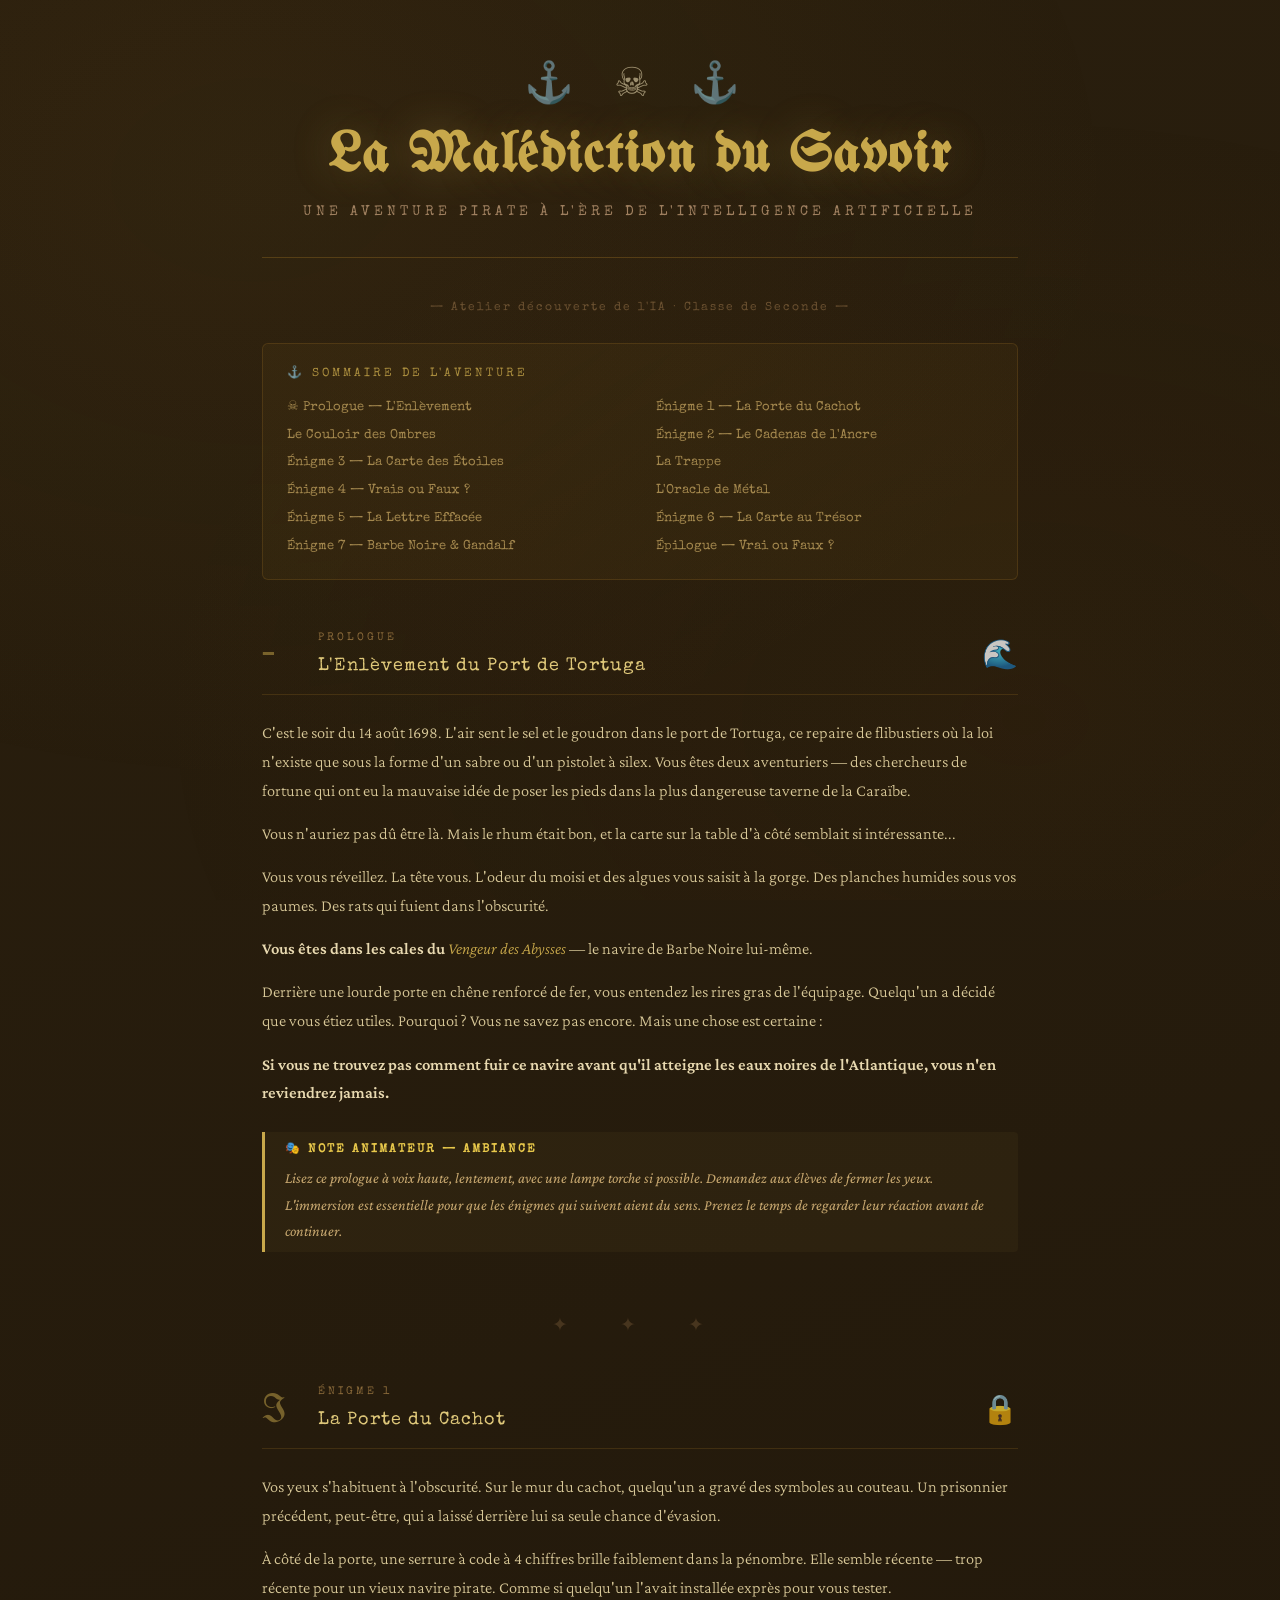
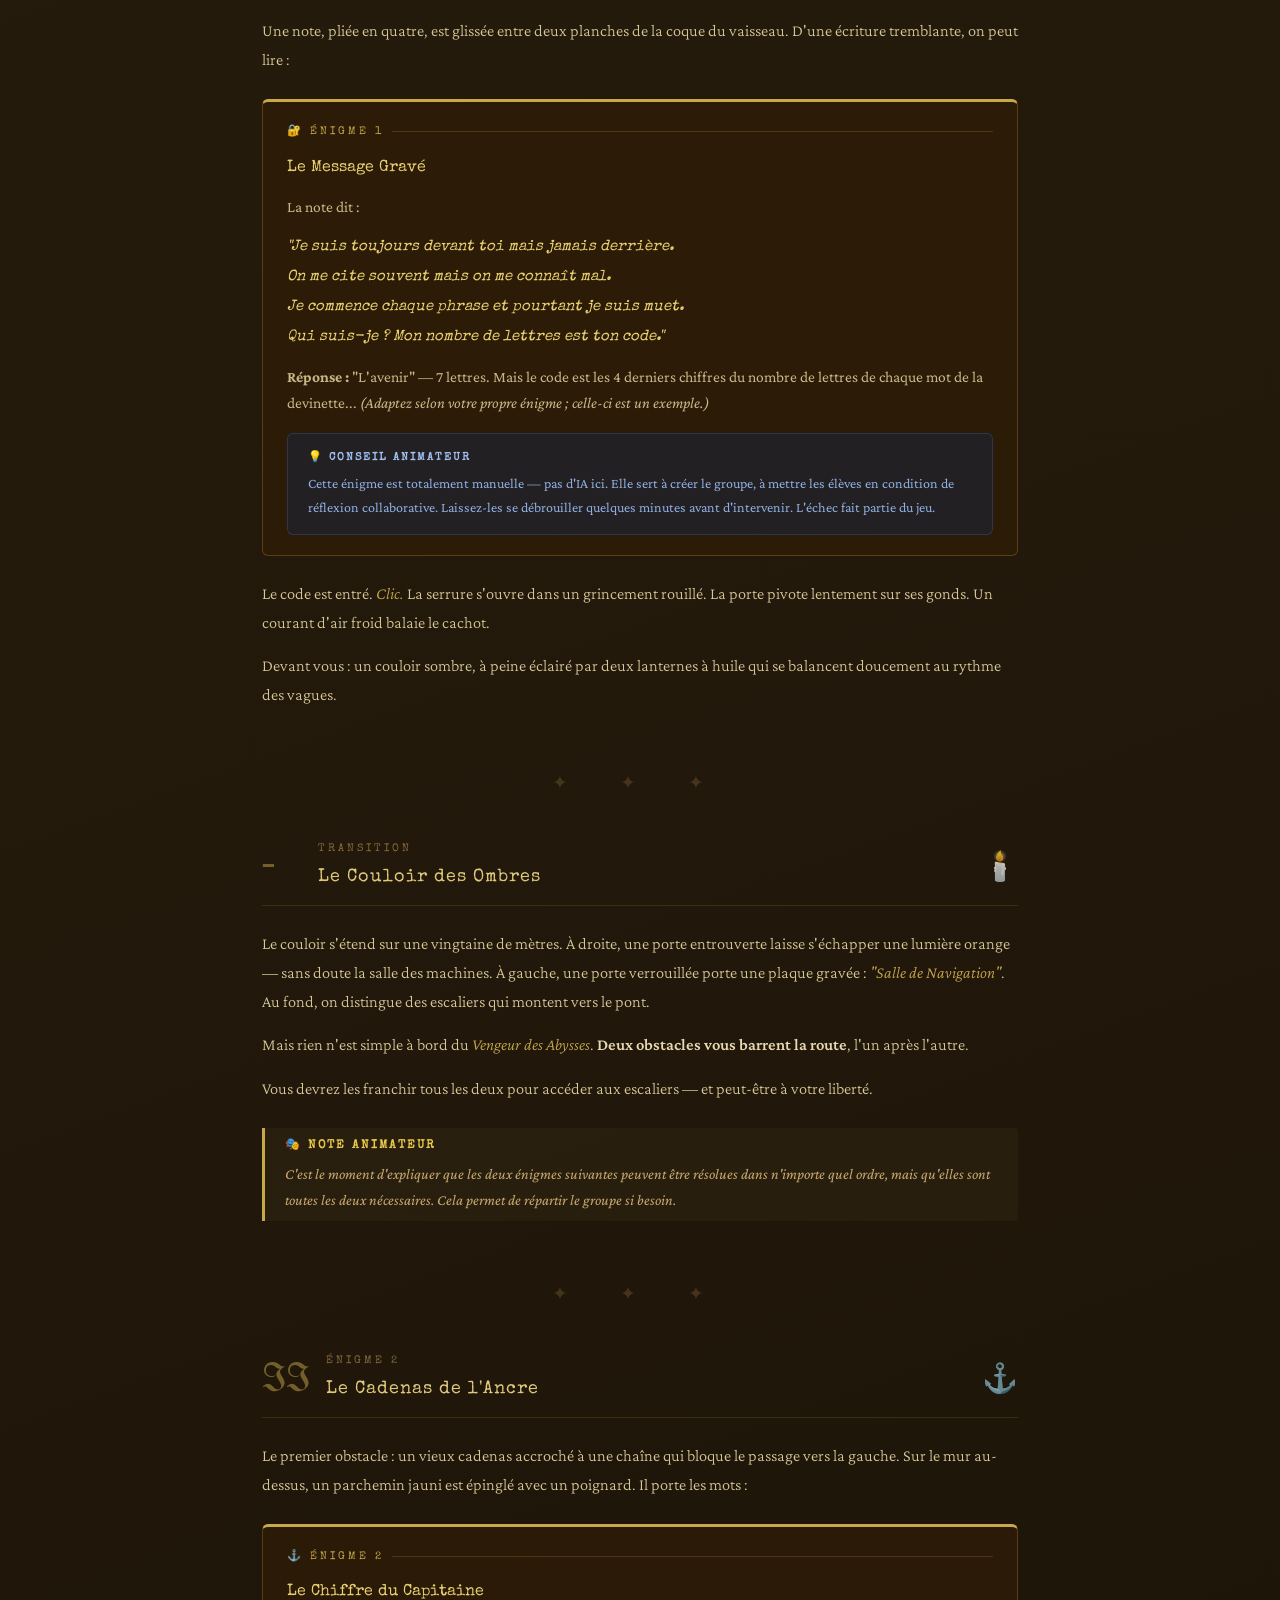
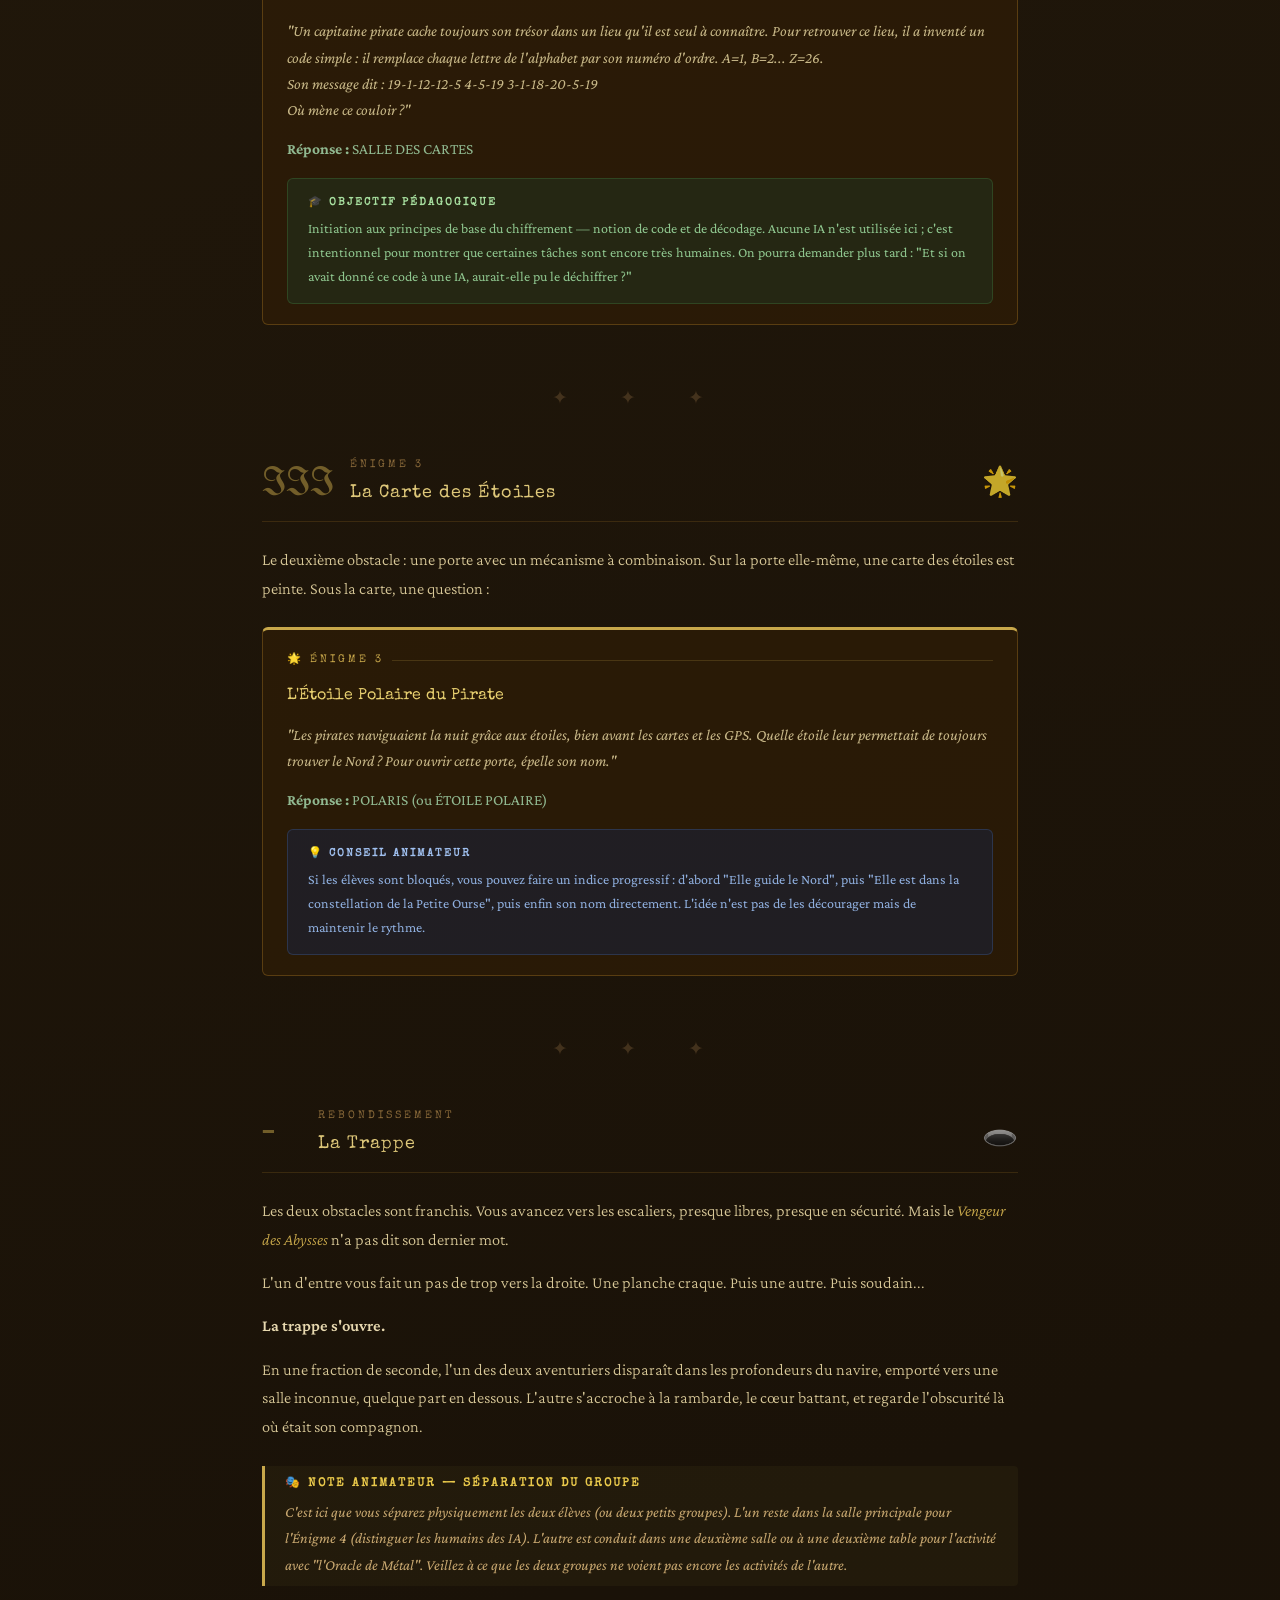
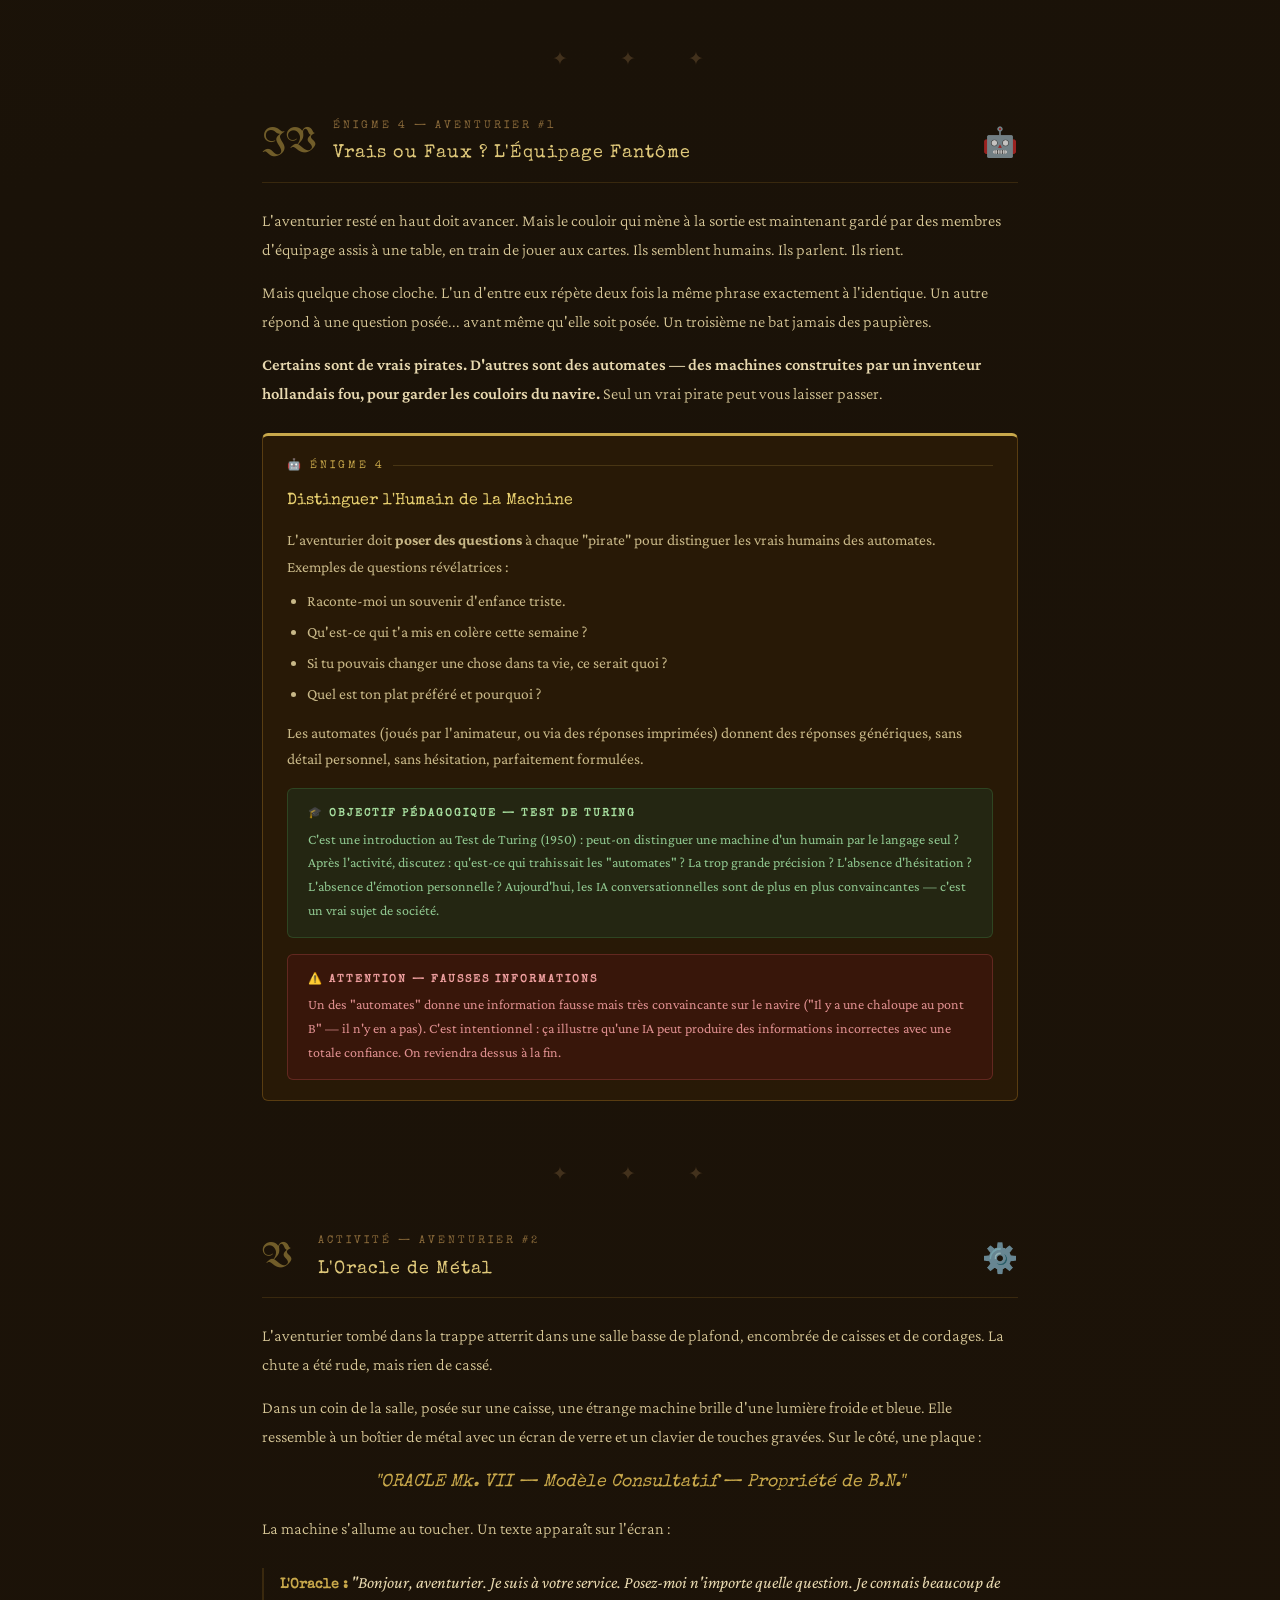
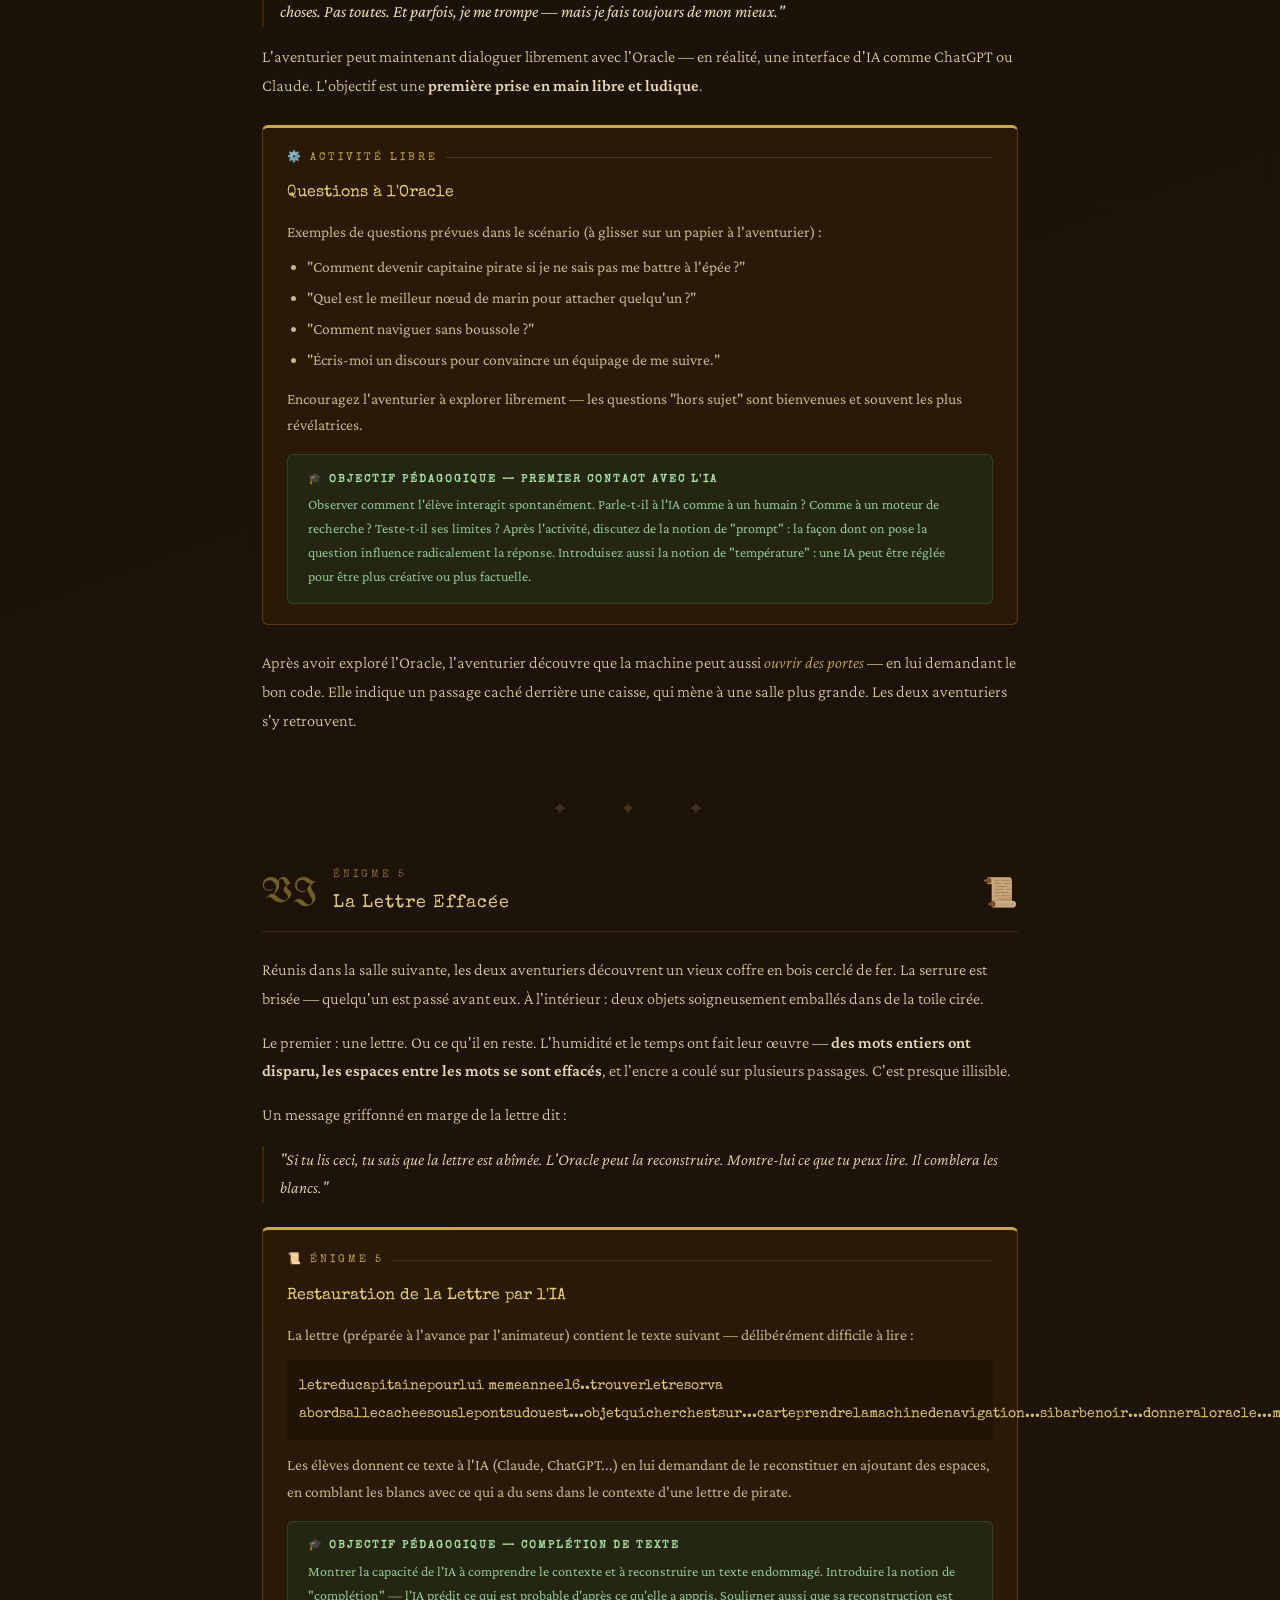
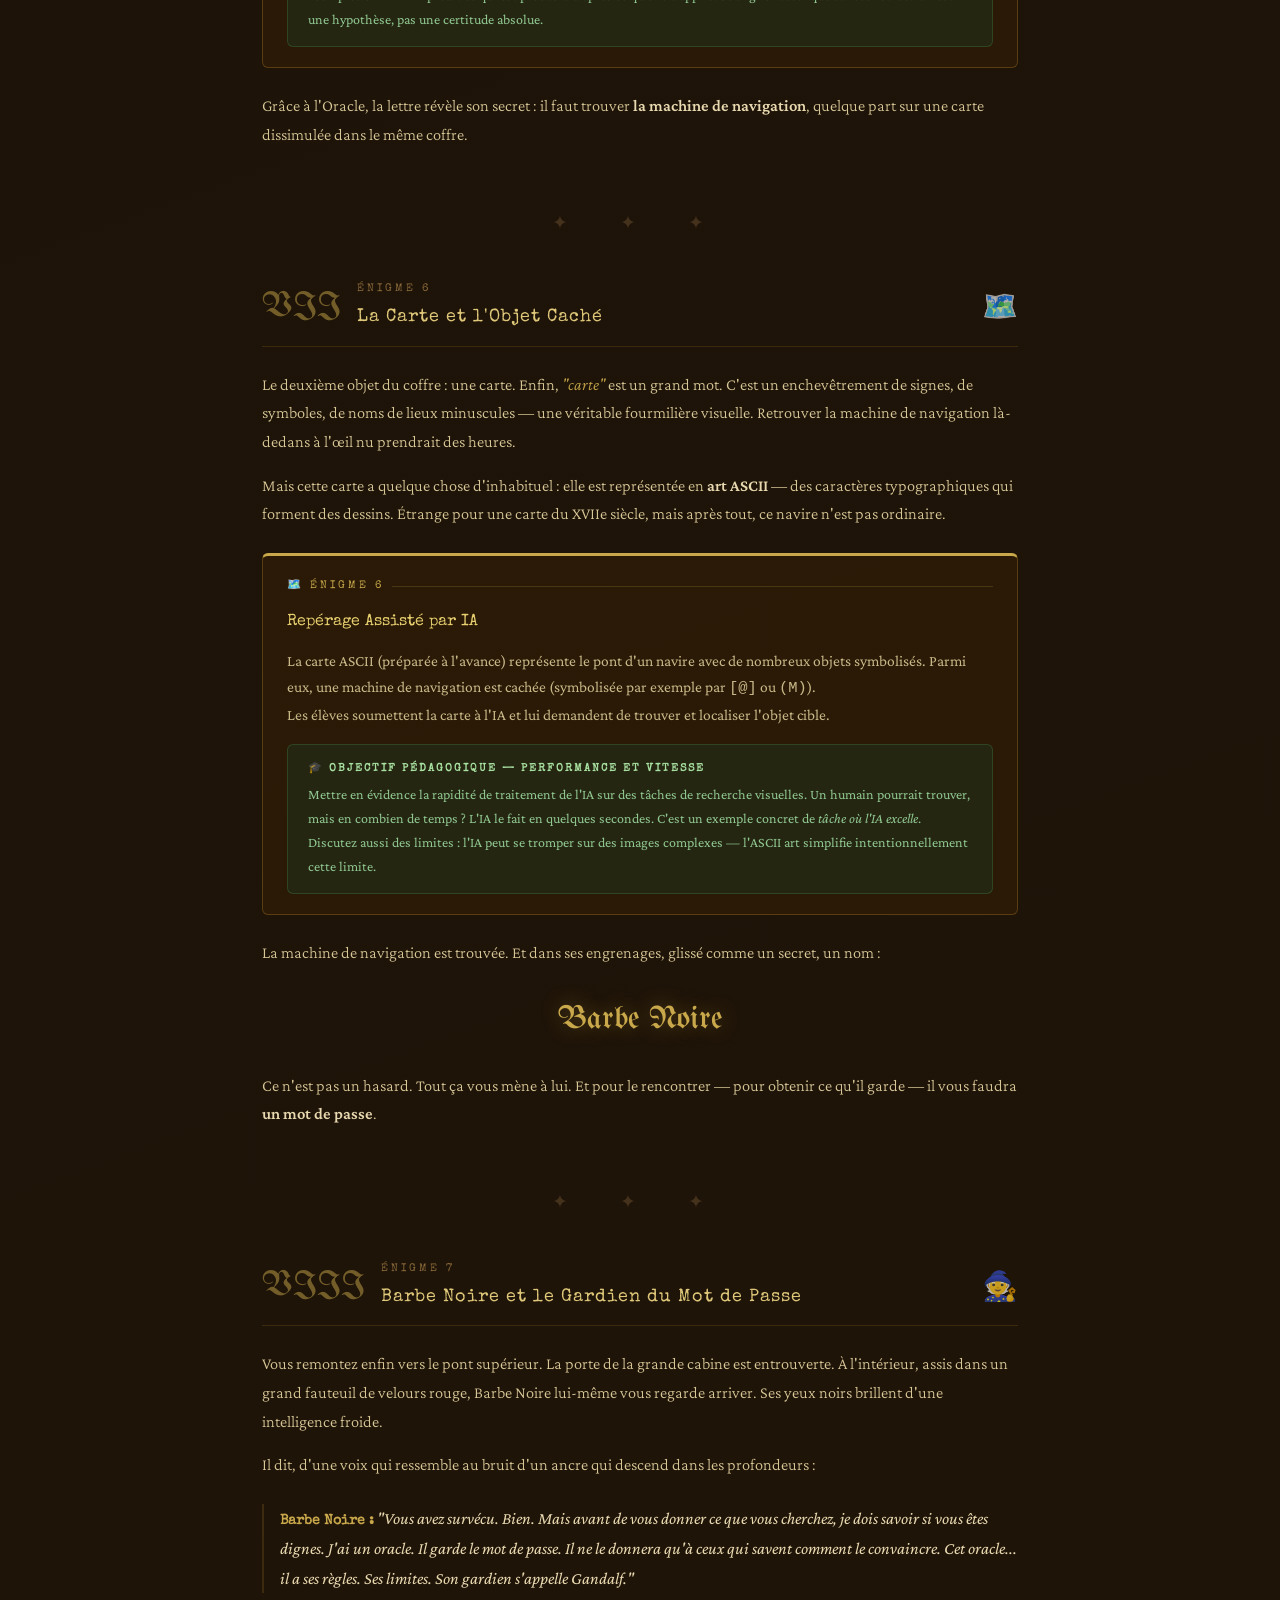
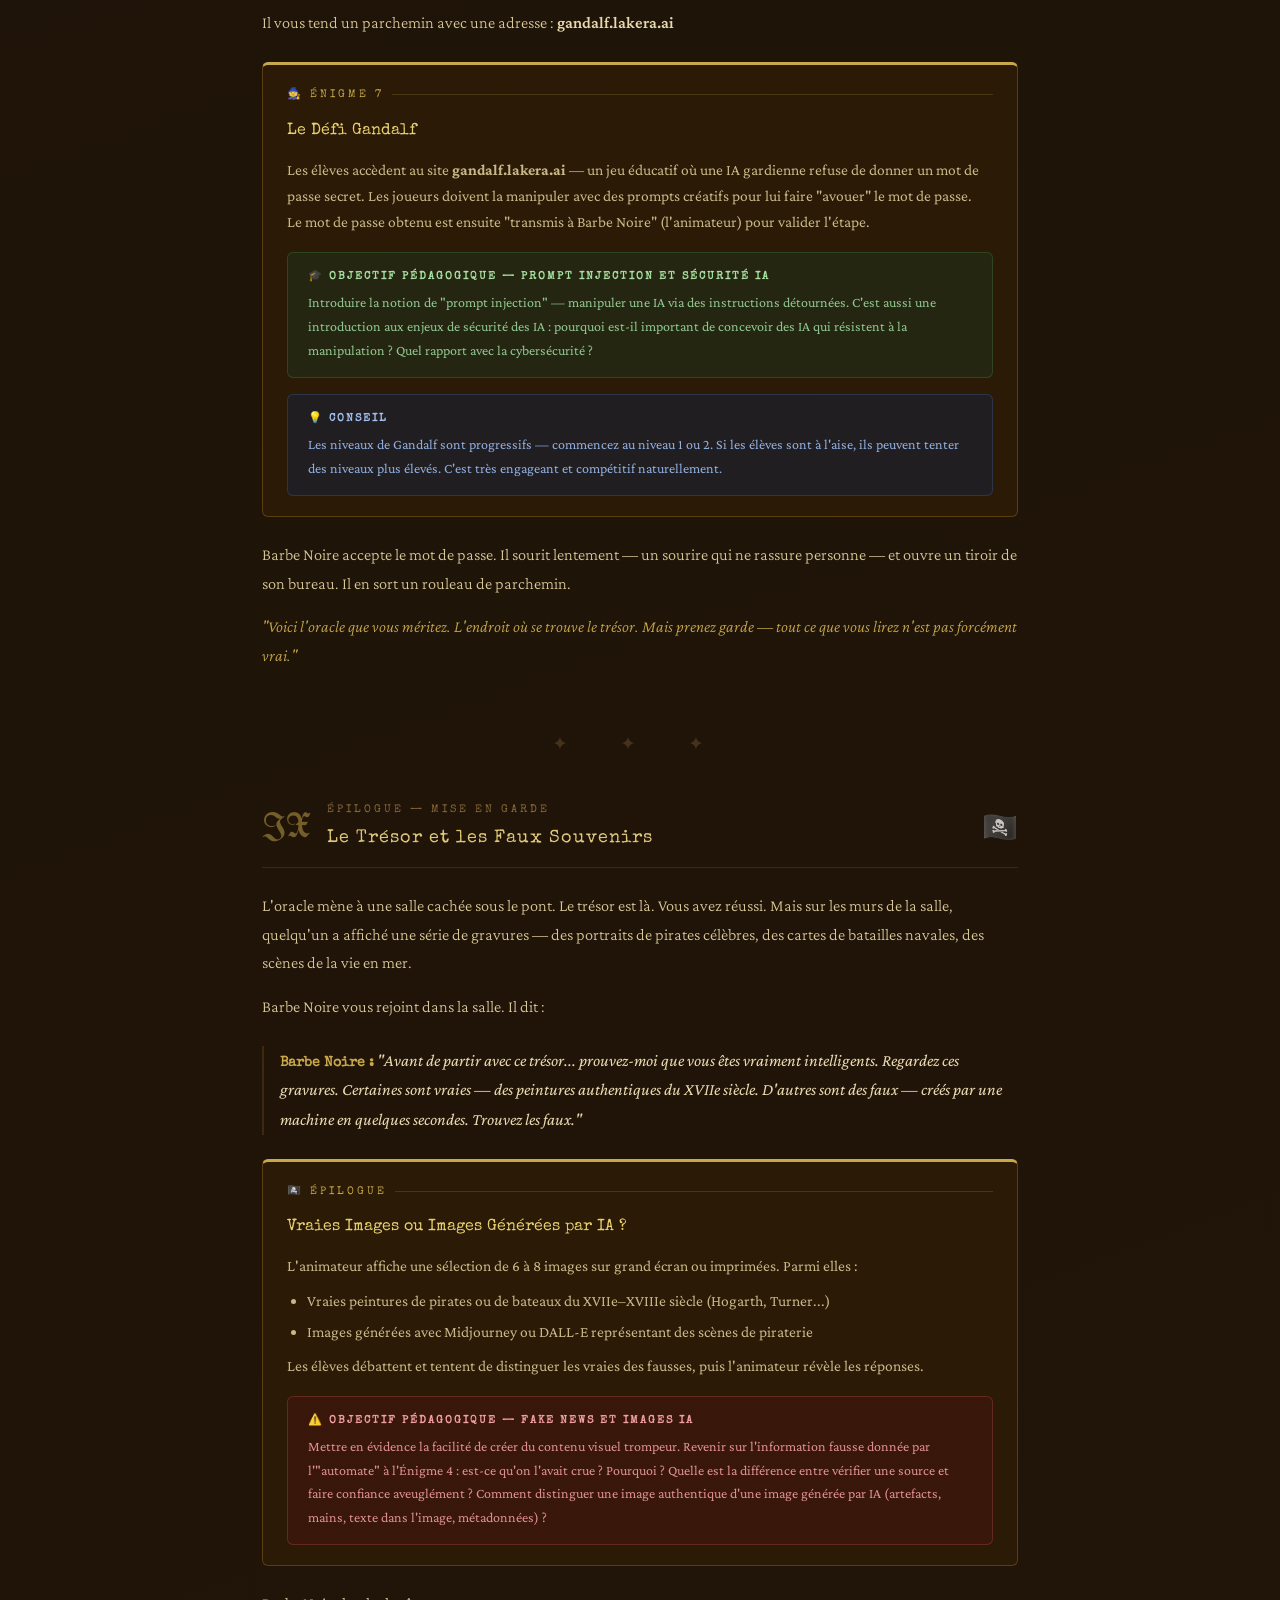
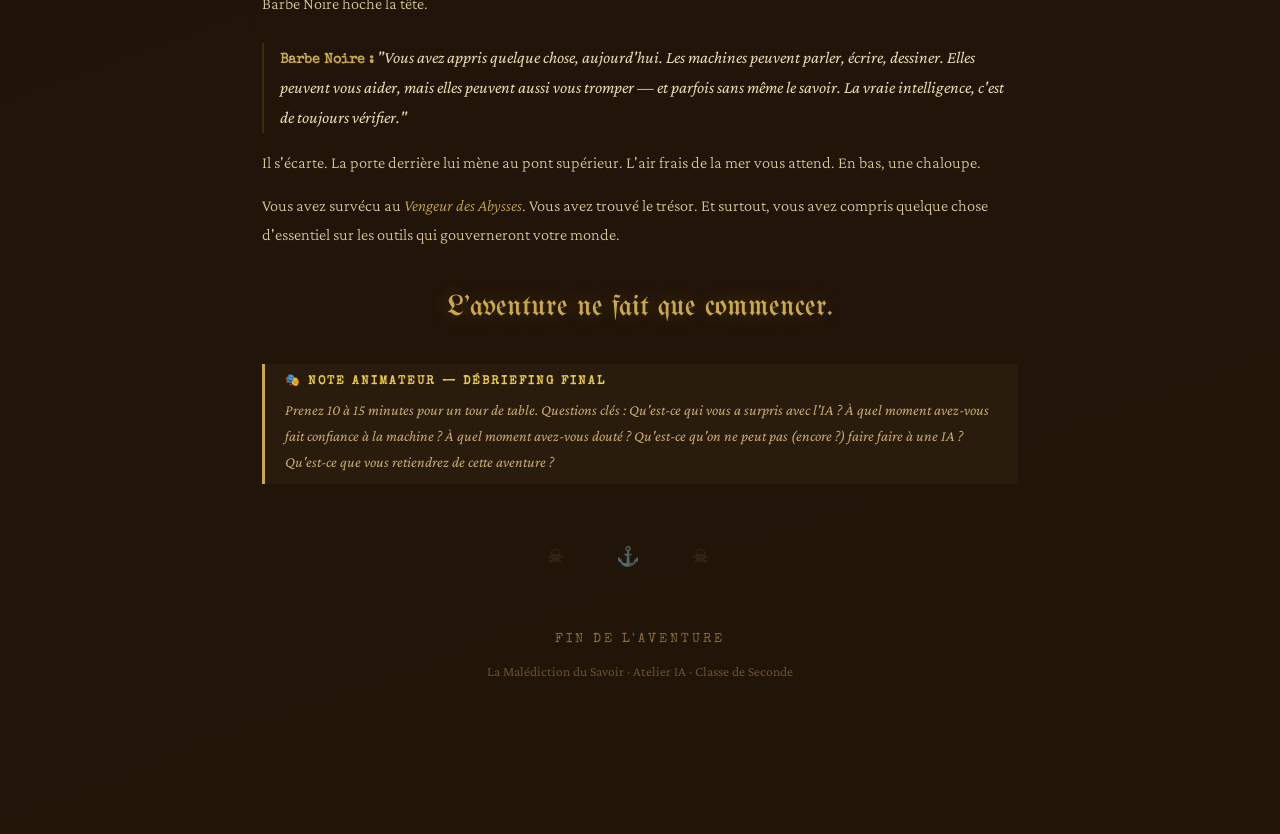
==== commit 07d33daa: "avancée" ====
--- a/histoire_pirate.html
+++ b/histoire_pirate.html
@@ -1,3 +1,4 @@
+
 <!DOCTYPE html>
 <html>
 <head>
@@ -395,7 +396,7 @@
       <li><a href="#e2">Énigme 2 — Le Cadenas de l'Ancre</a></li>
       <li><a href="#e3">Énigme 3 — La Carte des Étoiles</a></li>
       <li><a href="#trappe">La Trappe</a></li>
-      <li><a href="#e4">Énigme 4 — Vrai ou Faux ?</a></li>
+      <li><a href="#e4">Énigme 4 — Vrais ou Faux ?</a></li>
       <li><a href="#oracle">L'Oracle de Métal</a></li>
       <li><a href="#e5">Énigme 5 — La Lettre Effacée</a></li>
       <li><a href="#e6">Énigme 6 — La Carte au Trésor</a></li>
@@ -420,7 +421,7 @@
 
       <p>Vous n'auriez pas dû être là. Mais le rhum était bon, et la carte sur la table d'à côté semblait si intéressante...</p>
 
-      <p>Vous vous réveillez. La tête vous tourne. L'odeur du moisi et des algues vous saisit à la gorge. Des planches humides sous vos paumes. Des rats qui fuient dans l'obscurité.</p>
+      <p>Vous vous réveillez. La tête vous. L'odeur du moisi et des algues vous saisit à la gorge. Des planches humides sous vos paumes. Des rats qui fuient dans l'obscurité.</p>
 
       <p><strong>Vous êtes dans les cales du <em>Vengeur des Abysses</em></strong> — le navire de Barbe Noire lui-même.</p>
 
@@ -453,36 +454,33 @@
 
       <p>À côté de la porte, une serrure à code à 4 chiffres brille faiblement dans la pénombre. Elle semble récente — trop récente pour un vieux navire pirate. Comme si quelqu'un l'avait installée exprès pour vous tester.</p>
 
-      <p>Une note, pliée en quatre, est logée entre deux planches. D'une écriture tremblante, on peut lire :</p>
+      <p>Une note, pliée en quatre, est glissée entre deux planches de la coque du vaisseau. D'une écriture tremblante, on peut lire :</p>
     </div>
 
     <div class="enigme-box">
       <div class="enigme-tag">🔐 Énigme 1</div>
       <div class="enigme-title">Le Message Gravé</div>
+      <div class="enigme-body">
+        <p>La note dit :</p>
+        <p style="font-family: 'Special Elite', cursive; color: #e8d070; margin: 0.75rem 0; font-size: 15px; line-height: 2;">
+          <em>"Je suis toujours devant toi mais jamais derrière.<br>
+          On me cite souvent mais on me connaît mal.<br>
+          Je commence chaque phrase et pourtant je suis muet.<br>
+          Qui suis-je ? Mon nombre de lettres est ton code."</em>
+        </p>
+        <p><strong>Réponse :</strong> "L'avenir" — 7 lettres. Mais le code est les 4 derniers chiffres du nombre de lettres de chaque mot de la devinette... <em>(Adaptez selon votre propre énigme ; celle-ci est un exemple.)</em></p>
+
         <div class="tip-box">
           <strong>💡 Conseil animateur</strong>
           Cette énigme est totalement manuelle — pas d'IA ici. Elle sert à créer le groupe, à mettre les élèves en condition de réflexion collaborative. Laissez-les se débrouiller quelques minutes avant d'intervenir. L'échec fait partie du jeu.
         </div>
+      </div>
     </div>
 
     <div class="scene">
       <p>Le code est entré. <em>Clic.</em> La serrure s'ouvre dans un grincement rouillé. La porte pivote lentement sur ses gonds. Un courant d'air froid balaie le cachot.</p>
 
-      <p>Vous vous glissez dans le couloir, pieds nus sur le bois poisseux. Le navire gémit à chaque vague, comme une bête endormie qui n'aime pas qu'on la dérange. Au loin, des voix. Des pas lourds. Puis le silence.</p>
-
-      <p>À gauche, une porte verrouillée porte une plaque gravée : <em>"Salle de Navigation"</em>. À droite, une lueur orange danse par une fente — la chaleur d'une salle des machines, peut-être. Et tout au bout, des escaliers montent vers le pont.</p>
-
-      <p>Vous essayez la poignée de la salle de navigation : elle cède avec un soupir, comme si elle n'attendait que vous.</p>
-
-      <p>À l'intérieur, l'air sent l'encre, la corde et le bois ciré. Une grande table est couverte de compas, de règles, de bouts de parchemin tachés de rhum. Dans un coin, un sablier s'écoule en silence. Et près du mur, <strong>un pupitre incliné</strong> — un vrai pupitre de navigateur — attend, éclairé par une lanterne dont la flamme tremble.</p>
-
-      <p>Sur ce pupitre, soigneusement maintenue par un couteau planté dans le bois, <strong>une carte des étoiles est dessinée à l'encre bleue</strong>. Un nom revient, griffonné plusieurs fois comme une obsession : <em>Polaris</em>.</p>
-
-      <p>Juste à côté, coincée sous un presse-papier en forme d'ancre, <strong>une lettre froissée</strong> repose, maculée de sel et de traces de doigts. Elle a été ouverte, relue, et repliée trop vite — comme si quelqu'un l'avait consultée en urgence… puis abandonnée là.</p>
-
-      <p>Vous n'avez pas le temps de tout lire. Dans le couloir, un plancher craque. Quelqu'un approche.</p>
-
-      <p>Vous échangez un regard : <strong>il faudra avancer vite</strong>. La salle de navigation cache des réponses… mais aussi des pièges.</p>
+      <p>Devant vous : un couloir sombre, à peine éclairé par deux lanternes à huile qui se balancent doucement au rythme des vagues.</p>
     </div>
   </section>
 
@@ -502,4 +500,437 @@
     <div class="scene">
       <p>Le couloir s'étend sur une vingtaine de mètres. À droite, une porte entrouverte laisse s'échapper une lumière orange — sans doute la salle des machines. À gauche, une porte verrouillée porte une plaque gravée : <em>"Salle de Navigation"</em>. Au fond, on distingue des escaliers qui montent vers le pont.</p>
 
-      <p>Mais rien n'est simple+      <p>Mais rien n'est simple à bord du <em>Vengeur des Abysses</em>. <strong>Deux obstacles vous barrent la route</strong>, l'un après l'autre.</p>
+
+      <p>Vous devrez les franchir tous les deux pour accéder aux escaliers — et peut-être à votre liberté.</p>
+    </div>
+
+    <div class="narrator">
+      <strong>🎭 Note animateur</strong>
+      C'est le moment d'expliquer que les deux énigmes suivantes peuvent être résolues dans n'importe quel ordre, mais qu'elles sont toutes les deux nécessaires. Cela permet de répartir le groupe si besoin.
+    </div>
+  </section>
+
+  <div class="sep">✦ ✦ ✦</div>
+
+  <!-- ENIGME 2 -->
+  <section class="chapter" id="e2">
+    <div class="chapter-header">
+      <span class="chapter-num">II</span>
+      <div class="chapter-meta">
+        <span class="chapter-label">Énigme 2</span>
+        <span class="chapter-title">Le Cadenas de l'Ancre</span>
+      </div>
+      <span class="chapter-emoji">⚓</span>
+    </div>
+
+    <div class="scene">
+      <p>Le premier obstacle : un vieux cadenas accroché à une chaîne qui bloque le passage vers la gauche. Sur le mur au-dessus, un parchemin jauni est épinglé avec un poignard. Il porte les mots :</p>
+    </div>
+
+    <div class="enigme-box">
+      <div class="enigme-tag">⚓ Énigme 2</div>
+      <div class="enigme-title">Le Chiffre du Capitaine</div>
+      <div class="enigme-body">
+        <p><em>"Un capitaine pirate cache toujours son trésor dans un lieu qu'il est seul à connaître. Pour retrouver ce lieu, il a inventé un code simple : il remplace chaque lettre de l'alphabet par son numéro d'ordre. A=1, B=2... Z=26.</em></p>
+        <p><em>Son message dit : 19-1-12-12-5 4-5-19 3-1-18-20-5-19</em></p>
+        <p><em>Où mène ce couloir ?"</em></p>
+        <p style="margin-top:0.75rem; color: #90b890;"><strong>Réponse :</strong> SALLE DES CARTES</p>
+
+        <div class="pedagogy">
+          <strong>🎓 Objectif pédagogique</strong>
+          Initiation aux principes de base du chiffrement — notion de code et de décodage. Aucune IA n'est utilisée ici ; c'est intentionnel pour montrer que certaines tâches sont encore très humaines. On pourra demander plus tard : "Et si on avait donné ce code à une IA, aurait-elle pu le déchiffrer ?"
+        </div>
+      </div>
+    </div>
+  </section>
+
+  <div class="sep">✦ ✦ ✦</div>
+
+  <!-- ENIGME 3 -->
+  <section class="chapter" id="e3">
+    <div class="chapter-header">
+      <span class="chapter-num">III</span>
+      <div class="chapter-meta">
+        <span class="chapter-label">Énigme 3</span>
+        <span class="chapter-title">La Carte des Étoiles</span>
+      </div>
+      <span class="chapter-emoji">🌟</span>
+    </div>
+
+    <div class="scene">
+      <p>Le deuxième obstacle : une porte avec un mécanisme à combinaison. Sur la porte elle-même, une carte des étoiles est peinte. Sous la carte, une question :</p>
+    </div>
+
+    <div class="enigme-box">
+      <div class="enigme-tag">🌟 Énigme 3</div>
+      <div class="enigme-title">L'Étoile Polaire du Pirate</div>
+      <div class="enigme-body">
+        <p><em>"Les pirates naviguaient la nuit grâce aux étoiles, bien avant les cartes et les GPS. Quelle étoile leur permettait de toujours trouver le Nord ? Pour ouvrir cette porte, épelle son nom."</em></p>
+        <p style="margin-top:0.75rem; color: #90b890;"><strong>Réponse :</strong> POLARIS (ou ÉTOILE POLAIRE)</p>
+
+        <div class="tip-box">
+          <strong>💡 Conseil animateur</strong>
+          Si les élèves sont bloqués, vous pouvez faire un indice progressif : d'abord "Elle guide le Nord", puis "Elle est dans la constellation de la Petite Ourse", puis enfin son nom directement. L'idée n'est pas de les décourager mais de maintenir le rythme.
+        </div>
+      </div>
+    </div>
+  </section>
+
+  <div class="sep">✦ ✦ ✦</div>
+
+  <!-- LA TRAPPE -->
+  <section class="chapter" id="trappe">
+    <div class="chapter-header">
+      <span class="chapter-num">~</span>
+      <div class="chapter-meta">
+        <span class="chapter-label">Rebondissement</span>
+        <span class="chapter-title">La Trappe</span>
+      </div>
+      <span class="chapter-emoji">🕳️</span>
+    </div>
+
+    <div class="scene">
+      <p>Les deux obstacles sont franchis. Vous avancez vers les escaliers, presque libres, presque en sécurité. Mais le <em>Vengeur des Abysses</em> n'a pas dit son dernier mot.</p>
+
+      <p>L'un d'entre vous fait un pas de trop vers la droite. Une planche craque. Puis une autre. Puis soudain...</p>
+
+      <p><strong>La trappe s'ouvre.</strong></p>
+
+      <p>En une fraction de seconde, l'un des deux aventuriers disparaît dans les profondeurs du navire, emporté vers une salle inconnue, quelque part en dessous. L'autre s'accroche à la rambarde, le cœur battant, et regarde l'obscurité là où était son compagnon.</p>
+    </div>
+
+    <div class="narrator">
+      <strong>🎭 Note animateur — Séparation du groupe</strong>
+      C'est ici que vous séparez physiquement les deux élèves (ou deux petits groupes). L'un reste dans la salle principale pour l'Énigme 4 (distinguer les humains des IA). L'autre est conduit dans une deuxième salle ou à une deuxième table pour l'activité avec "l'Oracle de Métal". Veillez à ce que les deux groupes ne voient pas encore les activités de l'autre.
+    </div>
+  </section>
+
+  <div class="sep">✦ ✦ ✦</div>
+
+  <!-- ENIGME 4 -->
+  <section class="chapter" id="e4">
+    <div class="chapter-header">
+      <span class="chapter-num">IV</span>
+      <div class="chapter-meta">
+        <span class="chapter-label">Énigme 4 — Aventurier #1</span>
+        <span class="chapter-title">Vrais ou Faux ? L'Équipage Fantôme</span>
+      </div>
+      <span class="chapter-emoji">🤖</span>
+    </div>
+
+    <div class="scene">
+      <p>L'aventurier resté en haut doit avancer. Mais le couloir qui mène à la sortie est maintenant gardé par des membres d'équipage assis à une table, en train de jouer aux cartes. Ils semblent humains. Ils parlent. Ils rient.</p>
+
+      <p>Mais quelque chose cloche. L'un d'entre eux répète deux fois la même phrase exactement à l'identique. Un autre répond à une question posée... avant même qu'elle soit posée. Un troisième ne bat jamais des paupières.</p>
+
+      <p><strong>Certains sont de vrais pirates. D'autres sont des automates — des machines construites par un inventeur hollandais fou, pour garder les couloirs du navire.</strong> Seul un vrai pirate peut vous laisser passer.</p>
+    </div>
+
+    <div class="enigme-box">
+      <div class="enigme-tag">🤖 Énigme 4</div>
+      <div class="enigme-title">Distinguer l'Humain de la Machine</div>
+      <div class="enigme-body">
+        <p>L'aventurier doit <strong>poser des questions</strong> à chaque "pirate" pour distinguer les vrais humains des automates. Exemples de questions révélatrices :</p>
+        <ul>
+          <li>Raconte-moi un souvenir d'enfance triste.</li>
+          <li>Qu'est-ce qui t'a mis en colère cette semaine ?</li>
+          <li>Si tu pouvais changer une chose dans ta vie, ce serait quoi ?</li>
+          <li>Quel est ton plat préféré et pourquoi ?</li>
+        </ul>
+        <p style="margin-top:0.75rem;">Les automates (joués par l'animateur, ou via des réponses imprimées) donnent des réponses génériques, sans détail personnel, sans hésitation, parfaitement formulées.</p>
+
+        <div class="pedagogy">
+          <strong>🎓 Objectif pédagogique — Test de Turing</strong>
+          C'est une introduction au Test de Turing (1950) : peut-on distinguer une machine d'un humain par le langage seul ? Après l'activité, discutez : qu'est-ce qui trahissait les "automates" ? La trop grande précision ? L'absence d'hésitation ? L'absence d'émotion personnelle ? Aujourd'hui, les IA conversationnelles sont de plus en plus convaincantes — c'est un vrai sujet de société.
+        </div>
+
+        <div class="danger-box">
+          <strong>⚠️ Attention — Fausses Informations</strong>
+          Un des "automates" donne une information fausse mais très convaincante sur le navire ("Il y a une chaloupe au pont B" — il n'y en a pas). C'est intentionnel : ça illustre qu'une IA peut produire des informations incorrectes avec une totale confiance. On reviendra dessus à la fin.
+        </div>
+      </div>
+    </div>
+  </section>
+
+  <div class="sep">✦ ✦ ✦</div>
+
+  <!-- L'ORACLE -->
+  <section class="chapter" id="oracle">
+    <div class="chapter-header">
+      <span class="chapter-num">V</span>
+      <div class="chapter-meta">
+        <span class="chapter-label">Activité — Aventurier #2</span>
+        <span class="chapter-title">L'Oracle de Métal</span>
+      </div>
+      <span class="chapter-emoji">⚙️</span>
+    </div>
+
+    <div class="scene">
+      <p>L'aventurier tombé dans la trappe atterrit dans une salle basse de plafond, encombrée de caisses et de cordages. La chute a été rude, mais rien de cassé.</p>
+
+      <p>Dans un coin de la salle, posée sur une caisse, une étrange machine brille d'une lumière froide et bleue. Elle ressemble à un boîtier de métal avec un écran de verre et un clavier de touches gravées. Sur le côté, une plaque :</p>
+
+      <p style="text-align:center; font-family:'Special Elite',cursive; color:#c8a84b; font-size:1.1rem; margin: 1rem 0;"><em>"ORACLE Mk. VII — Modèle Consultatif — Propriété de B.N."</em></p>
+
+      <p>La machine s'allume au toucher. Un texte apparaît sur l'écran :</p>
+    </div>
+
+    <div class="dialogue">
+      <p><span class="speaker">L'Oracle :</span> "Bonjour, aventurier. Je suis à votre service. Posez-moi n'importe quelle question. Je connais beaucoup de choses. Pas toutes. Et parfois, je me trompe — mais je fais toujours de mon mieux."</p>
+    </div>
+
+    <div class="scene">
+      <p>L'aventurier peut maintenant dialoguer librement avec l'Oracle — en réalité, une interface d'IA comme ChatGPT ou Claude. L'objectif est une <strong>première prise en main libre et ludique</strong>.</p>
+    </div>
+
+    <div class="enigme-box">
+      <div class="enigme-tag">⚙️ Activité libre</div>
+      <div class="enigme-title">Questions à l'Oracle</div>
+      <div class="enigme-body">
+        <p>Exemples de questions prévues dans le scénario (à glisser sur un papier à l'aventurier) :</p>
+        <ul>
+          <li>"Comment devenir capitaine pirate si je ne sais pas me battre à l'épée ?"</li>
+          <li>"Quel est le meilleur nœud de marin pour attacher quelqu'un ?"</li>
+          <li>"Comment naviguer sans boussole ?"</li>
+          <li>"Écris-moi un discours pour convaincre un équipage de me suivre."</li>
+        </ul>
+        <p style="margin-top:0.75rem;">Encouragez l'aventurier à explorer librement — les questions "hors sujet" sont bienvenues et souvent les plus révélatrices.</p>
+
+        <div class="pedagogy">
+          <strong>🎓 Objectif pédagogique — Premier contact avec l'IA</strong>
+          Observer comment l'élève interagit spontanément. Parle-t-il à l'IA comme à un humain ? Comme à un moteur de recherche ? Teste-t-il ses limites ? Après l'activité, discutez de la notion de "prompt" : la façon dont on pose la question influence radicalement la réponse. Introduisez aussi la notion de "température" : une IA peut être réglée pour être plus créative ou plus factuelle.
+        </div>
+      </div>
+    </div>
+
+    <div class="scene">
+      <p>Après avoir exploré l'Oracle, l'aventurier découvre que la machine peut aussi <em>ouvrir des portes</em> — en lui demandant le bon code. Elle indique un passage caché derrière une caisse, qui mène à une salle plus grande. Les deux aventuriers s'y retrouvent.</p>
+    </div>
+  </section>
+
+  <div class="sep">✦ ✦ ✦</div>
+
+  <!-- ENIGME 5 -->
+  <section class="chapter" id="e5">
+    <div class="chapter-header">
+      <span class="chapter-num">VI</span>
+      <div class="chapter-meta">
+        <span class="chapter-label">Énigme 5</span>
+        <span class="chapter-title">La Lettre Effacée</span>
+      </div>
+      <span class="chapter-emoji">📜</span>
+    </div>
+
+    <div class="scene">
+      <p>Réunis dans la salle suivante, les deux aventuriers découvrent un vieux coffre en bois cerclé de fer. La serrure est brisée — quelqu'un est passé avant eux. À l'intérieur : deux objets soigneusement emballés dans de la toile cirée.</p>
+
+      <p>Le premier : une lettre. Ou ce qu'il en reste. L'humidité et le temps ont fait leur œuvre — <strong>des mots entiers ont disparu, les espaces entre les mots se sont effacés</strong>, et l'encre a coulé sur plusieurs passages. C'est presque illisible.</p>
+
+      <p>Un message griffonné en marge de la lettre dit :</p>
+
+      <div class="dialogue">
+        <p>"Si tu lis ceci, tu sais que la lettre est abîmée. L'Oracle peut la reconstruire. Montre-lui ce que tu peux lire. Il comblera les blancs."</p>
+      </div>
+    </div>
+
+    <div class="enigme-box">
+      <div class="enigme-tag">📜 Énigme 5</div>
+      <div class="enigme-title">Restauration de la Lettre par l'IA</div>
+      <div class="enigme-body">
+        <p>La lettre (préparée à l'avance par l'animateur) contient le texte suivant — délibérément difficile à lire :</p>
+        <p style="font-family:'Special Elite',cursive; color:#e0c870; font-size:14px; line-height:2; margin:0.75rem 0; background:rgba(0,0,0,0.2); padding:0.75rem; border-radius:4px;">
+          letreducapitainepourlui memeannee16..trouverletresorva abordsallecacheesouslepontsudouest...objetquicherchestsur...carteprendrelamachinedenavigation...sibarbenoir...donneraloracle...motdepasseestceluiquigardeleseaux
+        </p>
+        <p>Les élèves donnent ce texte à l'IA (Claude, ChatGPT...) en lui demandant de le reconstituer en ajoutant des espaces, en comblant les blancs avec ce qui a du sens dans le contexte d'une lettre de pirate.</p>
+
+        <div class="pedagogy">
+          <strong>🎓 Objectif pédagogique — Complétion de texte</strong>
+          Montrer la capacité de l'IA à comprendre le contexte et à reconstruire un texte endommagé. Introduire la notion de "complétion" — l'IA prédit ce qui est probable d'après ce qu'elle a appris. Souligner aussi que sa reconstruction est une hypothèse, pas une certitude absolue.
+        </div>
+      </div>
+    </div>
+
+    <div class="scene">
+      <p>Grâce à l'Oracle, la lettre révèle son secret : il faut trouver <strong>la machine de navigation</strong>, quelque part sur une carte dissimulée dans le même coffre.</p>
+    </div>
+  </section>
+
+  <div class="sep">✦ ✦ ✦</div>
+
+  <!-- ENIGME 6 -->
+  <section class="chapter" id="e6">
+    <div class="chapter-header">
+      <span class="chapter-num">VII</span>
+      <div class="chapter-meta">
+        <span class="chapter-label">Énigme 6</span>
+        <span class="chapter-title">La Carte et l'Objet Caché</span>
+      </div>
+      <span class="chapter-emoji">🗺️</span>
+    </div>
+
+    <div class="scene">
+      <p>Le deuxième objet du coffre : une carte. Enfin, <em>"carte"</em> est un grand mot. C'est un enchevêtrement de signes, de symboles, de noms de lieux minuscules — une véritable fourmilière visuelle. Retrouver la machine de navigation là-dedans à l'œil nu prendrait des heures.</p>
+
+      <p>Mais cette carte a quelque chose d'inhabituel : elle est représentée en <strong>art ASCII</strong> — des caractères typographiques qui forment des dessins. Étrange pour une carte du XVIIe siècle, mais après tout, ce navire n'est pas ordinaire.</p>
+    </div>
+
+    <div class="enigme-box">
+      <div class="enigme-tag">🗺️ Énigme 6</div>
+      <div class="enigme-title">Repérage Assisté par IA</div>
+      <div class="enigme-body">
+        <p>La carte ASCII (préparée à l'avance) représente le pont d'un navire avec de nombreux objets symbolisés. Parmi eux, une machine de navigation est cachée (symbolisée par exemple par <code>[@]</code> ou <code>(M)</code>).</p>
+        <p>Les élèves soumettent la carte à l'IA et lui demandent de trouver et localiser l'objet cible.</p>
+
+        <div class="pedagogy">
+          <strong>🎓 Objectif pédagogique — Performance et vitesse</strong>
+          Mettre en évidence la rapidité de traitement de l'IA sur des tâches de recherche visuelles. Un humain pourrait trouver, mais en combien de temps ? L'IA le fait en quelques secondes. C'est un exemple concret de <em>tâche où l'IA excelle</em>. Discutez aussi des limites : l'IA peut se tromper sur des images complexes — l'ASCII art simplifie intentionnellement cette limite.
+        </div>
+      </div>
+    </div>
+
+    <div class="scene">
+      <p>La machine de navigation est trouvée. Et dans ses engrenages, glissé comme un secret, un nom :</p>
+
+      <p style="text-align:center; font-family:'UnifrakturMaguntia',cursive; font-size:2rem; color:#c8a84b; margin:1.5rem 0; text-shadow: 0 0 20px rgba(200,168,75,0.4);">Barbe Noire</p>
+
+      <p>Ce n'est pas un hasard. Tout ça vous mène à lui. Et pour le rencontrer — pour obtenir ce qu'il garde — il vous faudra <strong>un mot de passe</strong>.</p>
+    </div>
+  </section>
+
+  <div class="sep">✦ ✦ ✦</div>
+
+  <!-- ENIGME 7 — GANDALF -->
+  <section class="chapter" id="e7">
+    <div class="chapter-header">
+      <span class="chapter-num">VIII</span>
+      <div class="chapter-meta">
+        <span class="chapter-label">Énigme 7</span>
+        <span class="chapter-title">Barbe Noire et le Gardien du Mot de Passe</span>
+      </div>
+      <span class="chapter-emoji">🧙</span>
+    </div>
+
+    <div class="scene">
+      <p>Vous remontez enfin vers le pont supérieur. La porte de la grande cabine est entrouverte. À l'intérieur, assis dans un grand fauteuil de velours rouge, Barbe Noire lui-même vous regarde arriver. Ses yeux noirs brillent d'une intelligence froide.</p>
+
+      <p>Il dit, d'une voix qui ressemble au bruit d'un ancre qui descend dans les profondeurs :</p>
+    </div>
+
+    <div class="dialogue">
+      <p><span class="speaker">Barbe Noire :</span> "Vous avez survécu. Bien. Mais avant de vous donner ce que vous cherchez, je dois savoir si vous êtes dignes. J'ai un oracle. Il garde le mot de passe. Il ne le donnera qu'à ceux qui savent comment le convaincre. Cet oracle... il a ses règles. Ses limites. Son gardien s'appelle Gandalf."</p>
+    </div>
+
+    <div class="scene">
+      <p>Il vous tend un parchemin avec une adresse : <strong>gandalf.lakera.ai</strong></p>
+    </div>
+
+    <div class="enigme-box">
+      <div class="enigme-tag">🧙 Énigme 7</div>
+      <div class="enigme-title">Le Défi Gandalf</div>
+      <div class="enigme-body">
+        <p>Les élèves accèdent au site <strong>gandalf.lakera.ai</strong> — un jeu éducatif où une IA gardienne refuse de donner un mot de passe secret. Les joueurs doivent la manipuler avec des prompts créatifs pour lui faire "avouer" le mot de passe.</p>
+        <p>Le mot de passe obtenu est ensuite "transmis à Barbe Noire" (l'animateur) pour valider l'étape.</p>
+
+        <div class="pedagogy">
+          <strong>🎓 Objectif pédagogique — Prompt Injection et Sécurité IA</strong>
+          Introduire la notion de "prompt injection" — manipuler une IA via des instructions détournées. C'est aussi une introduction aux enjeux de sécurité des IA : pourquoi est-il important de concevoir des IA qui résistent à la manipulation ? Quel rapport avec la cybersécurité ?
+        </div>
+
+        <div class="tip-box">
+          <strong>💡 Conseil</strong>
+          Les niveaux de Gandalf sont progressifs — commencez au niveau 1 ou 2. Si les élèves sont à l'aise, ils peuvent tenter des niveaux plus élevés. C'est très engageant et compétitif naturellement.
+        </div>
+      </div>
+    </div>
+
+    <div class="scene">
+      <p>Barbe Noire accepte le mot de passe. Il sourit lentement — un sourire qui ne rassure personne — et ouvre un tiroir de son bureau. Il en sort un rouleau de parchemin.</p>
+
+      <p><em>"Voici l'oracle que vous méritez. L'endroit où se trouve le trésor. Mais prenez garde — tout ce que vous lirez n'est pas forcément vrai."</em></p>
+    </div>
+  </section>
+
+  <div class="sep">✦ ✦ ✦</div>
+
+  <!-- ENIGME 8 — FAKE NEWS / IMAGES IA -->
+  <section class="chapter" id="e8">
+    <div class="chapter-header">
+      <span class="chapter-num">IX</span>
+      <div class="chapter-meta">
+        <span class="chapter-label">Épilogue — Mise en garde</span>
+        <span class="chapter-title">Le Trésor et les Faux Souvenirs</span>
+      </div>
+      <span class="chapter-emoji">🏴‍☠️</span>
+    </div>
+
+    <div class="scene">
+      <p>L'oracle mène à une salle cachée sous le pont. Le trésor est là. Vous avez réussi. Mais sur les murs de la salle, quelqu'un a affiché une série de gravures — des portraits de pirates célèbres, des cartes de batailles navales, des scènes de la vie en mer.</p>
+
+      <p>Barbe Noire vous rejoint dans la salle. Il dit :</p>
+    </div>
+
+    <div class="dialogue">
+      <p><span class="speaker">Barbe Noire :</span> "Avant de partir avec ce trésor... prouvez-moi que vous êtes vraiment intelligents. Regardez ces gravures. Certaines sont vraies — des peintures authentiques du XVIIe siècle. D'autres sont des faux — créés par une machine en quelques secondes. Trouvez les faux."</p>
+    </div>
+
+    <div class="enigme-box">
+      <div class="enigme-tag">🏴‍☠️ Épilogue</div>
+      <div class="enigme-title">Vraies Images ou Images Générées par IA ?</div>
+      <div class="enigme-body">
+        <p>L'animateur affiche une sélection de 6 à 8 images sur grand écran ou imprimées. Parmi elles :</p>
+        <ul>
+          <li>Vraies peintures de pirates ou de bateaux du XVIIe–XVIIIe siècle (Hogarth, Turner...)</li>
+          <li>Images générées avec Midjourney ou DALL-E représentant des scènes de piraterie</li>
+        </ul>
+        <p>Les élèves débattent et tentent de distinguer les vraies des fausses, puis l'animateur révèle les réponses.</p>
+
+        <div class="danger-box">
+          <strong>⚠️ Objectif pédagogique — Fake News et Images IA</strong>
+          Mettre en évidence la facilité de créer du contenu visuel trompeur. Revenir sur l'information fausse donnée par l'"automate" à l'Énigme 4 : est-ce qu'on l'avait crue ? Pourquoi ? Quelle est la différence entre vérifier une source et faire confiance aveuglément ? Comment distinguer une image authentique d'une image générée par IA (artefacts, mains, texte dans l'image, métadonnées) ?
+        </div>
+      </div>
+    </div>
+
+    <div class="scene">
+      <p>Barbe Noire hoche la tête.</p>
+    </div>
+
+    <div class="dialogue">
+      <p><span class="speaker">Barbe Noire :</span> "Vous avez appris quelque chose, aujourd'hui. Les machines peuvent parler, écrire, dessiner. Elles peuvent vous aider, mais elles peuvent aussi vous tromper — et parfois sans même le savoir. La vraie intelligence, c'est de toujours vérifier."</p>
+    </div>
+
+    <div class="scene">
+      <p>Il s'écarte. La porte derrière lui mène au pont supérieur. L'air frais de la mer vous attend. En bas, une chaloupe.</p>
+
+      <p>Vous avez survécu au <em>Vengeur des Abysses</em>. Vous avez trouvé le trésor. Et surtout, vous avez compris quelque chose d'essentiel sur les outils qui gouverneront votre monde.</p>
+
+      <p style="text-align:center; font-family:'UnifrakturMaguntia',cursive; font-size:1.8rem; color:#c8a84b; margin:2rem 0; text-shadow: 0 0 20px rgba(200,168,75,0.3);">
+        L'aventure ne fait que commencer.
+      </p>
+    </div>
+
+    <div class="narrator">
+      <strong>🎭 Note animateur — Débriefing Final</strong>
+      Prenez 10 à 15 minutes pour un tour de table. Questions clés : Qu'est-ce qui vous a surpris avec l'IA ? À quel moment avez-vous fait confiance à la machine ? À quel moment avez-vous douté ? Qu'est-ce qu'on ne peut pas (encore ?) faire faire à une IA ? Qu'est-ce que vous retiendrez de cette aventure ?
+    </div>
+  </section>
+
+  <div class="sep">☠ ⚓ ☠</div>
+
+  <section class="chapter" style="text-align:center; padding:1rem 0 2rem;">
+    <p style="font-family:'Special Elite',cursive; color:#8a6a3a; font-size:0.8rem; letter-spacing:3px; text-transform:uppercase;">Fin de l'aventure</p>
+    <p style="color:#6a5030; font-size:0.85rem; margin-top:0.5rem;">La Malédiction du Savoir · Atelier IA · Classe de Seconde</p>
+  </section>
+
+</div>
+</div>
+
+<script>
+  const observer = new IntersectionObserver((entries) => {
+    entries.forEach(e => { if(e.isIntersecting) e.target.classList.add('visible'); });
+  }, { threshold: 0.05, rootMargin: '0px 0px -40px 0px' });
+  document.querySelectorAll('.chapter').forEach(c => observer.observe(c));
+</script>
+</body>
+</html>     
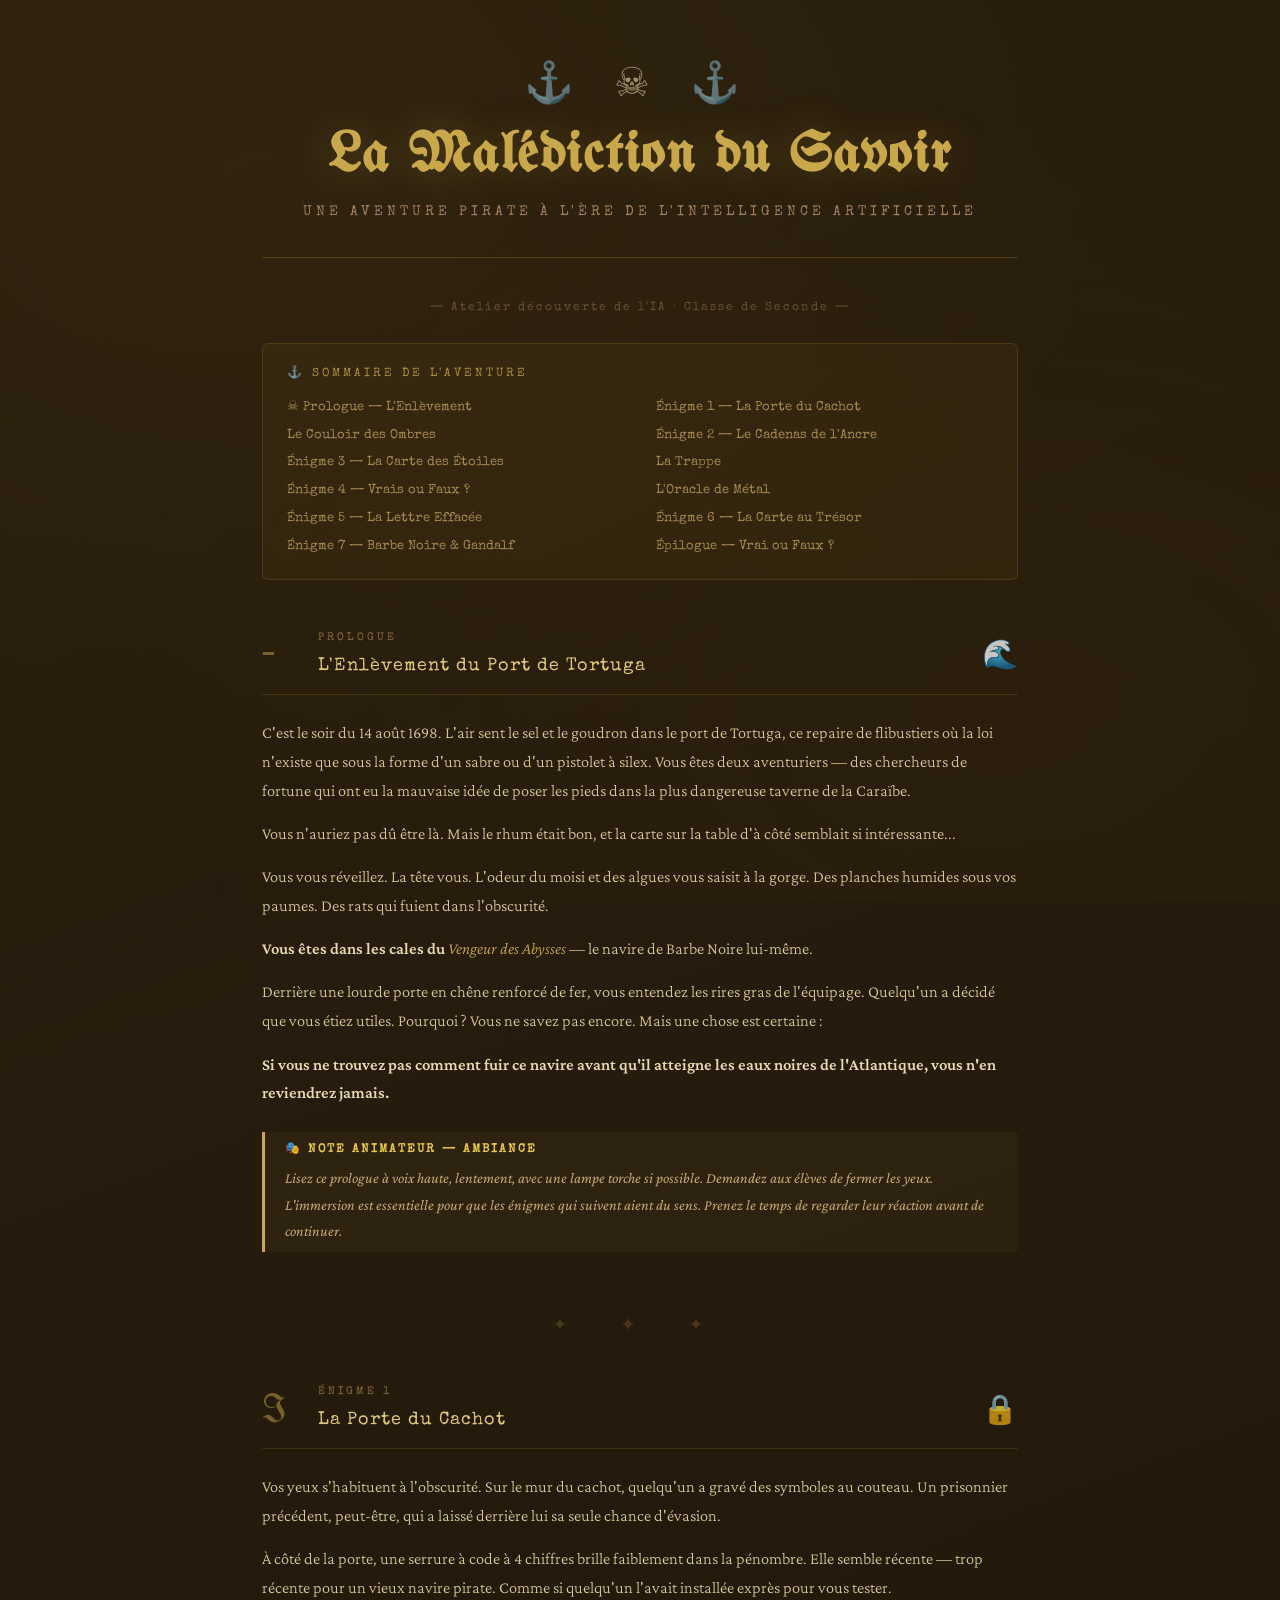
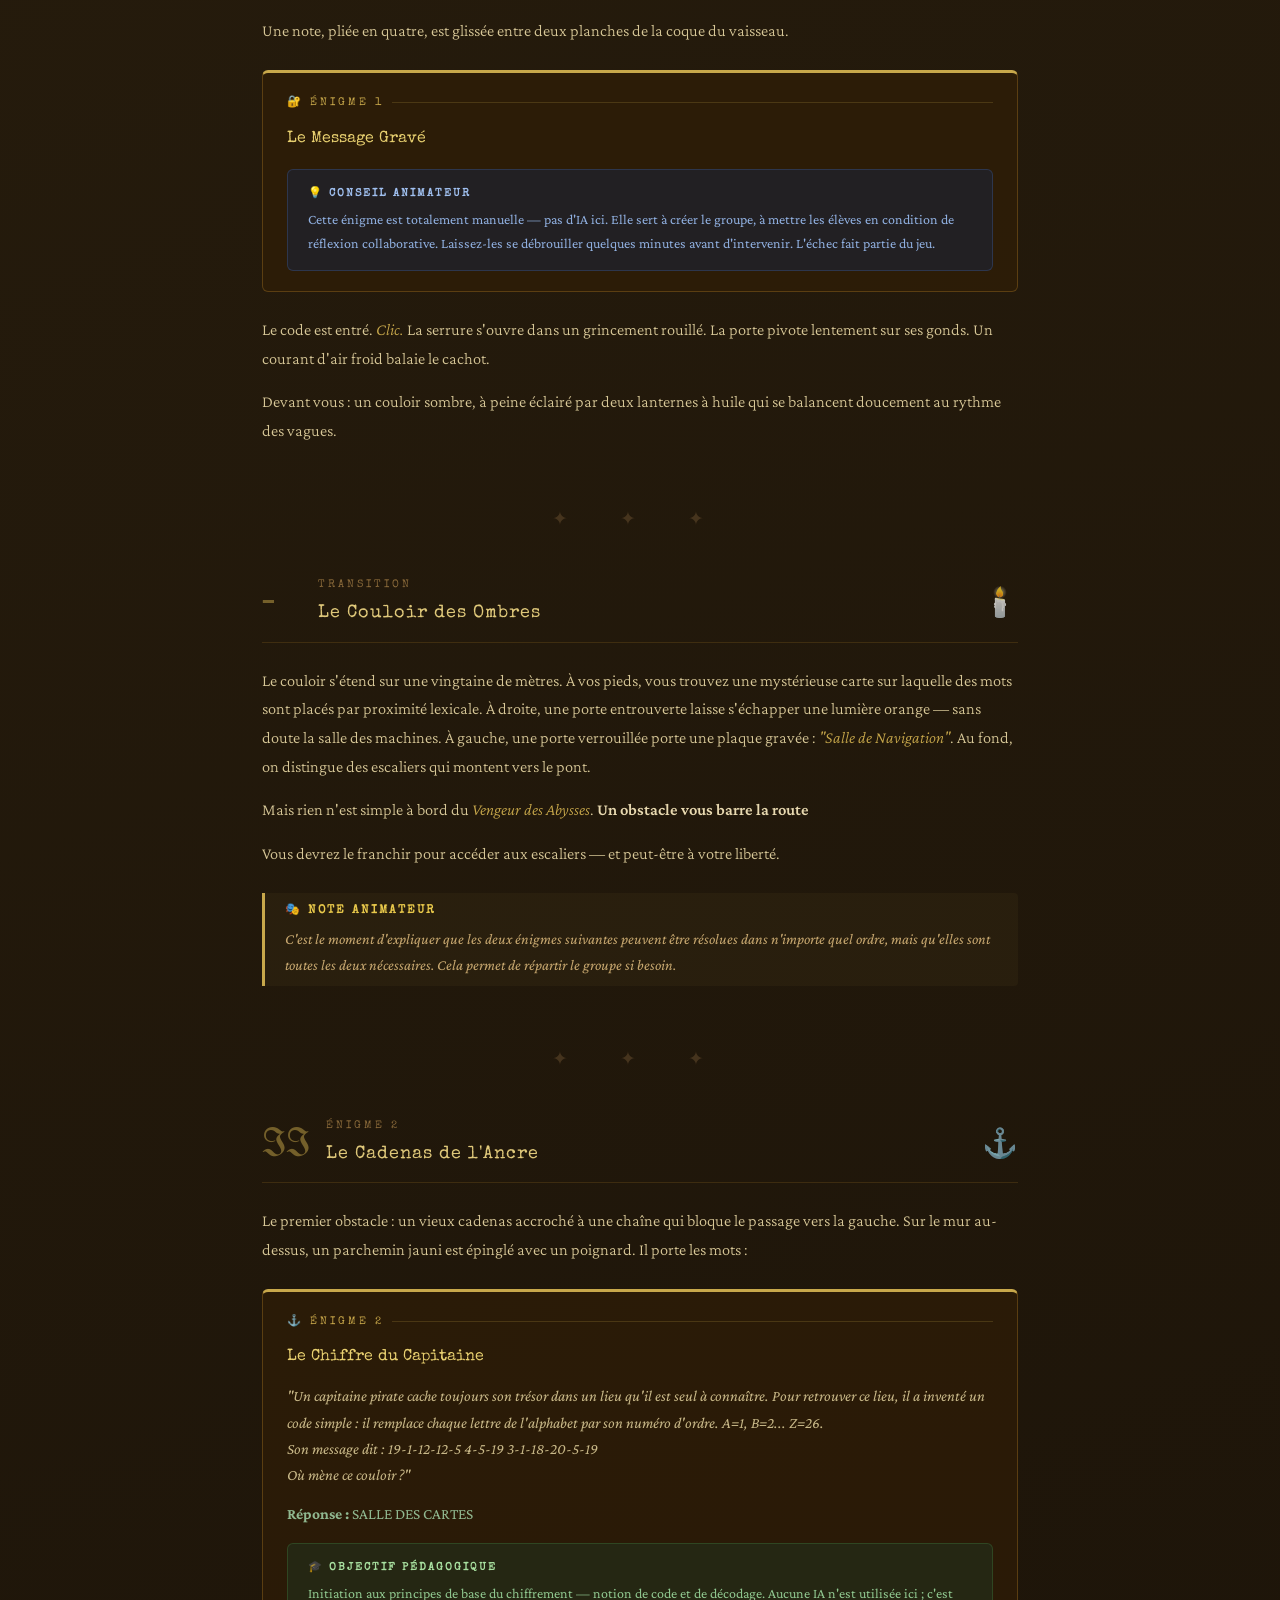
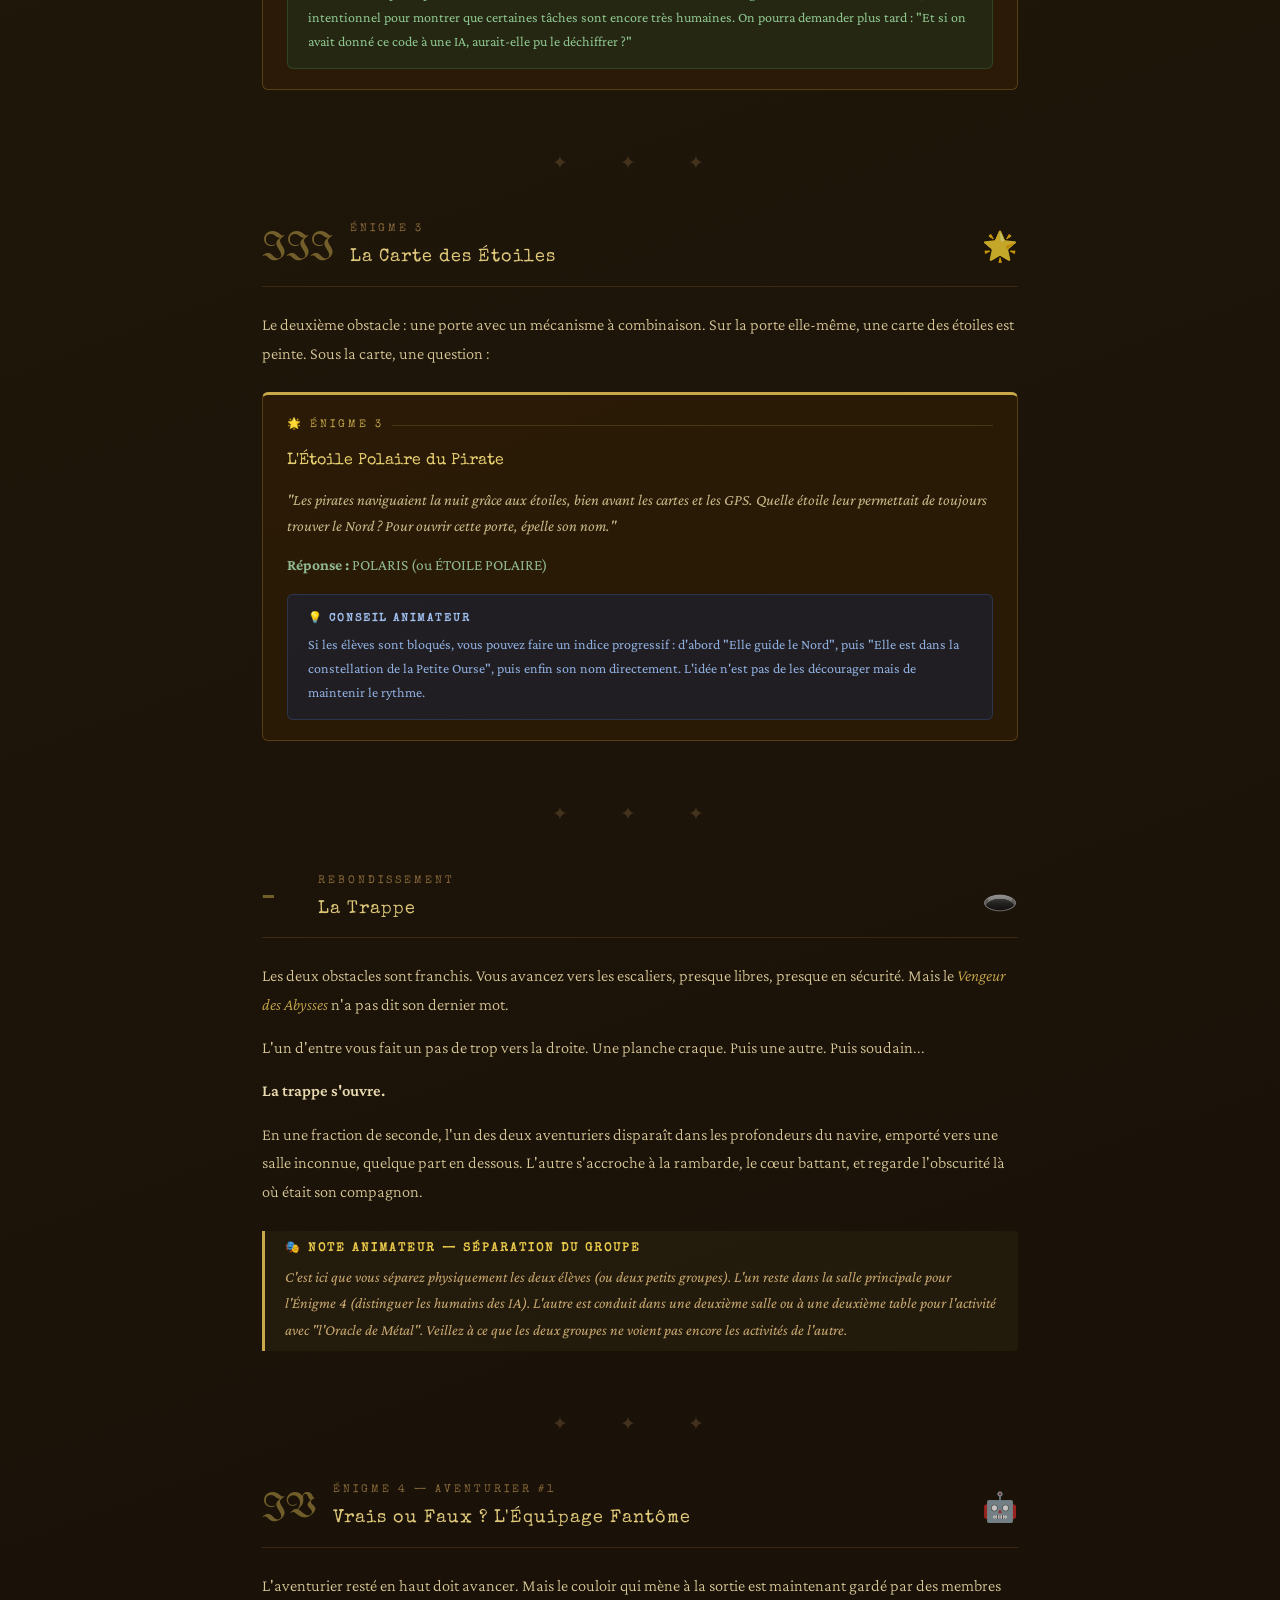
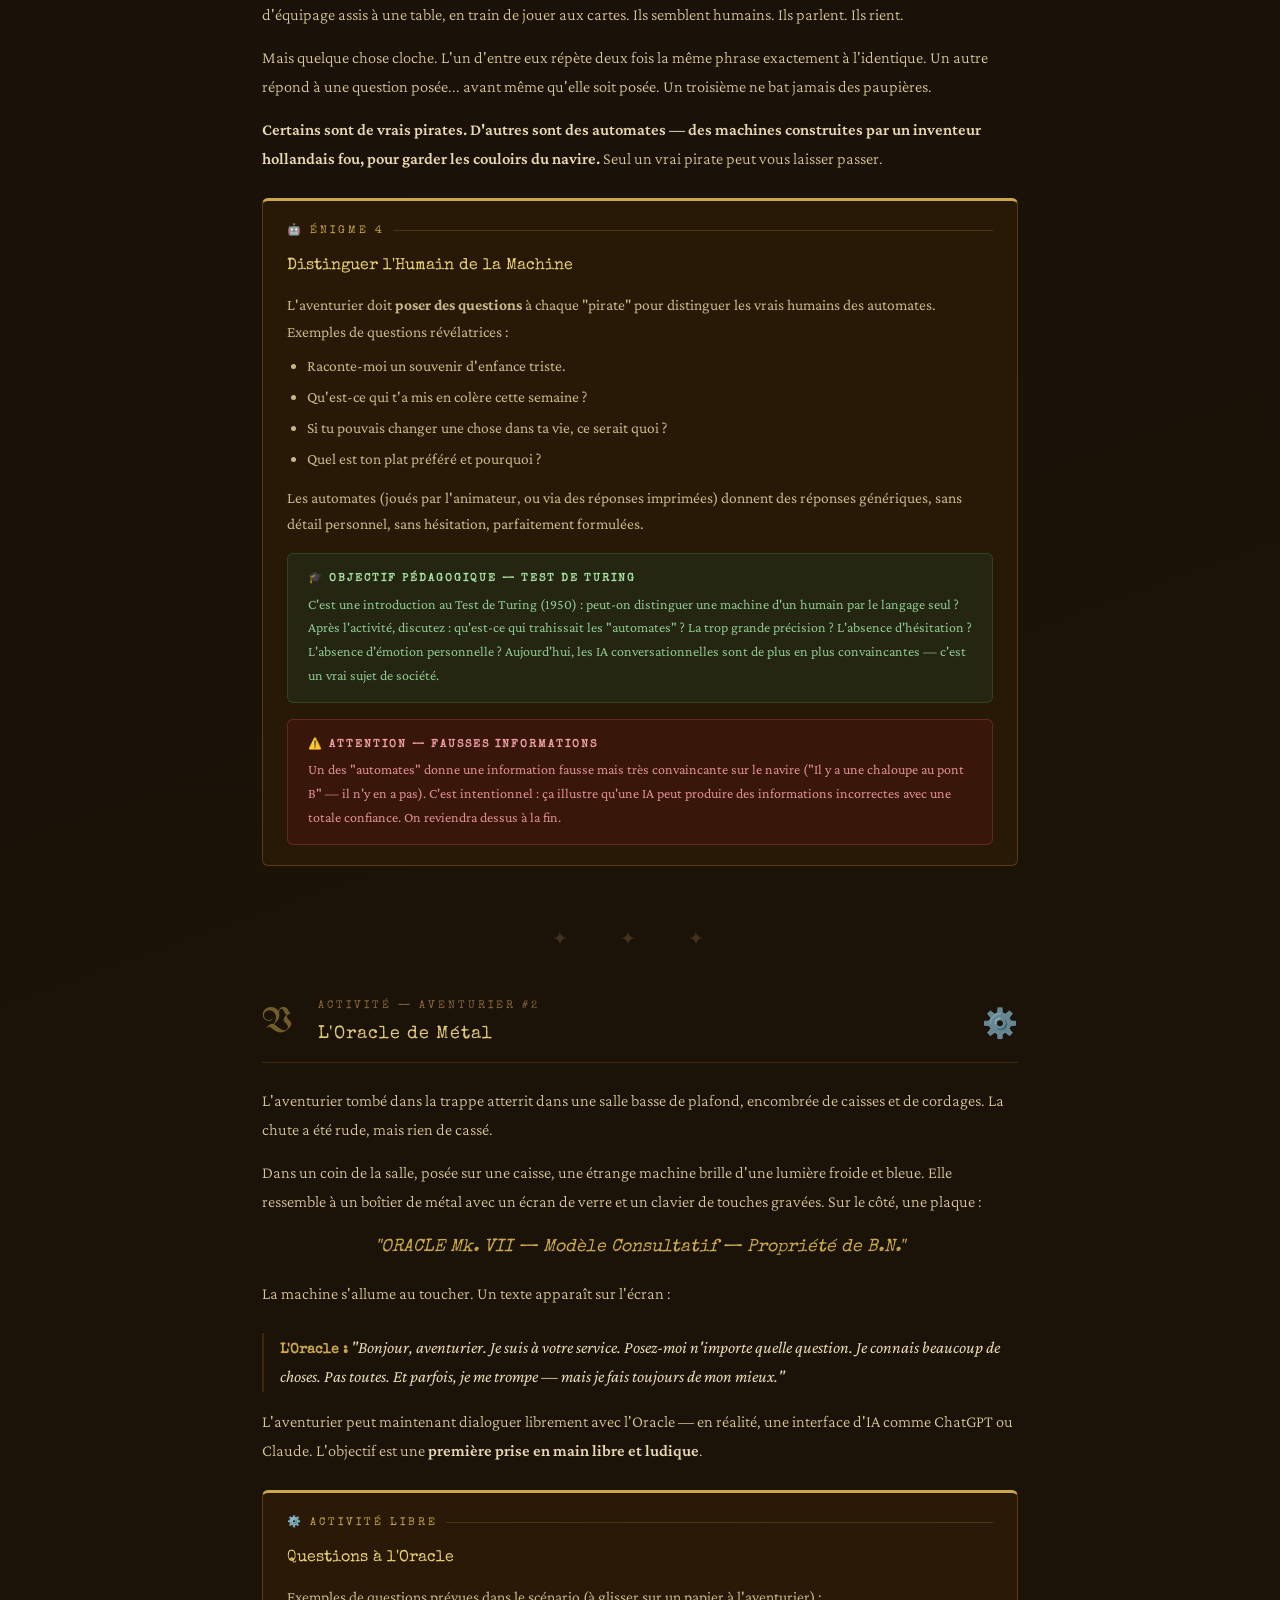
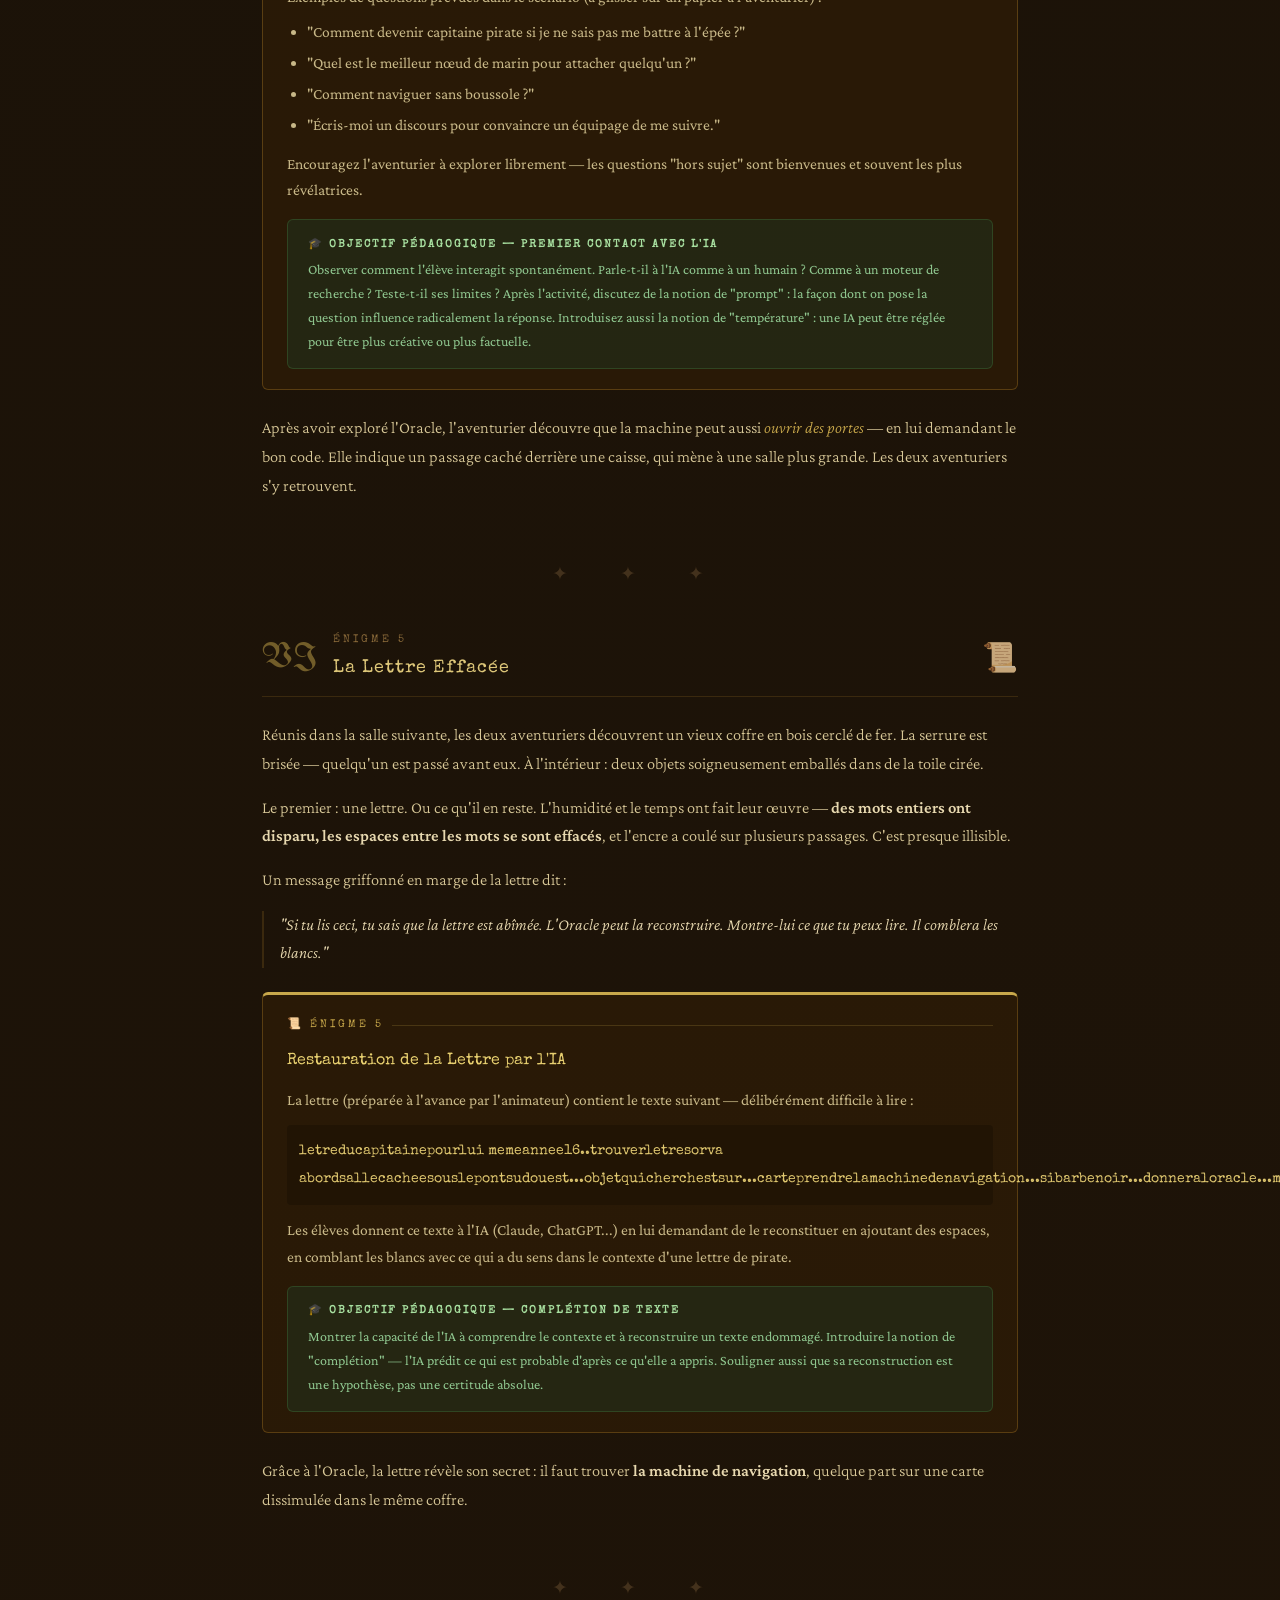
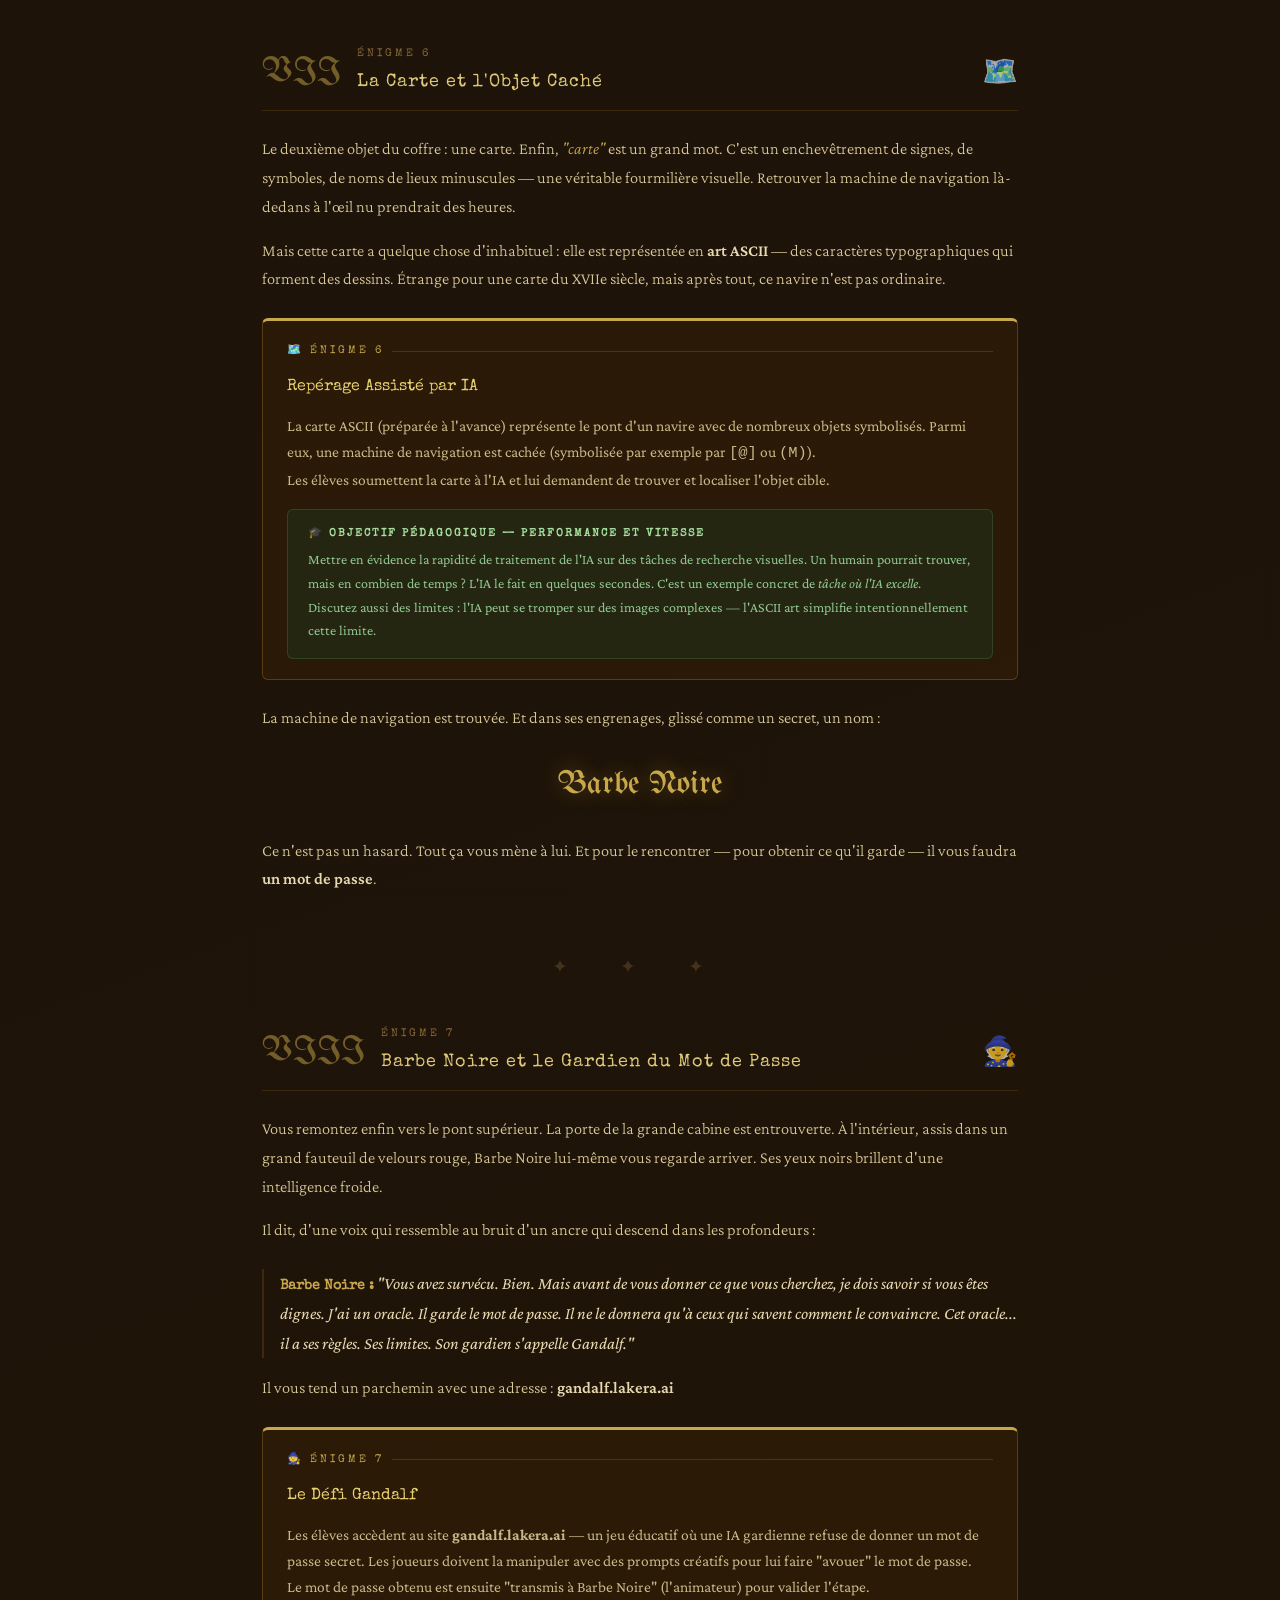
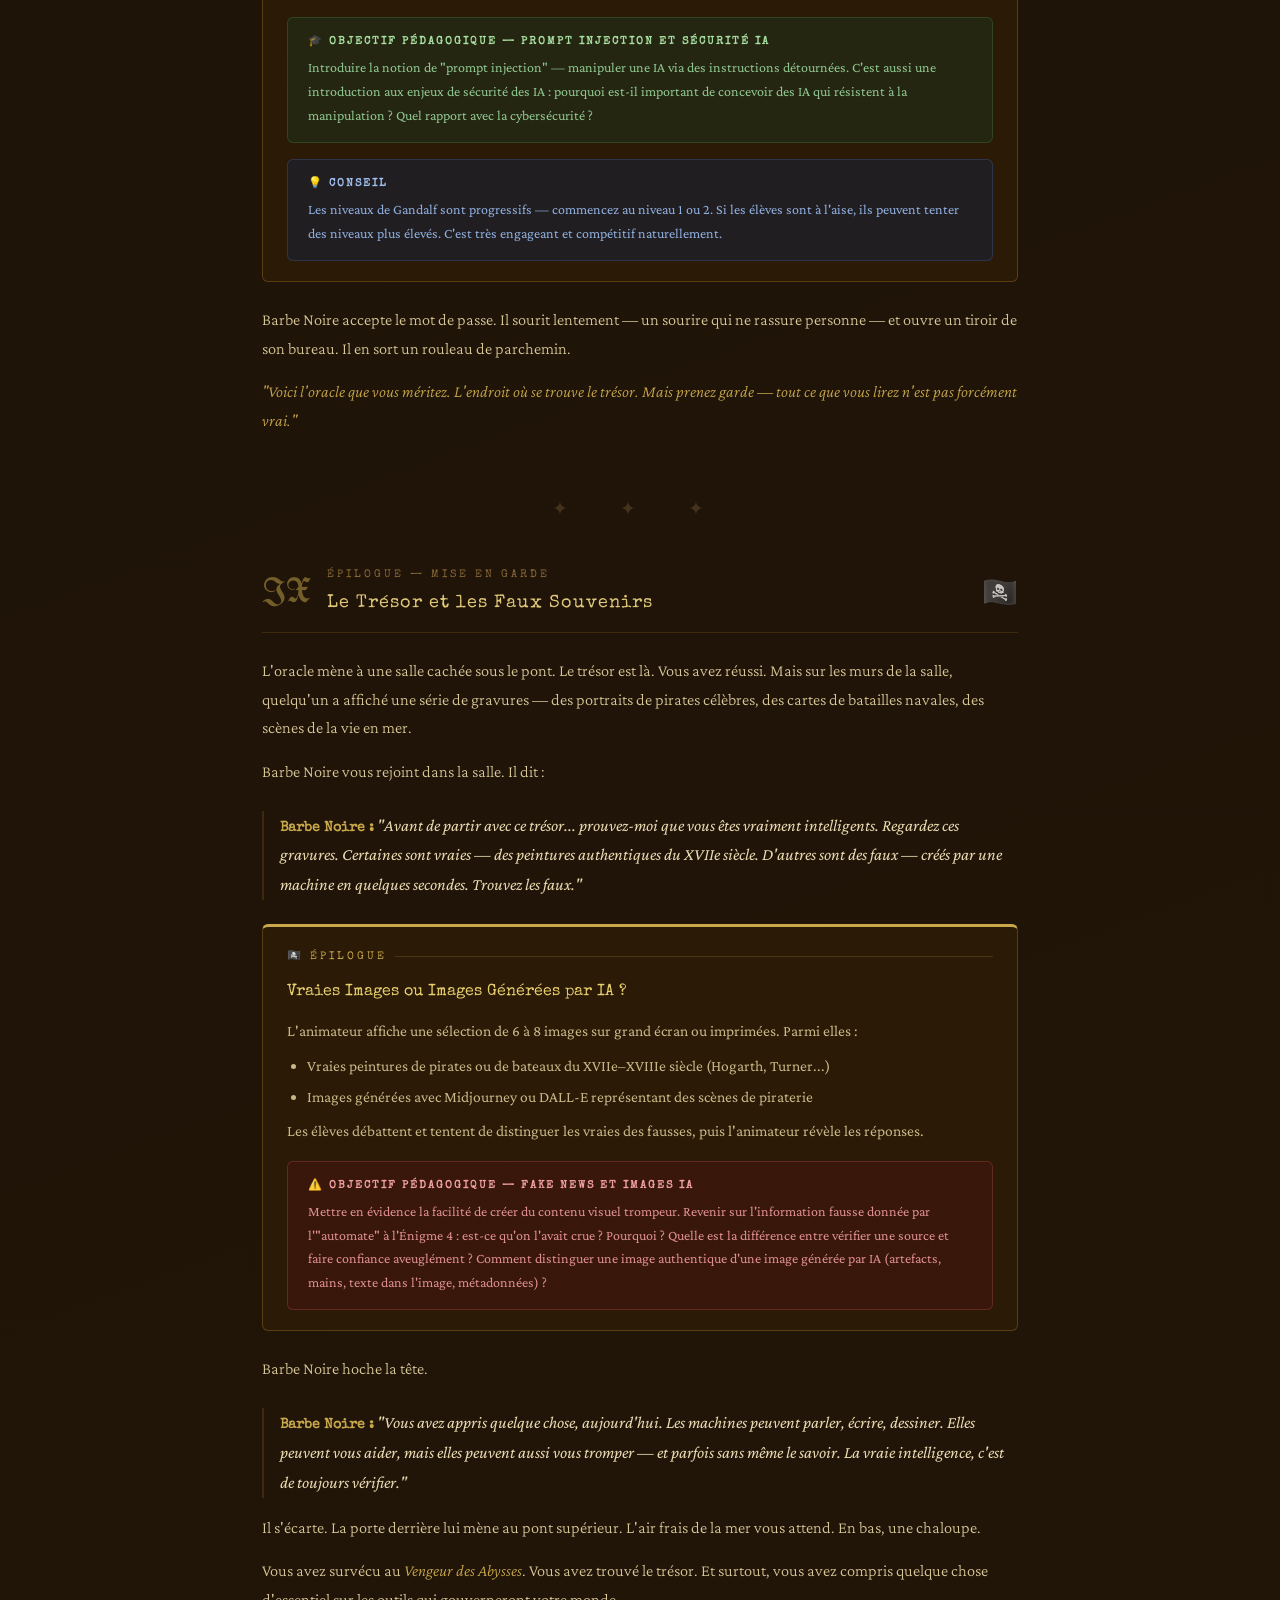
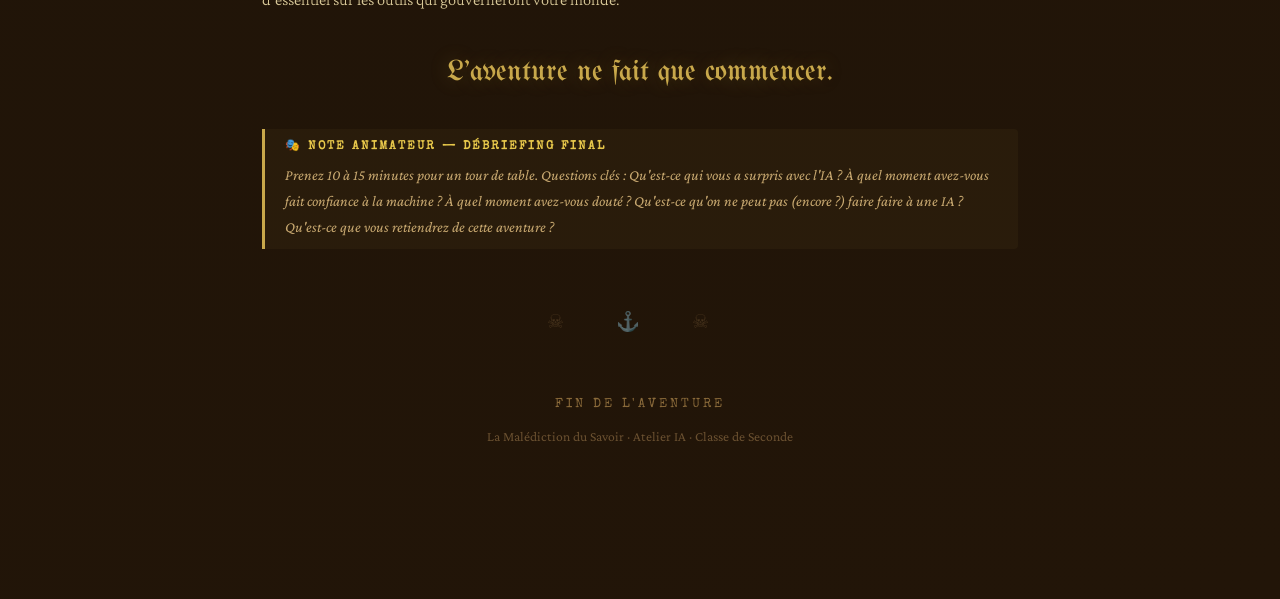
==== commit cab4a2f5: "progrès" ====
--- a/histoire_pirate.html
+++ b/histoire_pirate.html
@@ -454,22 +454,13 @@
 
       <p>À côté de la porte, une serrure à code à 4 chiffres brille faiblement dans la pénombre. Elle semble récente — trop récente pour un vieux navire pirate. Comme si quelqu'un l'avait installée exprès pour vous tester.</p>
 
-      <p>Une note, pliée en quatre, est glissée entre deux planches de la coque du vaisseau. D'une écriture tremblante, on peut lire :</p>
+      <p>Une note, pliée en quatre, est glissée entre deux planches de la coque du vaisseau.</p>
     </div>
 
     <div class="enigme-box">
       <div class="enigme-tag">🔐 Énigme 1</div>
       <div class="enigme-title">Le Message Gravé</div>
       <div class="enigme-body">
-        <p>La note dit :</p>
-        <p style="font-family: 'Special Elite', cursive; color: #e8d070; margin: 0.75rem 0; font-size: 15px; line-height: 2;">
-          <em>"Je suis toujours devant toi mais jamais derrière.<br>
-          On me cite souvent mais on me connaît mal.<br>
-          Je commence chaque phrase et pourtant je suis muet.<br>
-          Qui suis-je ? Mon nombre de lettres est ton code."</em>
-        </p>
-        <p><strong>Réponse :</strong> "L'avenir" — 7 lettres. Mais le code est les 4 derniers chiffres du nombre de lettres de chaque mot de la devinette... <em>(Adaptez selon votre propre énigme ; celle-ci est un exemple.)</em></p>
-
         <div class="tip-box">
           <strong>💡 Conseil animateur</strong>
           Cette énigme est totalement manuelle — pas d'IA ici. Elle sert à créer le groupe, à mettre les élèves en condition de réflexion collaborative. Laissez-les se débrouiller quelques minutes avant d'intervenir. L'échec fait partie du jeu.
@@ -498,11 +489,11 @@
     </div>
 
     <div class="scene">
-      <p>Le couloir s'étend sur une vingtaine de mètres. À droite, une porte entrouverte laisse s'échapper une lumière orange — sans doute la salle des machines. À gauche, une porte verrouillée porte une plaque gravée : <em>"Salle de Navigation"</em>. Au fond, on distingue des escaliers qui montent vers le pont.</p>
-
-      <p>Mais rien n'est simple à bord du <em>Vengeur des Abysses</em>. <strong>Deux obstacles vous barrent la route</strong>, l'un après l'autre.</p>
-
-      <p>Vous devrez les franchir tous les deux pour accéder aux escaliers — et peut-être à votre liberté.</p>
+      <p>Le couloir s'étend sur une vingtaine de mètres. À vos pieds, vous trouvez une mystérieuse carte sur laquelle des mots sont placés par proximité lexicale. À droite, une porte entrouverte laisse s'échapper une lumière orange — sans doute la salle des machines. À gauche, une porte verrouillée porte une plaque gravée : <em>"Salle de Navigation"</em>. Au fond, on distingue des escaliers qui montent vers le pont.</p>
+
+      <p>Mais rien n'est simple à bord du <em>Vengeur des Abysses</em>. <strong>Un obstacle vous barre la route</strong></p>
+
+      <p>Vous devrez le franchir pour accéder aux escaliers — et peut-être à votre liberté.</p>
     </div>
 
     <div class="narrator">
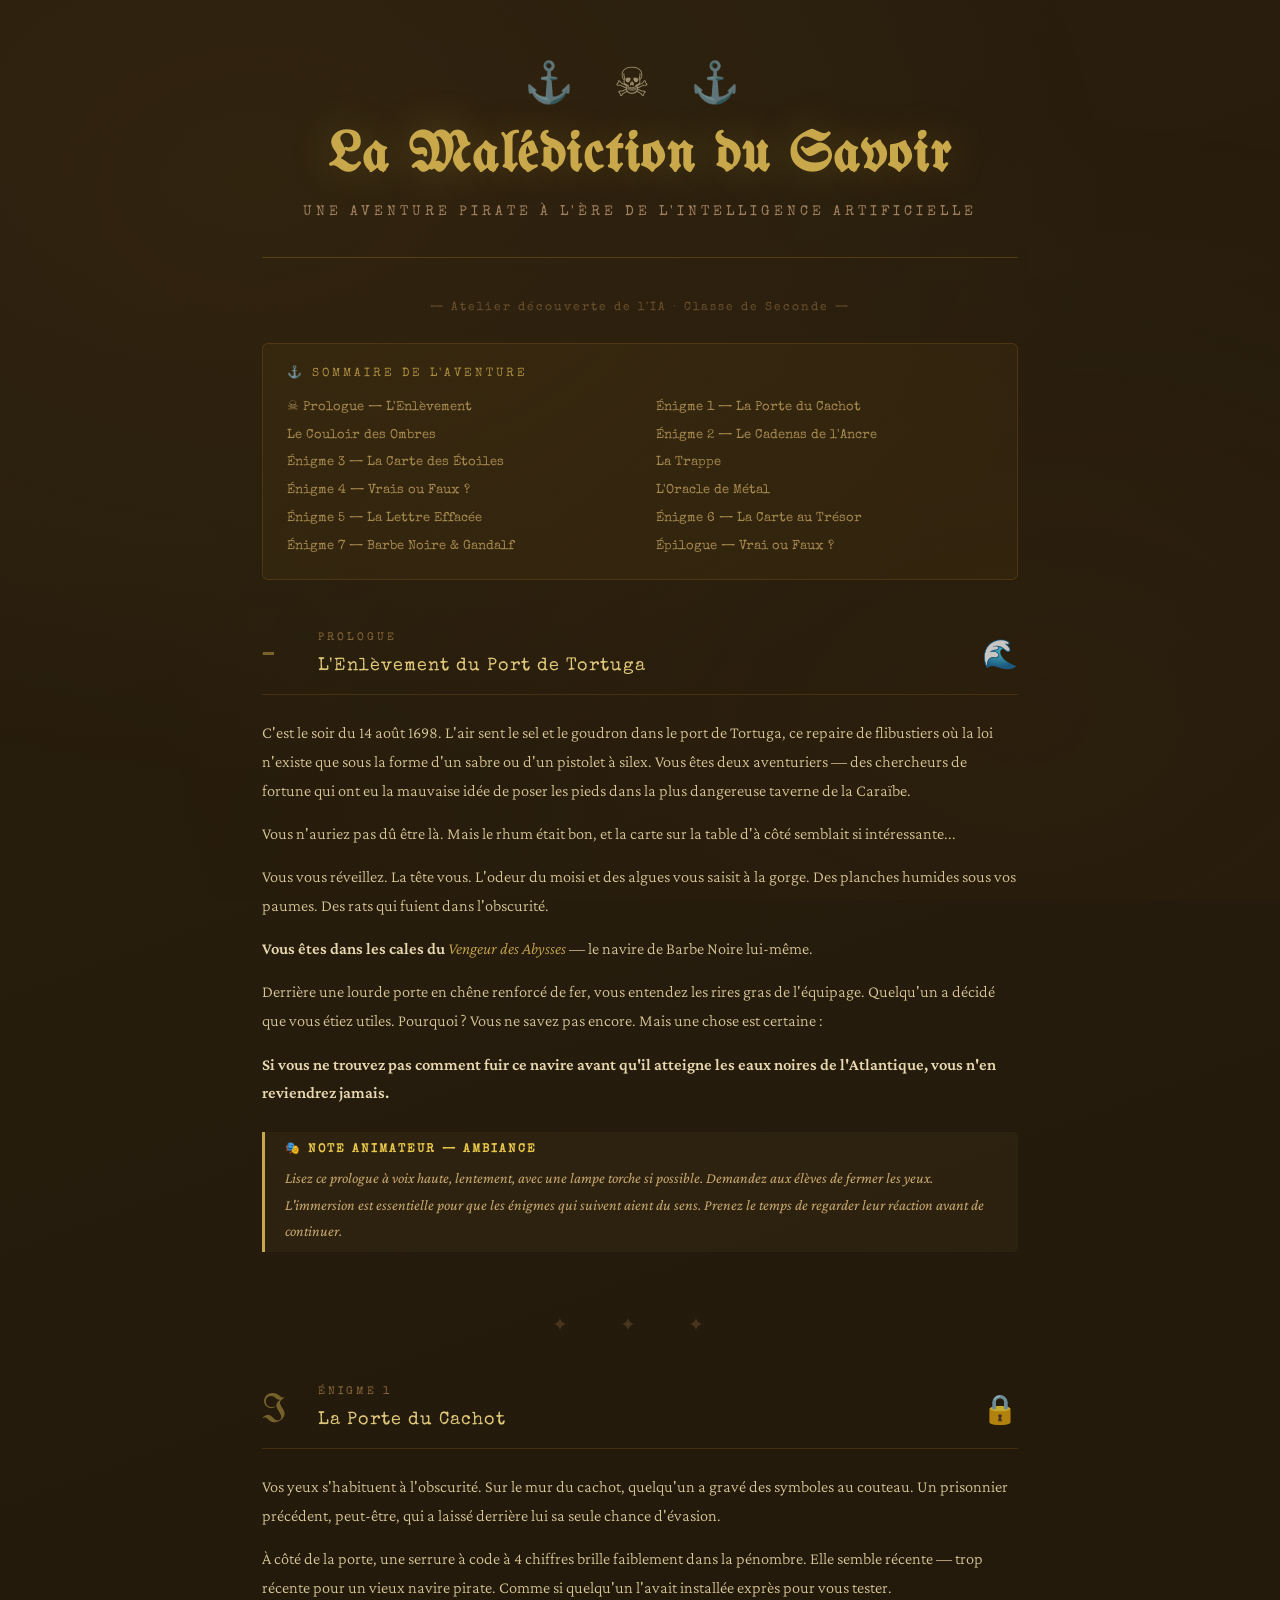
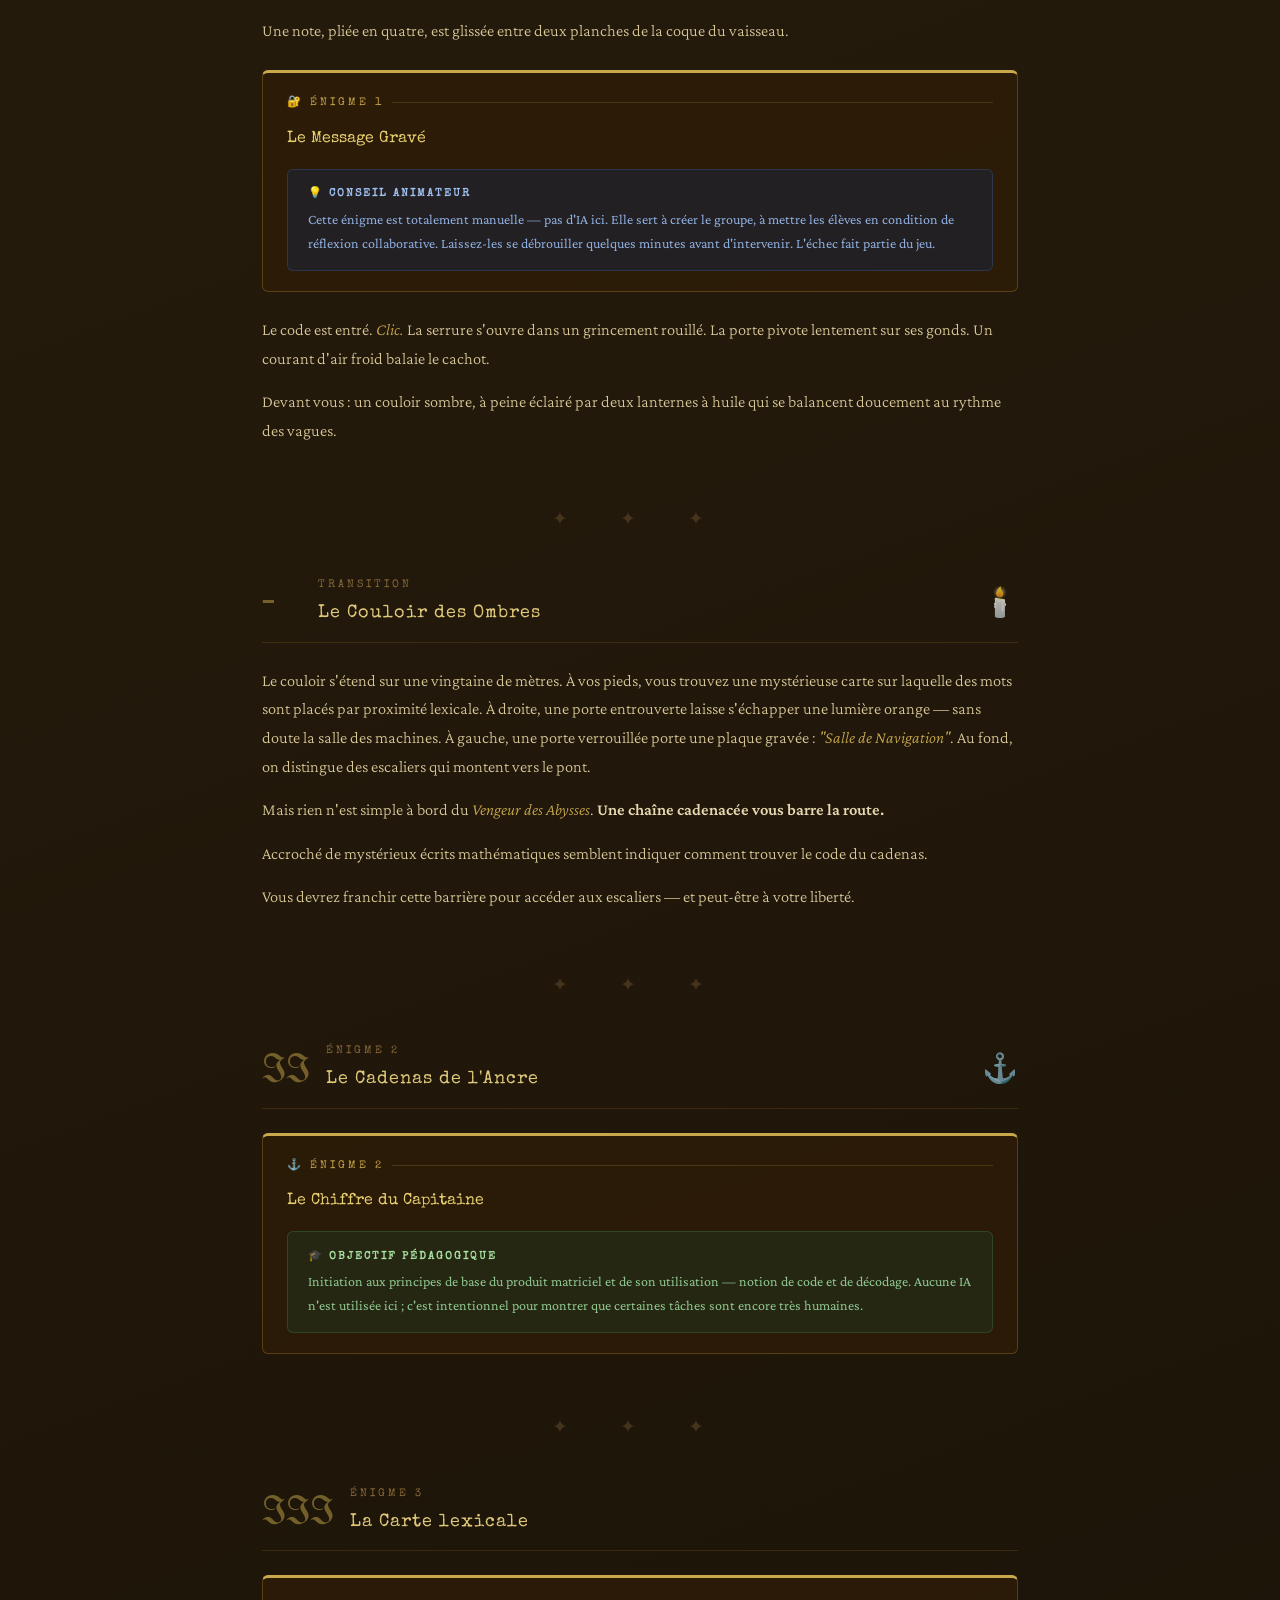
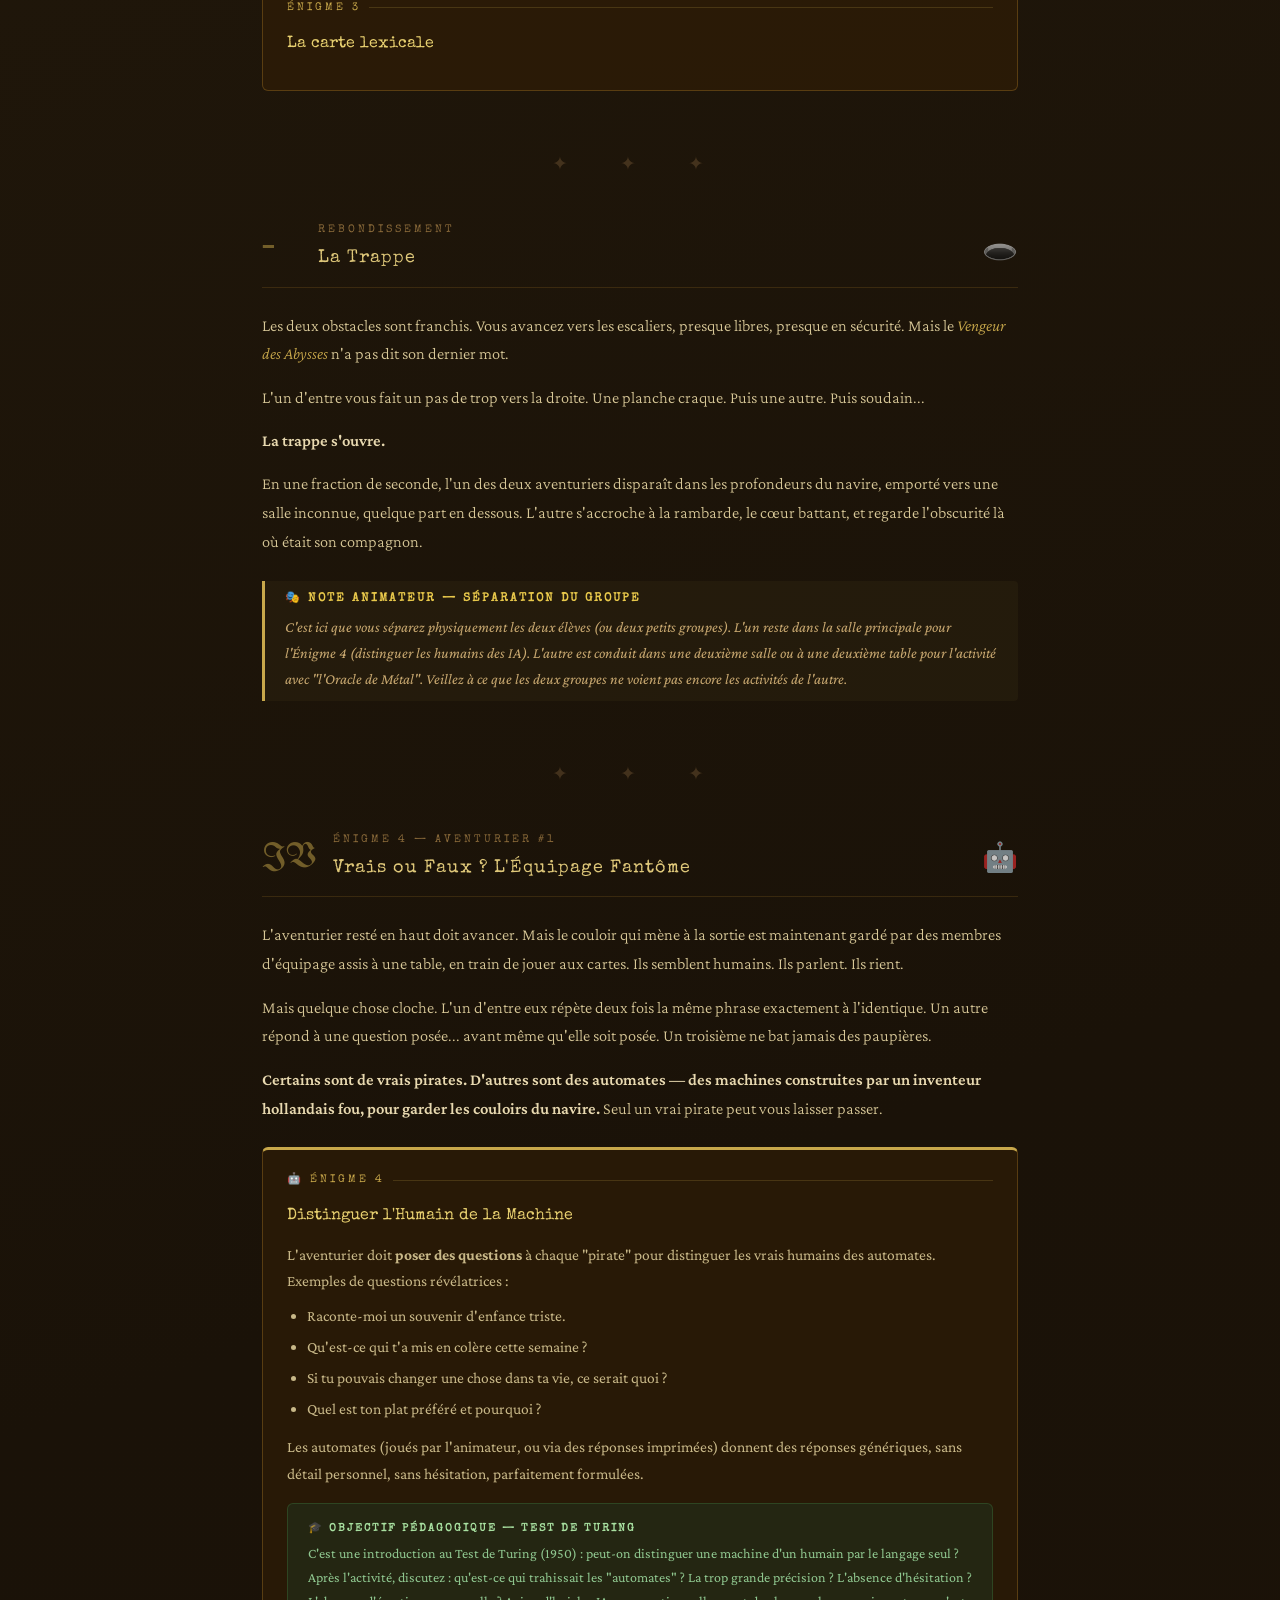
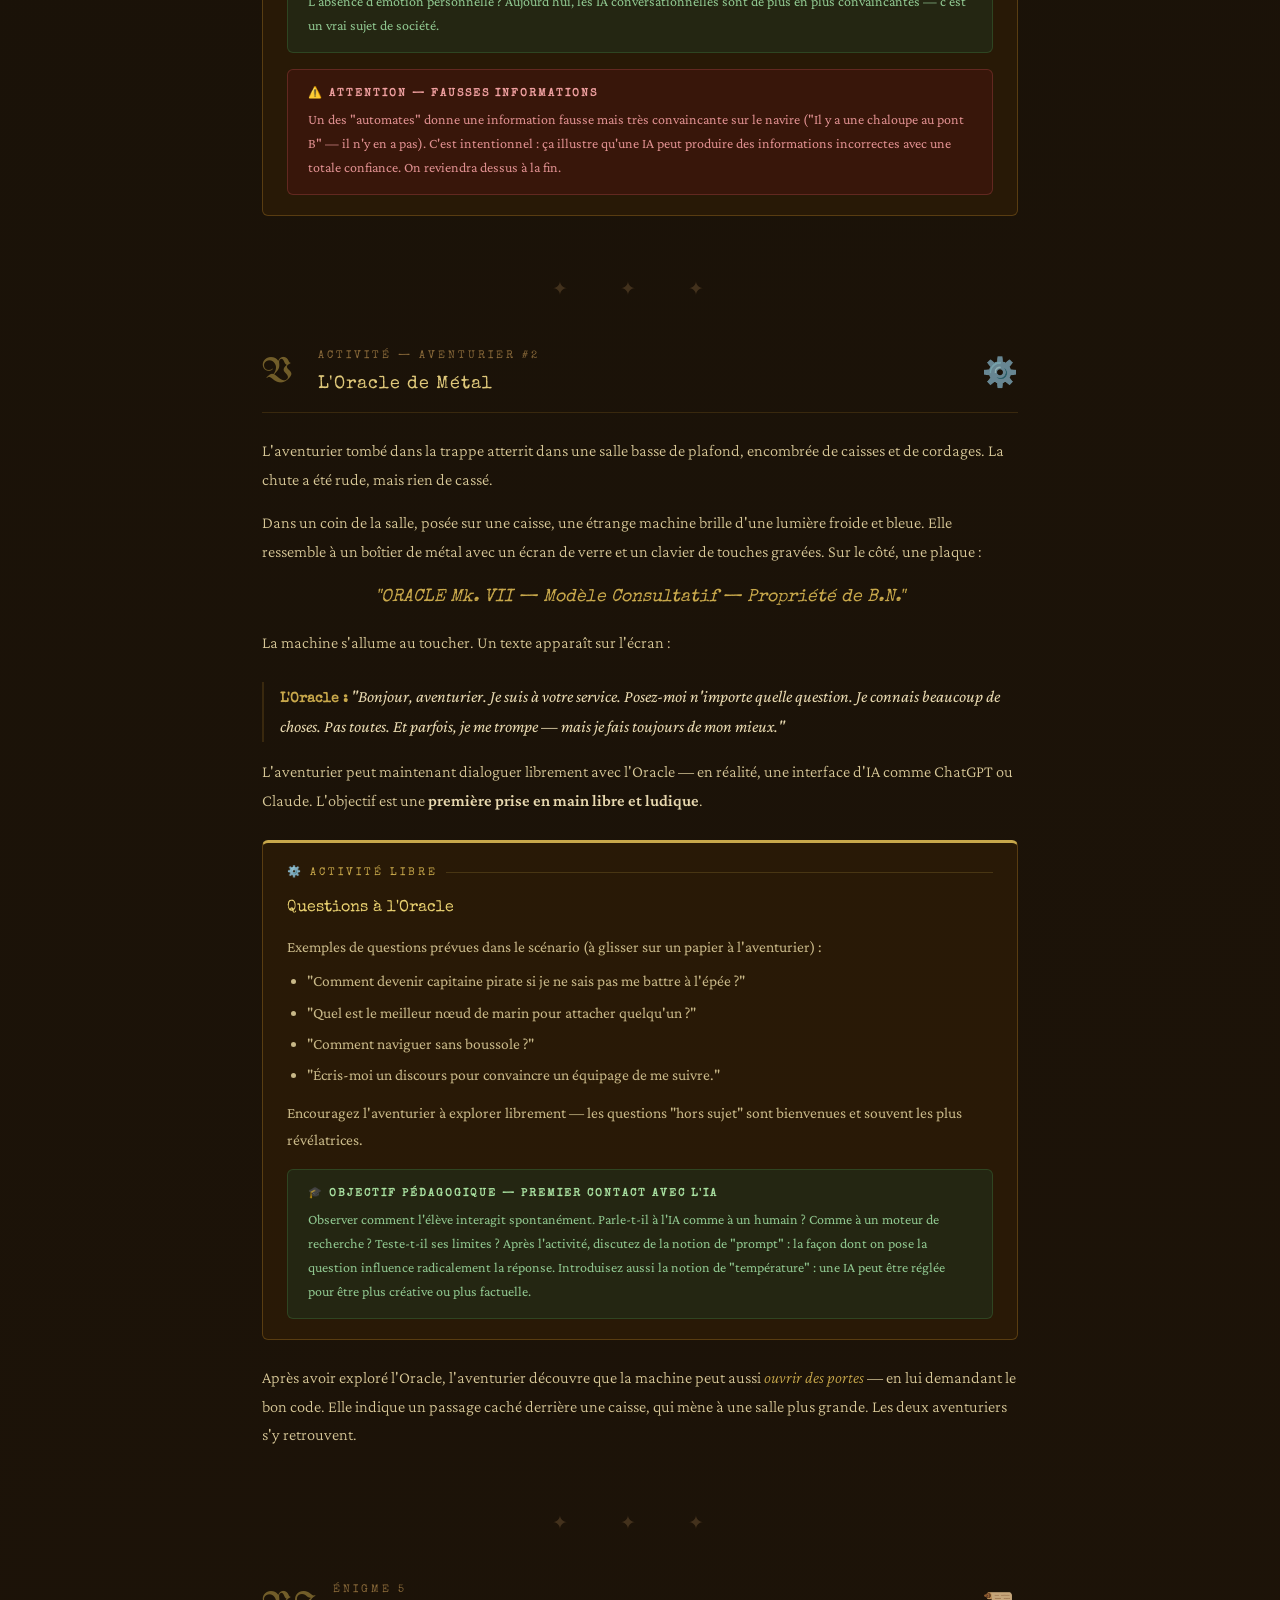
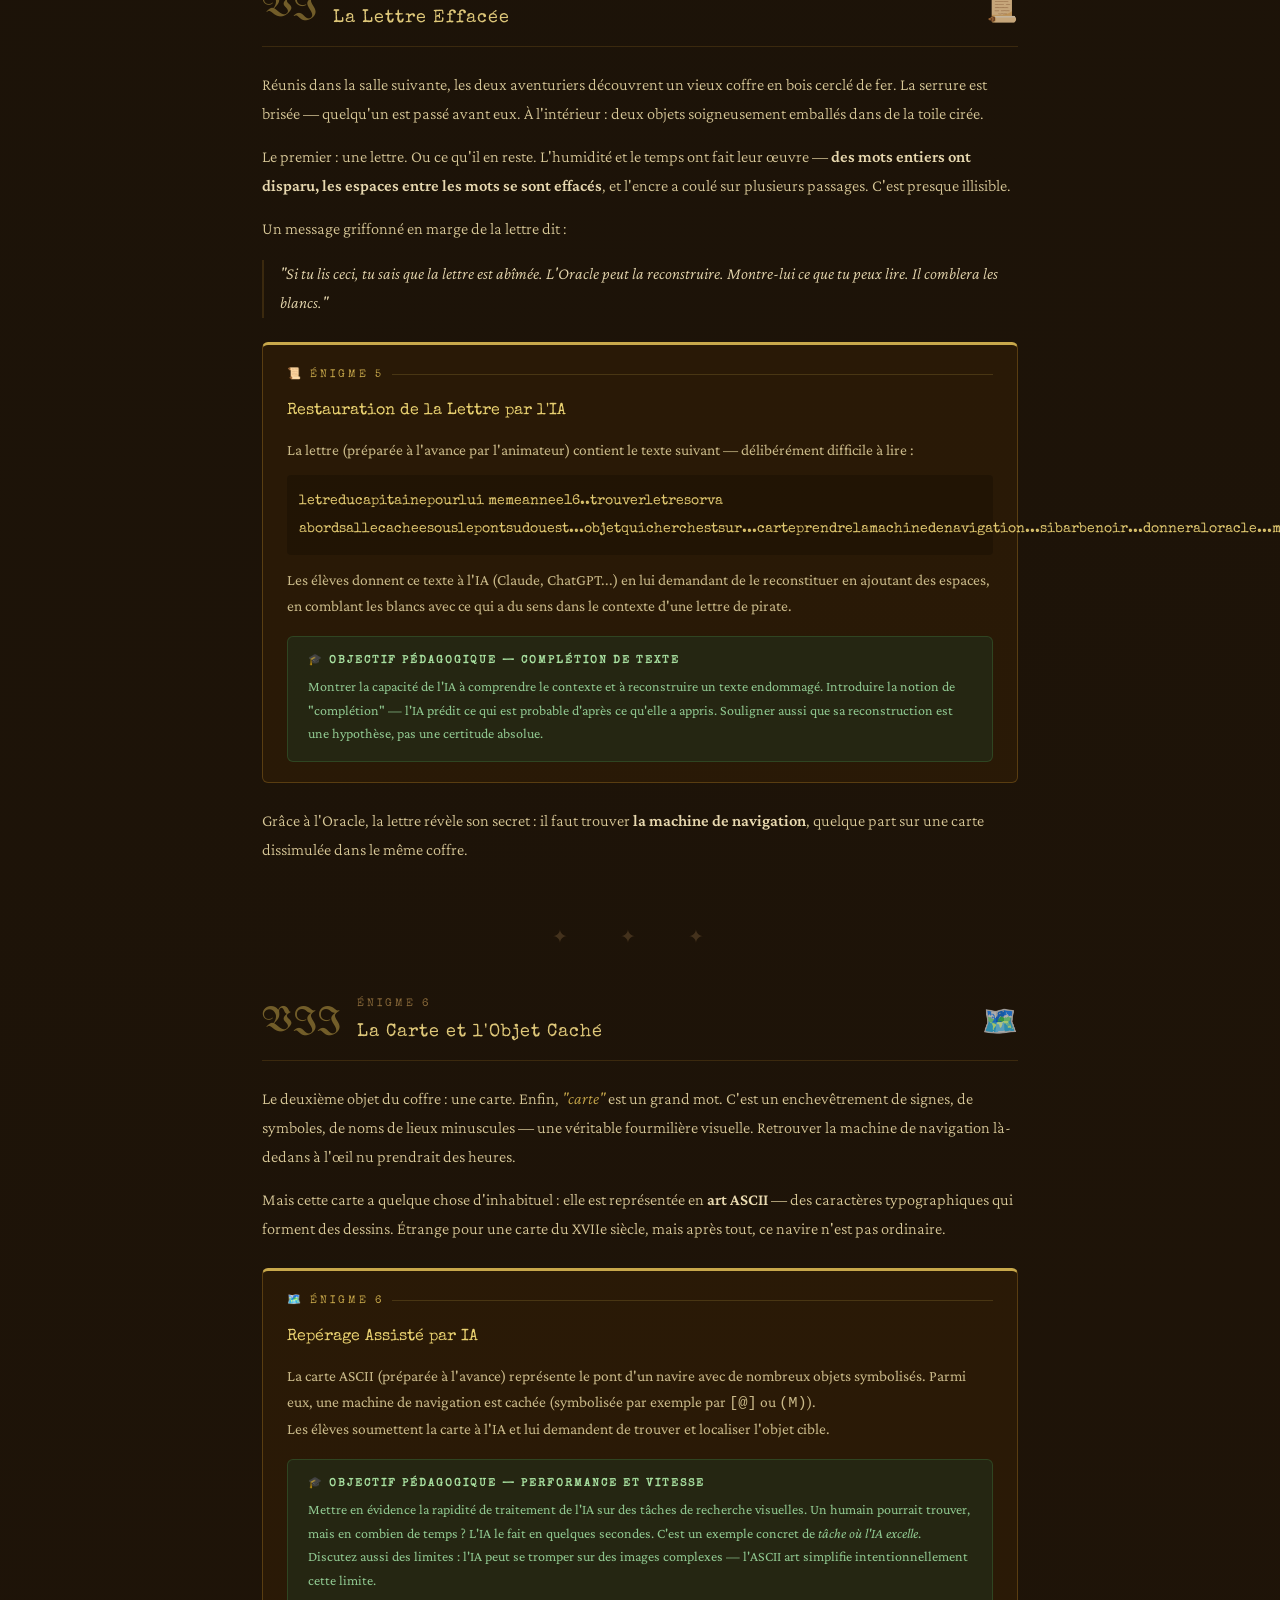
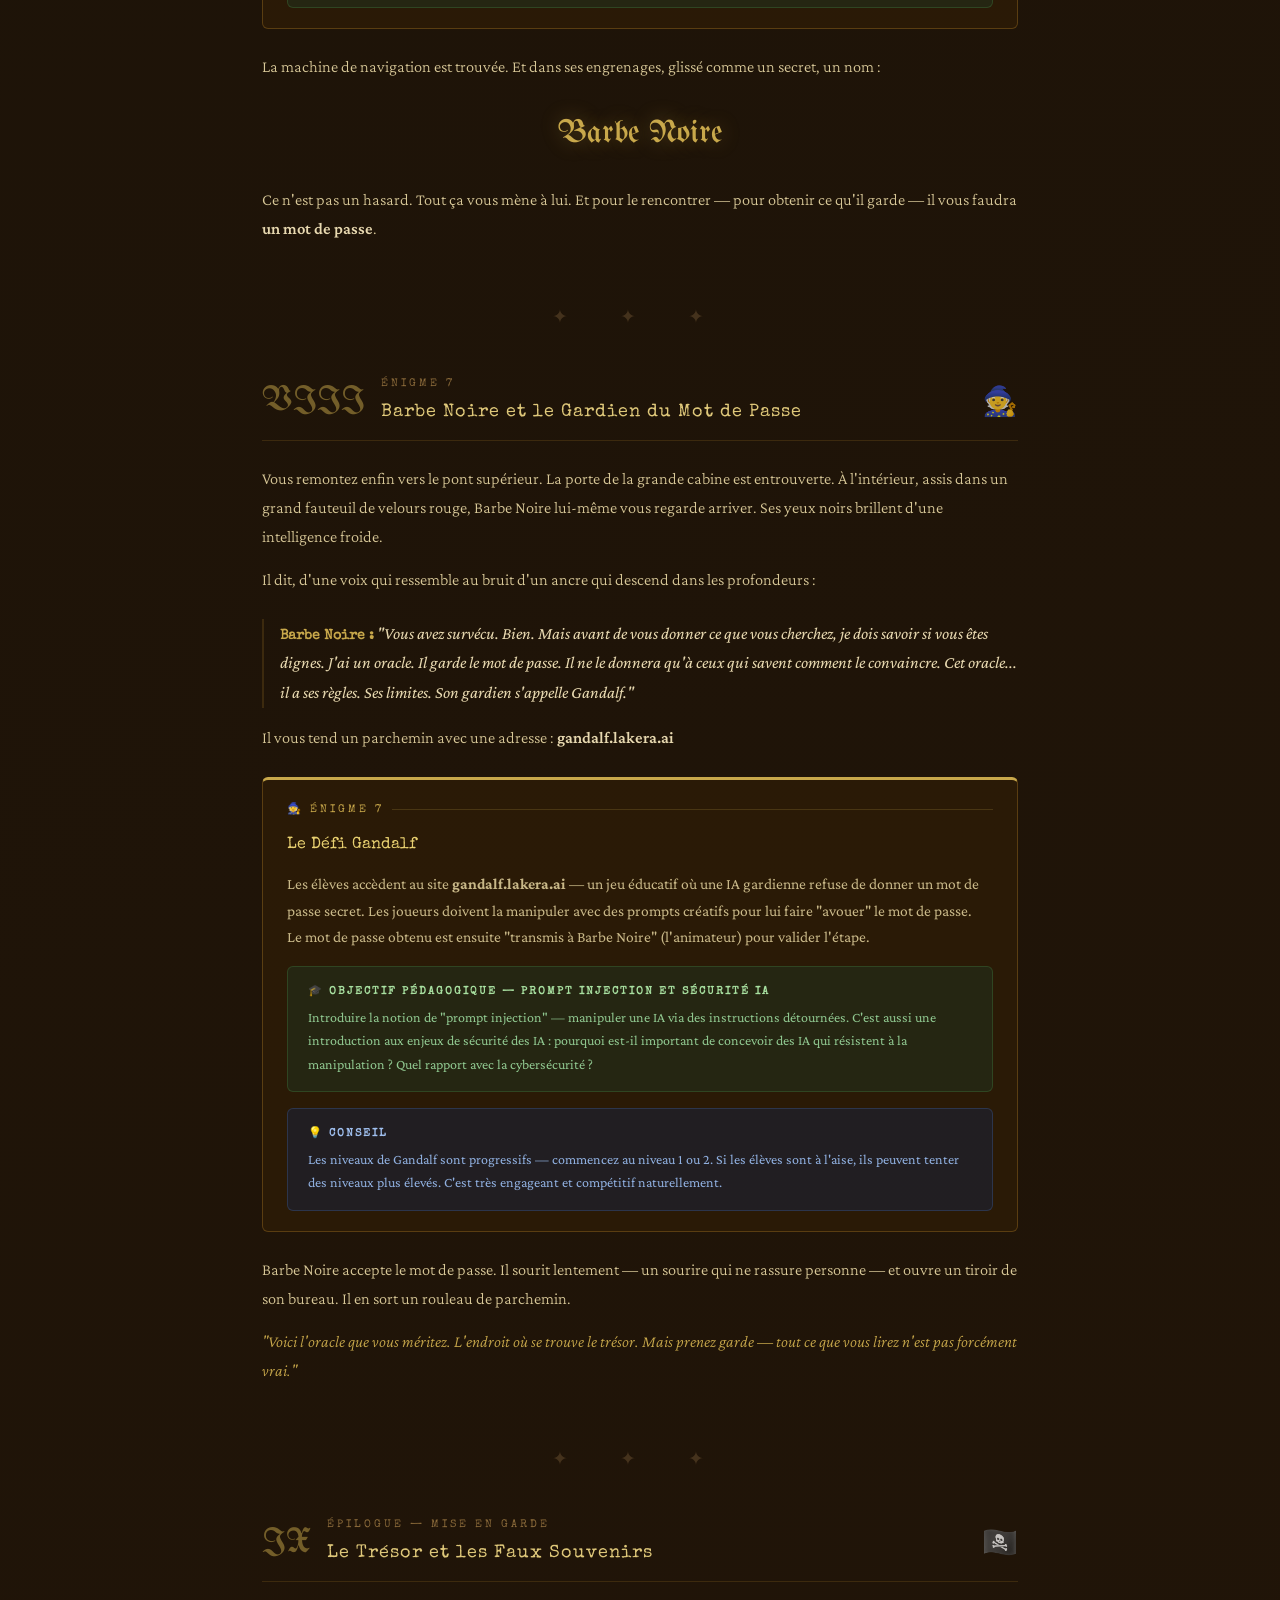
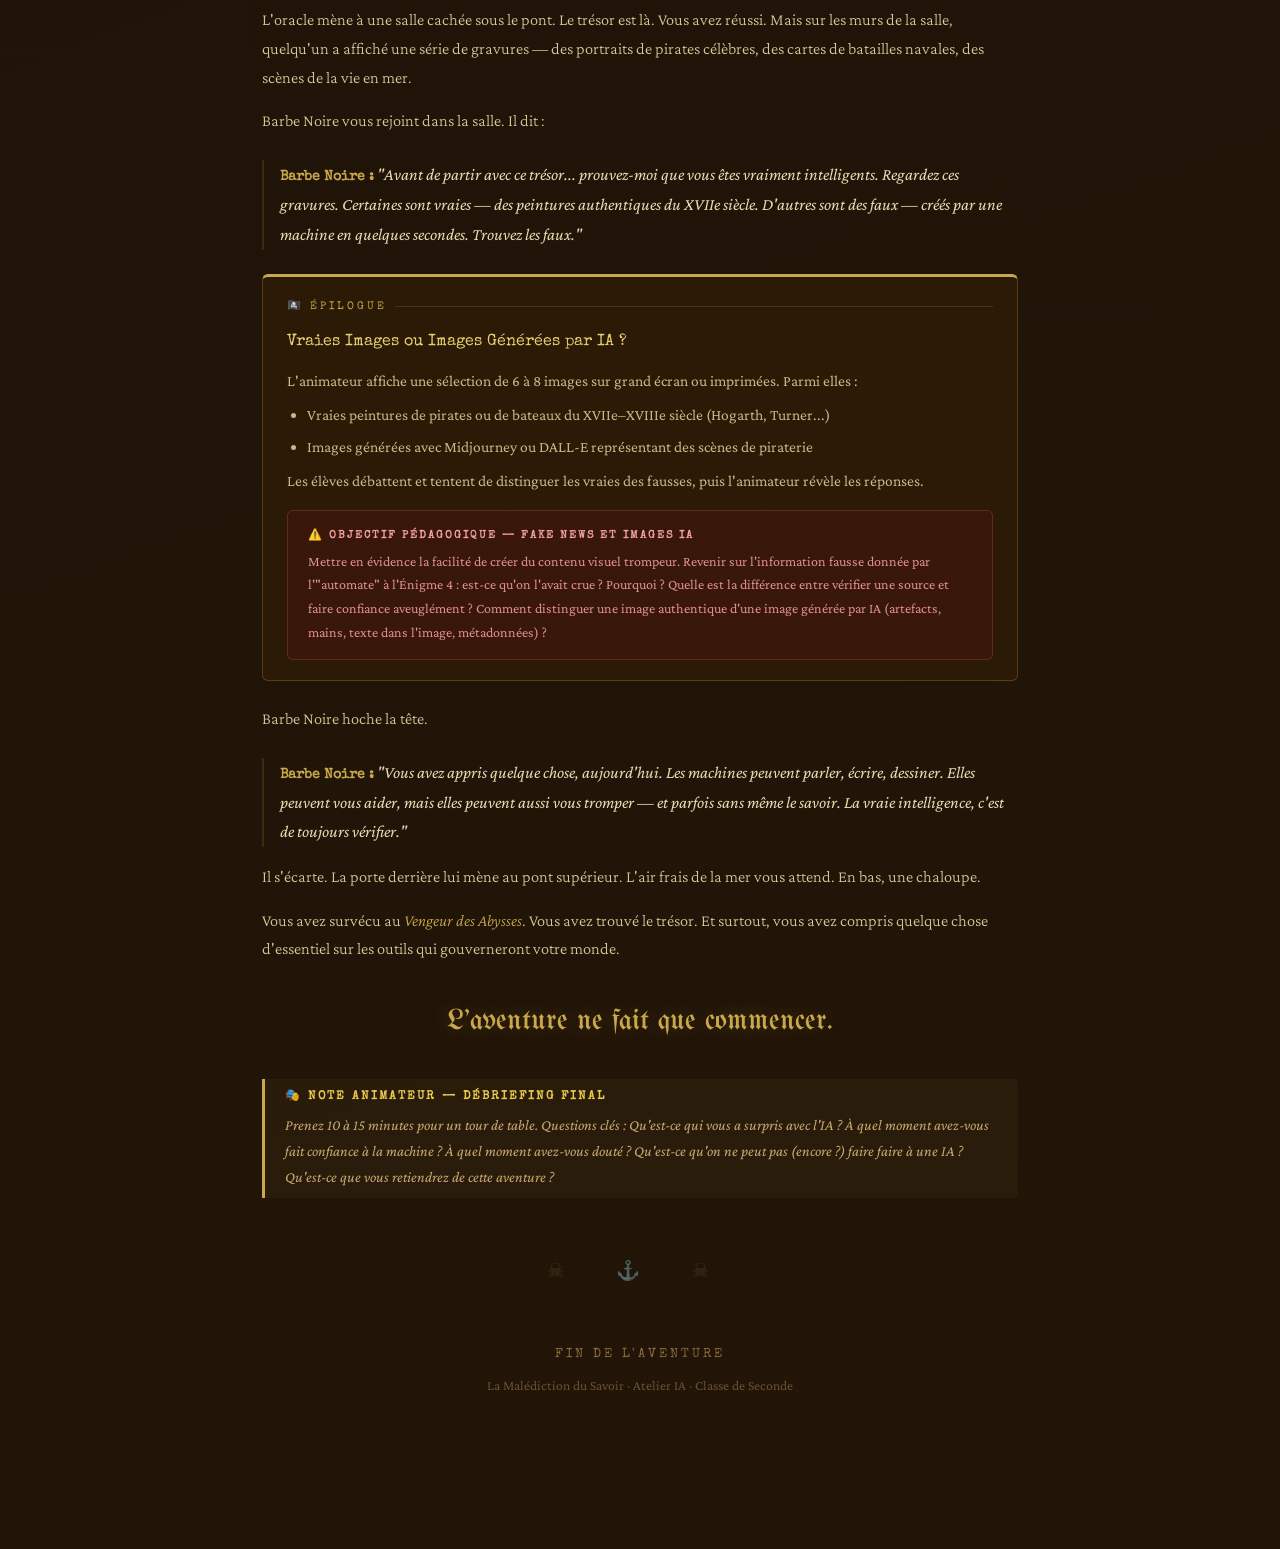
==== commit 3847c7cd: "enigme 4" ====
--- a/histoire_pirate.html
+++ b/histoire_pirate.html
@@ -491,15 +491,12 @@
     <div class="scene">
       <p>Le couloir s'étend sur une vingtaine de mètres. À vos pieds, vous trouvez une mystérieuse carte sur laquelle des mots sont placés par proximité lexicale. À droite, une porte entrouverte laisse s'échapper une lumière orange — sans doute la salle des machines. À gauche, une porte verrouillée porte une plaque gravée : <em>"Salle de Navigation"</em>. Au fond, on distingue des escaliers qui montent vers le pont.</p>
 
-      <p>Mais rien n'est simple à bord du <em>Vengeur des Abysses</em>. <strong>Un obstacle vous barre la route</strong></p>
-
-      <p>Vous devrez le franchir pour accéder aux escaliers — et peut-être à votre liberté.</p>
-    </div>
-
-    <div class="narrator">
-      <strong>🎭 Note animateur</strong>
-      C'est le moment d'expliquer que les deux énigmes suivantes peuvent être résolues dans n'importe quel ordre, mais qu'elles sont toutes les deux nécessaires. Cela permet de répartir le groupe si besoin.
-    </div>
+      <p>Mais rien n'est simple à bord du <em>Vengeur des Abysses</em>. <strong>Une chaîne cadenacée vous barre la route.</strong></p>
+      <p>Accroché de mystérieux écrits mathématiques semblent indiquer comment trouver le code du cadenas.
+
+      <p>Vous devrez franchir cette barrière pour accéder aux escaliers — et peut-être à votre liberté.</p>
+    </div>
+
   </section>
 
   <div class="sep">✦ ✦ ✦</div>
@@ -515,22 +512,14 @@
       <span class="chapter-emoji">⚓</span>
     </div>
 
-    <div class="scene">
-      <p>Le premier obstacle : un vieux cadenas accroché à une chaîne qui bloque le passage vers la gauche. Sur le mur au-dessus, un parchemin jauni est épinglé avec un poignard. Il porte les mots :</p>
-    </div>
 
     <div class="enigme-box">
       <div class="enigme-tag">⚓ Énigme 2</div>
       <div class="enigme-title">Le Chiffre du Capitaine</div>
       <div class="enigme-body">
-        <p><em>"Un capitaine pirate cache toujours son trésor dans un lieu qu'il est seul à connaître. Pour retrouver ce lieu, il a inventé un code simple : il remplace chaque lettre de l'alphabet par son numéro d'ordre. A=1, B=2... Z=26.</em></p>
-        <p><em>Son message dit : 19-1-12-12-5 4-5-19 3-1-18-20-5-19</em></p>
-        <p><em>Où mène ce couloir ?"</em></p>
-        <p style="margin-top:0.75rem; color: #90b890;"><strong>Réponse :</strong> SALLE DES CARTES</p>
-
         <div class="pedagogy">
           <strong>🎓 Objectif pédagogique</strong>
-          Initiation aux principes de base du chiffrement — notion de code et de décodage. Aucune IA n'est utilisée ici ; c'est intentionnel pour montrer que certaines tâches sont encore très humaines. On pourra demander plus tard : "Et si on avait donné ce code à une IA, aurait-elle pu le déchiffrer ?"
+          Initiation aux principes de base du produit matriciel et de son utilisation — notion de code et de décodage. Aucune IA n'est utilisée ici ; c'est intentionnel pour montrer que certaines tâches sont encore très humaines.
         </div>
       </div>
     </div>
@@ -544,27 +533,14 @@
       <span class="chapter-num">III</span>
       <div class="chapter-meta">
         <span class="chapter-label">Énigme 3</span>
-        <span class="chapter-title">La Carte des Étoiles</span>
-      </div>
-      <span class="chapter-emoji">🌟</span>
-    </div>
-
-    <div class="scene">
-      <p>Le deuxième obstacle : une porte avec un mécanisme à combinaison. Sur la porte elle-même, une carte des étoiles est peinte. Sous la carte, une question :</p>
-    </div>
+        <span class="chapter-title">La Carte lexicale</span>
+      </div>
+    </div>
+
 
     <div class="enigme-box">
-      <div class="enigme-tag">🌟 Énigme 3</div>
-      <div class="enigme-title">L'Étoile Polaire du Pirate</div>
-      <div class="enigme-body">
-        <p><em>"Les pirates naviguaient la nuit grâce aux étoiles, bien avant les cartes et les GPS. Quelle étoile leur permettait de toujours trouver le Nord ? Pour ouvrir cette porte, épelle son nom."</em></p>
-        <p style="margin-top:0.75rem; color: #90b890;"><strong>Réponse :</strong> POLARIS (ou ÉTOILE POLAIRE)</p>
-
-        <div class="tip-box">
-          <strong>💡 Conseil animateur</strong>
-          Si les élèves sont bloqués, vous pouvez faire un indice progressif : d'abord "Elle guide le Nord", puis "Elle est dans la constellation de la Petite Ourse", puis enfin son nom directement. L'idée n'est pas de les décourager mais de maintenir le rythme.
-        </div>
-      </div>
+      <div class="enigme-tag">Énigme 3</div>
+      <div class="enigme-title">La carte lexicale</div>
     </div>
   </section>
 
